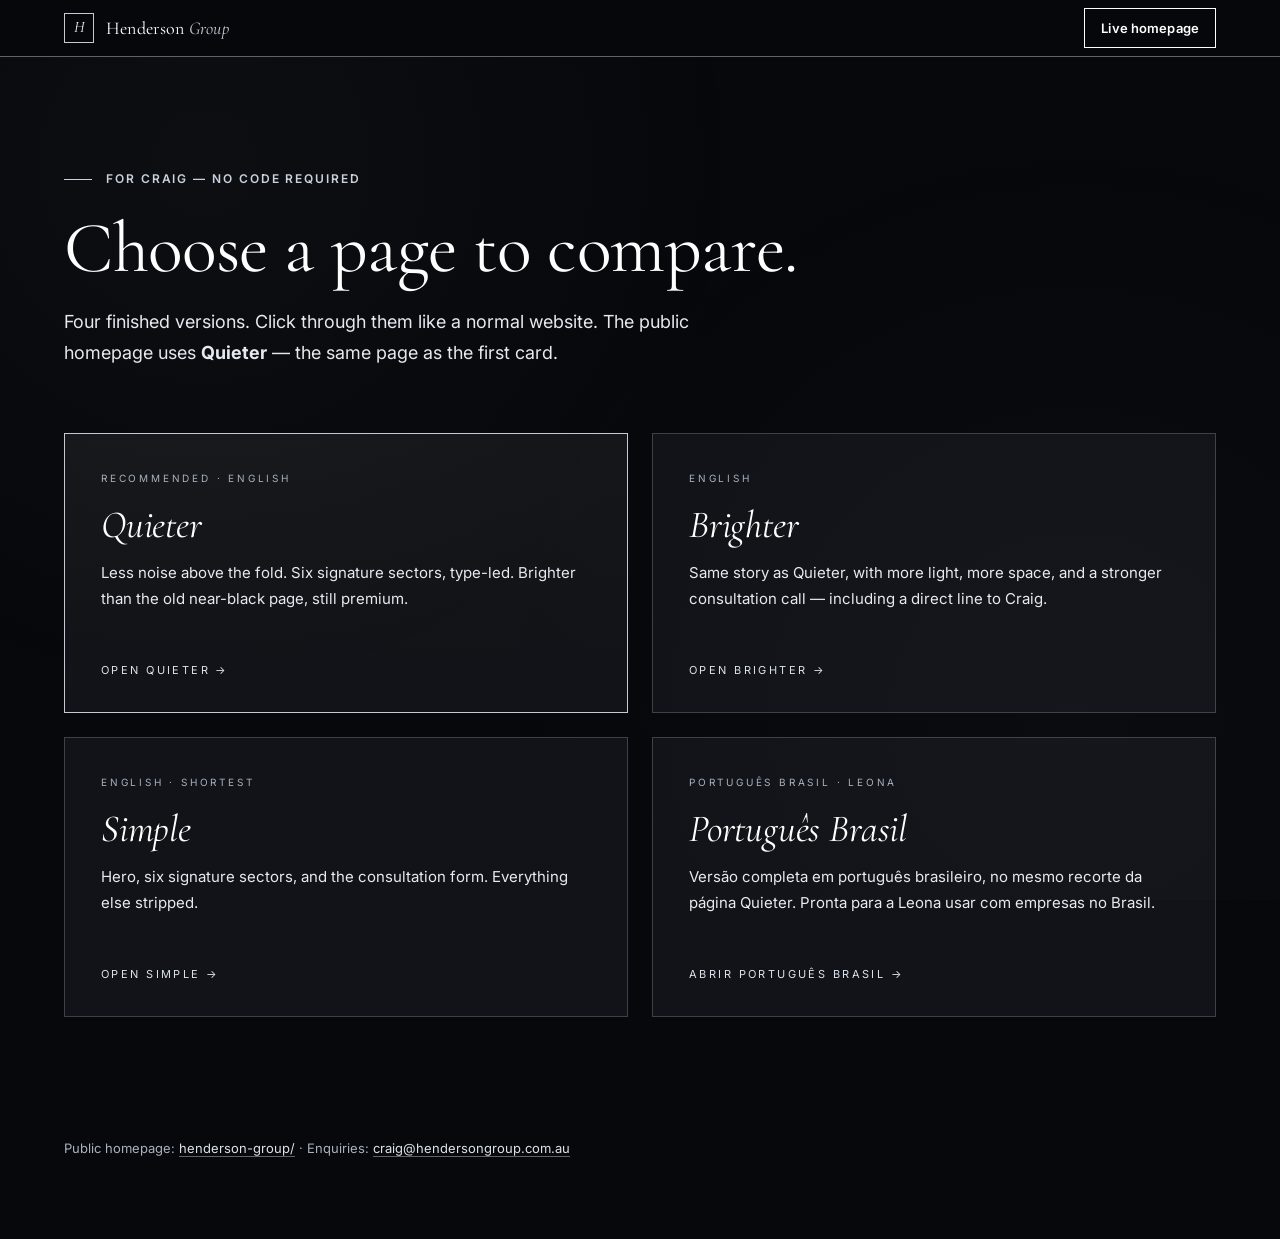
==== variants/index.html @ afe0e204 "Rebuild the live palette as midnight plus cool platinum. Replace lounge charcoal and champagne gold " ====
<!doctype html>
<html lang="en">
<head>
<meta charset="utf-8">
<meta name="viewport" content="width=device-width, initial-scale=1">
<title>Henderson Group — Page variants</title>
<meta name="description" content="Compare Quieter, Brighter, Simple, and Português Brasil versions of the Henderson Group site.">
<meta name="theme-color" content="#07080b">
<link rel="canonical" href="https://craighenderson69ch-pixel.github.io/henderson-group/variants/">
<link rel="icon" type="image/svg+xml" href="../favicon.svg">
<link rel="apple-touch-icon" href="../favicon.svg">

<meta property="og:type" content="website">
<meta property="og:title" content="Henderson Group — Page variants">
<meta property="og:description" content="Compare Quieter, Brighter, Simple, and Português Brasil versions of the Henderson Group site.">
<meta property="og:image" content="../assets/og-image.jpg">
<meta property="og:url" content="https://craighenderson69ch-pixel.github.io/henderson-group/variants/">
<meta name="twitter:card" content="summary_large_image">
<meta name="twitter:title" content="Henderson Group — Page variants">
<meta name="twitter:description" content="Compare Quieter, Brighter, Simple, and Português Brasil versions of the Henderson Group site.">
<meta name="twitter:image" content="../assets/og-image.jpg">

<link rel="preconnect" href="https://fonts.googleapis.com">
<link rel="preconnect" href="https://fonts.gstatic.com" crossorigin>
<link rel="stylesheet" href="https://fonts.googleapis.com/css2?family=Cormorant+Garamond:ital,wght@0,400;0,500;0,600;1,400;1,500&family=Inter:wght@400;500;600&family=JetBrains+Mono:wght@400;500&display=swap">
<link rel="stylesheet" href="../css/styles.css">
<link rel="stylesheet" href="../css/variants.css">
<script type="application/ld+json">
{
  "@context": "https://schema.org",
  "@type": "Organization",
  "name": "Henderson Group",
  "url": "https://craighenderson69ch-pixel.github.io/henderson-group/",
  "email": "craig@hendersongroup.com.au",
  "description": "Compare Quieter, Brighter, Simple, and Português Brasil versions of the Henderson Group site.",
  "slogan": "Exclusive. Precise. Worldwide.",
  "founder": { "@type": "Person", "name": "Craig Henderson", "jobTitle": "Founder & CEO" }
}
</script>
</head>
<body class="gallery-page">
<a class="skip-link" href="#main">Skip to content</a>
<header class="nav scrolled">
  <a href="../index.html" class="brand">
    <span class="brand-mark">H</span>
    <span>
      <span class="brand-name">Henderson <em>Group</em></span>
      <span class="brand-sub">Page variants</span>
    </span>
  </a>
  <a class="nav-cta" href="../index.html">Live homepage</a>
</header>
<main id="main">
  <div class="gallery-hero">
    <div class="eyebrow">For Craig — no code required</div>
    <h1 class="serif">Choose a page to compare.</h1>
    <p>Four finished versions. Click through them like a normal website. The public homepage uses <strong>Quieter</strong> — the same page as the first card.</p>
  </div>
  <div class="gallery-grid">
    <a class="gallery-card recommended" href="en-quiet.html">
      <div class="tag">Recommended · English</div>
      <h2 class="serif">Quieter</h2>
      <p>Less noise above the fold. Six signature sectors, type-led. Brighter than the old near-black page, still premium.</p>
      <div class="go">Open Quieter →</div>
    </a>
    <a class="gallery-card" href="en-bright.html">
      <div class="tag">English</div>
      <h2 class="serif">Brighter</h2>
      <p>Same story as Quieter, with more light, more space, and a stronger consultation call — including a direct line to Craig.</p>
      <div class="go">Open Brighter →</div>
    </a>
    <a class="gallery-card" href="en-simple.html">
      <div class="tag">English · shortest</div>
      <h2 class="serif">Simple</h2>
      <p>Hero, six signature sectors, and the consultation form. Everything else stripped.</p>
      <div class="go">Open Simple →</div>
    </a>
    <a class="gallery-card" href="pt-br.html">
      <div class="tag">Português Brasil · Leona</div>
      <h2 class="serif">Português Brasil</h2>
      <p>Versão completa em português brasileiro, no mesmo recorte da página Quieter. Pronta para a Leona usar com empresas no Brasil.</p>
      <div class="go">Abrir Português Brasil →</div>
    </a>
  </div>
  <p class="gallery-foot">Public homepage: <a href="../index.html">henderson-group/</a> · Enquiries: <a href="mailto:craig@hendersongroup.com.au">craig@hendersongroup.com.au</a></p>
</main>
</body>
</html>
---- css/styles.css ----
/* =========================================================
   HENDERSON GROUP — MARKETING SITE
   Midnight + cool platinum. Max contrast, private-bank craft.
   ========================================================= */

:root {
  /* semantic — true near-black, pure white, cool metal */
  --bg: #07080b;
  --bg-raised: #111318;
  --bg-deep: #030304;
  --text: #ffffff;
  --muted: #d7dce6;
  --border: rgba(220, 226, 236, 0.32);
  --accent: #c9d2de;

  /* near-black scale — no lounge charcoal, no washed slate */
  --ink-000: #030304;
  --ink-050: #07080b;
  --ink-100: #111318;
  --ink-200: #181b22;
  --ink-300: #22262f;
  --ink-400: #9aa3b2;
  --ink-500: #c9d2de;

  --paper: #ffffff;
  --paper-dim: #e6eaf1;
  --paper-mute: #c9d2de;
  --copy: #ffffff;

  /* cool platinum — silver metal, not champagne or cream */
  --plat-100: #f3f6fa;
  --plat-200: #dce2eb;
  --plat-300: #c4cbd6;
  --plat-400: #a8b1be;
  --plat-500: #8e97a6;

  --cream: #f3f6fa;
  --cream-dim: rgba(243, 246, 250, 0.08);

  /* utility */
  --hair: rgba(220, 226, 236, 0.22);
  --hair-strong: rgba(220, 226, 236, 0.42);
  --success: #9fc9a8;
  --danger: #e08a90;

  /* type — literary serif, institutional sans */
  --serif: "Cormorant Garamond", "Playfair Display", Georgia, serif;
  --sans: "Inter", system-ui, -apple-system, "Helvetica Neue", Arial, sans-serif;
  --mono: "JetBrains Mono", ui-monospace, "SF Mono", Menlo, monospace;

  /* space */
  --pad-x: clamp(24px, 5vw, 72px);
  --max: 1320px;

  /* radii */
  --r-sm: 2px;
  --r-md: 4px;
  --r-lg: 8px;
}

*, *::before, *::after { box-sizing: border-box; }
html {
  scroll-behavior: smooth;
  scroll-padding-top: 72px;
}
body {
  margin: 0;
  background: var(--ink-050);
  color: var(--copy);
  font-family: var(--sans);
  font-size: 17px;
  line-height: 1.7;
  -webkit-font-smoothing: antialiased;
  text-rendering: optimizeLegibility;
  overflow-x: hidden;
}
img { max-width: 100%; display: block; }
button { font-family: inherit; cursor: pointer; }
a { color: inherit; text-decoration: none; }

/* quiet cool glints — no warm bloom */
body::before {
  content: "";
  position: fixed; inset: 0;
  background-image:
    radial-gradient(circle at 16% 18%, rgba(201, 210, 222, 0.035), transparent 42%),
    radial-gradient(circle at 84% 80%, rgba(243, 246, 250, 0.02), transparent 48%);
  pointer-events: none;
  z-index: 1;
}
body::after {
  content: "";
  position: fixed; inset: 0;
  background-image: url("data:image/svg+xml;utf8,<svg xmlns='http://www.w3.org/2000/svg' width='140' height='140'><filter id='n'><feTurbulence type='fractalNoise' baseFrequency='0.9' numOctaves='2' stitchTiles='stitch'/><feColorMatrix values='0 0 0 0 1  0 0 0 0 1  0 0 0 0 1  0 0 0 0.06 0'/></filter><rect width='100%25' height='100%25' filter='url(%23n)'/></svg>");
  pointer-events: none;
  z-index: 2;
  opacity: 0.07;
  mix-blend-mode: overlay;
}

/* =============== TYPE =============== */
.serif { font-family: var(--serif); font-weight: 400; letter-spacing: -0.005em; }
.mono { font-family: var(--mono); }

.eyebrow {
  font-family: var(--sans);
  font-size: 12px;
  letter-spacing: 0.16em;
  text-transform: uppercase;
  color: var(--accent);
  font-weight: 600;
  display: inline-flex;
  align-items: center;
  gap: 14px;
}
.eyebrow::before {
  content: "";
  width: 28px; height: 1px;
  background: var(--accent);
}

h1, h2, h3, h4 { font-family: var(--serif); font-weight: 400; margin: 0; letter-spacing: -0.018em; line-height: 1.08; }
h1 { font-size: clamp(42px, 6vw, 86px); }
h2 { font-size: clamp(32px, 4.2vw, 62px); }
h3 { font-size: clamp(24px, 2.4vw, 34px); }
h4 { font-size: clamp(20px, 1.5vw, 26px); }
p { margin: 0; }

.italic { font-style: italic; color: var(--plat-200); }

/* =============== LAYOUT =============== */
.section {
  position: relative;
  padding: clamp(80px, 12vh, 160px) var(--pad-x);
  z-index: 3;
}
.section[id] { scroll-margin-top: 72px; }
.section-compact {
  padding: clamp(56px, 7vh, 88px) var(--pad-x);
}
.section-compact .section-head { margin-bottom: 36px; }
.container {
  max-width: var(--max);
  margin: 0 auto;
  position: relative;
}
.grid { display: grid; gap: 40px; }
.divider {
  height: 1px;
  background: linear-gradient(90deg, transparent, var(--hair-strong), transparent);
  margin: 40px 0;
}

/* =============== BUTTONS =============== */
.btn {
  display: inline-flex;
  align-items: center;
  gap: 10px;
  padding: 15px 26px;
  font-family: var(--sans);
  font-size: 13px;
  letter-spacing: 0.02em;
  text-transform: none;
  font-weight: 600;
  border: 1px solid var(--paper);
  background: var(--paper);
  color: var(--ink-000);
  cursor: pointer;
  transition: background 0.4s ease, border-color 0.4s ease, color 0.4s ease;
  position: relative;
}
.btn:hover {
  background: var(--plat-100);
  color: var(--ink-000);
  border-color: var(--plat-100);
}

.btn-ghost {
  background: transparent;
  color: var(--paper);
  border-color: var(--plat-200);
}
.btn-ghost:hover {
  background: rgba(243, 246, 250, 0.08);
  color: var(--paper);
  border-color: var(--plat-100);
}

/* =============== NAV =============== */
.nav {
  position: fixed;
  top: 0; left: 0; right: 0;
  z-index: 100;
  padding: 10px var(--pad-x);
  min-height: 64px;
  display: flex;
  align-items: center;
  justify-content: space-between;
  transition: padding 0.3s ease, background 0.3s ease, border-color 0.3s ease;
  background: transparent;
  backdrop-filter: blur(0px);
  border-bottom: 1px solid transparent;
}
.nav.scrolled {
  padding: 8px var(--pad-x);
  min-height: 56px;
  background: rgba(7, 8, 11, 0.92);
  backdrop-filter: blur(20px) saturate(140%);
  border-bottom-color: var(--hair-strong);
}
.brand {
  display: flex;
  align-items: center;
  gap: 12px;
}
.brand-mark {
  width: 30px; height: 30px;
  border: 1px solid var(--plat-300);
  display: grid;
  place-items: center;
  font-family: var(--serif);
  font-size: 16px;
  font-style: italic;
  color: var(--plat-100);
}
.brand-name {
  font-family: var(--serif);
  font-size: 18px;
  color: var(--paper);
  letter-spacing: 0.01em;
}
.brand-name em { font-style: italic; color: var(--plat-300); font-weight: 400; }
.brand-sub {
  font-size: 9px;
  letter-spacing: 0.14em;
  color: var(--plat-300);
  text-transform: uppercase;
  margin-top: 2px;
  font-weight: 500;
}
.nav.scrolled .brand-sub { display: none; }

.nav-links {
  display: flex;
  align-items: center;
  gap: 22px;
}
.nav-links a {
  font-size: 14px;
  font-weight: 500;
  letter-spacing: 0.01em;
  text-transform: none;
  color: var(--plat-200);
  transition: color 0.3s;
  position: relative;
}
.nav-links a:hover { color: var(--paper); }
.nav-links a.is-current {
  color: var(--paper);
}
.nav-links a::after {
  content: "";
  position: absolute;
  bottom: -6px; left: 0;
  width: 0; height: 1px;
  background: var(--plat-100);
  transition: width 0.4s ease;
}
.nav-links a:hover::after,
.nav-links a.is-current::after { width: 100%; }

.nav-cta {
  padding: 8px 16px;
  border: 1px solid var(--paper);
  color: var(--paper);
  font-size: 13px;
  font-weight: 600;
  letter-spacing: 0.01em;
  text-transform: none;
  transition: color 0.35s ease, border-color 0.35s ease, background 0.35s ease;
  cursor: pointer;
  background: transparent;
}
.nav-cta:hover {
  background: rgba(243, 246, 250, 0.1);
  color: var(--paper);
  border-color: var(--plat-100);
}

.nav-mobile-toggle { display: none; }

/* =============== HERO =============== */
.hero {
  position: relative;
  min-height: 100vh;
  display: flex;
  align-items: flex-end;
  padding: 0 var(--pad-x) clamp(80px, 12vh, 140px);
  overflow: hidden;
}
.hero-bg {
  position: absolute; inset: 0;
  z-index: 0;
}
.hero-bg img {
  width: 100%; height: 100%;
  object-fit: cover;
  object-position: 18% 72%;
  transform: scale(1.12);
  will-change: transform;
  filter: grayscale(0.1) contrast(1.34) brightness(0.88) saturate(0.56);
}
.hero-bg::after {
  content: "";
  position: absolute; inset: 0;
  background:
    linear-gradient(90deg, rgba(3,3,4,0.82) 0%, rgba(3,3,4,0.48) 28%, rgba(3,3,4,0.14) 54%, transparent 78%),
    linear-gradient(180deg, rgba(7,8,11,0.32) 0%, transparent 26%, rgba(7,8,11,0.16) 66%, rgba(7,8,11,0.92) 100%);
}
.hero-content {
  position: relative;
  z-index: 3;
  max-width: 36rem;
  padding: 28px 36px 28px 28px;
  border-left: 2px solid var(--accent);
  background: linear-gradient(90deg, rgba(3, 3, 4, 0.78) 0%, rgba(3, 3, 4, 0.36) 68%, transparent 100%);
  text-shadow: 0 1px 18px rgba(0, 0, 0, 0.7);
}
.hero-brand {
  font-family: var(--serif);
  font-size: clamp(26px, 3vw, 38px);
  color: var(--paper);
  margin-bottom: 8px;
  letter-spacing: 0.01em;
}
.hero-brand em { font-style: italic; color: var(--plat-200); font-weight: 400; }
.hero-tag {
  font-size: 13px;
  font-weight: 600;
  letter-spacing: 0.12em;
  text-transform: uppercase;
  color: var(--accent);
  opacity: 1;
  margin-bottom: 18px;
}
.hero-headline {
  color: var(--paper);
  margin-bottom: 28px;
  max-width: 12ch;
  font-size: clamp(48px, 7.2vw, 96px);
  line-height: 1.06;
}
.hero-headline .accent {
  color: var(--accent);
  font-style: italic;
}
.hero-desc {
  max-width: 42ch;
  font-size: clamp(16px, 1.15vw, 19px);
  line-height: 1.65;
  color: var(--paper);
  margin-bottom: clamp(28px, 4vh, 40px);
}
.hero-desc strong {
  color: var(--paper);
  font-weight: 500;
}
.hero-actions {
  display: flex;
  align-items: center;
  gap: 40px;
  flex-wrap: wrap;
}
.hero-meta {
  font-size: 13px;
  font-weight: 600;
  letter-spacing: 0.08em;
  text-transform: none;
  color: var(--plat-100);
  opacity: 1;
}
.hero-cta {
  display: inline-flex;
  align-items: center;
  padding: 13px 24px;
  border: 1px solid var(--paper);
  color: var(--paper);
  font-size: 14px;
  font-weight: 600;
  letter-spacing: 0.02em;
  background: transparent;
  box-shadow: inset 0 0 0 1px rgba(243, 246, 250, 0.18);
  transition: color 0.35s ease, border-color 0.35s ease, background 0.35s ease;
}
.hero-cta:hover {
  background: rgba(243, 246, 250, 0.1);
  color: var(--paper);
  border-color: var(--plat-100);
}

/* scroll indicator */
.scroll-cue {
  position: absolute;
  bottom: 32px;
  left: 50%;
  transform: translateX(-50%);
  z-index: 4;
  font-size: 10px;
  letter-spacing: 0.36em;
  text-transform: uppercase;
  color: var(--plat-200);
  display: flex;
  flex-direction: column;
  align-items: center;
  gap: 12px;
}
.scroll-cue::after {
  content: "";
  width: 1px;
  height: 40px;
  background: linear-gradient(180deg, var(--plat-400), transparent);
  animation: scroll-drop 2.4s ease-in-out infinite;
}
@keyframes scroll-drop {
  0%, 100% { transform: scaleY(1); transform-origin: top; opacity: 0.4; }
  50% { transform: scaleY(1); opacity: 1; }
}

/* =============== TRUST BAR (marquee) =============== */
.trust {
  padding: 40px 0;
  border-top: 1px solid var(--hair-strong);
  border-bottom: 1px solid var(--hair-strong);
  overflow: hidden;
  background: var(--ink-100);
  position: relative;
  z-index: 3;
}
.trust-label {
  text-align: center;
  font-size: 10px;
  letter-spacing: 0.36em;
  text-transform: uppercase;
  color: var(--accent);
  margin-bottom: 24px;
}
.marquee {
  display: flex;
  overflow: hidden;
  mask-image: linear-gradient(90deg, transparent, #000 15%, #000 85%, transparent);
}
.marquee-track {
  display: flex;
  gap: 80px;
  animation: marquee 42s linear infinite;
  flex-shrink: 0;
  padding-right: 80px;
}
.marquee-item {
  font-family: var(--serif);
  font-size: clamp(20px, 1.8vw, 28px);
  color: var(--plat-400);
  white-space: nowrap;
  letter-spacing: 0.01em;
  display: flex;
  align-items: center;
  gap: 16px;
}
.marquee-item .glyph {
  font-size: 12px;
  color: var(--plat-500);
  letter-spacing: 0.24em;
}
@keyframes marquee {
  from { transform: translateX(0); }
  to { transform: translateX(-50%); }
}

/* =============== STANDARD (3 pillars) =============== */
.standard {
  background: var(--ink-050);
  padding-top: clamp(56px, 8vh, 96px);
  padding-bottom: clamp(64px, 9vh, 112px);
  border-top: 1px solid var(--hair);
}
.standard-lead {
  display: grid;
  grid-template-columns: 1fr 1.6fr;
  gap: 80px;
  margin-bottom: 100px;
  align-items: start;
}
.standard-lead h2 {
  color: var(--paper);
}
.standard-lead h2 em { font-style: italic; color: var(--plat-200); }
.standard-lead-body {
  color: var(--paper);
  font-size: 17px;
  line-height: 1.75;
}
.standard-lead-body p + p { margin-top: 20px; }

.pillars {
  display: grid;
  grid-template-columns: repeat(3, 1fr);
  gap: 0;
  border-top: 1px solid var(--hair-strong);
}
.pillar {
  padding: 48px 40px 0 0;
  border-right: 1px solid var(--hair);
  position: relative;
}
.pillar:last-child { border-right: none; padding-right: 0; }
.pillar:not(:first-child) { padding-left: 40px; }
.pillar-num {
  font-family: var(--serif);
  font-style: italic;
  font-size: 20px;
  color: var(--accent);
  margin-bottom: 16px;
}
.pillar h3 { color: var(--paper); margin-bottom: 20px; }
.pillar h3 em { font-style: italic; color: var(--plat-200); }
.pillar p { color: var(--paper); font-size: 15px; line-height: 1.7; }

/* =============== INDUSTRIES =============== */
.industries {
  background: var(--ink-100);
  border-top: 1px solid var(--hair-strong);
  border-bottom: 1px solid var(--hair-strong);
}
.section-head {
  display: grid;
  grid-template-columns: 1fr 1.4fr;
  gap: 80px;
  margin-bottom: 80px;
  align-items: end;
}
.section-head-left .eyebrow { margin-bottom: 24px; }
.section-head h2 { color: var(--paper); max-width: 15ch; }
.section-head h2 em { font-style: italic; color: var(--plat-200); }
.section-head-right {
  color: var(--paper);
  font-size: 17px;
  line-height: 1.75;
  max-width: 55ch;
}

.industry-grid {
  display: grid;
  grid-template-columns: 1fr 1fr;
  gap: 0 56px;
  border-top: 1px solid var(--hair-strong);
}
.industry-card {
  position: relative;
  aspect-ratio: auto;
  overflow: visible;
  background: transparent;
  cursor: pointer;
  min-height: 0;
  padding: 28px 0 32px;
  border-bottom: 1px solid var(--hair);
}
.industry-card img { display: none; }
.industry-card:hover img { transform: none; }
.industry-card::after { content: none; }
.industry-body {
  position: static;
  padding: 0;
  z-index: 2;
}
.industry-num {
  font-family: var(--mono);
  font-size: 10px;
  color: var(--accent);
  letter-spacing: 0.24em;
  margin-bottom: 12px;
}
.industry-card h4 {
  color: var(--paper);
  margin-bottom: 10px;
  font-style: italic;
  font-size: clamp(24px, 2.1vw, 32px);
}
.industry-card p {
  color: var(--paper);
  font-size: 15px;
  line-height: 1.6;
  max-width: 42ch;
  transform: none;
  opacity: 1;
}
.industry-card .arrow { display: none; }
.industry-card:hover h4 { color: var(--plat-100); }

/* =============== VERTICALS (grouped categories) =============== */
.verticals {
  background: var(--ink-050);
}
.vert-drawer {
  border: 1px solid var(--hair-strong);
  background: var(--ink-100);
}
.vert-drawer > summary {
  list-style: none;
  cursor: pointer;
  display: flex;
  align-items: baseline;
  justify-content: space-between;
  gap: 16px;
  padding: 22px 24px;
  font-family: var(--serif);
  font-size: 22px;
  color: var(--paper);
}
.vert-drawer > summary::-webkit-details-marker { display: none; }
.vert-drawer > summary::after {
  content: "+";
  font-family: var(--sans);
  font-size: 18px;
  color: var(--plat-200);
  flex-shrink: 0;
}
.vert-drawer[open] > summary::after { content: "−"; color: var(--plat-100); }
.vert-drawer-meta {
  font-family: var(--sans);
  font-size: 13px;
  font-weight: 500;
  letter-spacing: 0.06em;
  text-transform: uppercase;
  color: var(--plat-200);
  margin-left: auto;
  margin-right: 12px;
}
.vert-drawer .vert-cats { padding: 0 16px 16px; }
.vert-cats {
  display: grid;
  grid-template-columns: 1fr 1fr;
  gap: 16px;
}
.vert-cat {
  border: 1px solid var(--hair);
  background: var(--ink-100);
  padding: 0;
}
.vert-cat summary {
  list-style: none;
  cursor: pointer;
  display: flex;
  align-items: baseline;
  justify-content: space-between;
  gap: 16px;
  padding: 22px 24px;
  font-family: var(--serif);
  font-size: 22px;
  color: var(--paper);
}
.vert-cat summary::-webkit-details-marker { display: none; }
.vert-cat summary::after {
  content: "+";
  font-family: var(--sans);
  font-size: 18px;
  color: var(--plat-300);
  flex-shrink: 0;
}
.vert-cat[open] summary::after { content: "−"; color: var(--plat-100); }
.vert-cat-meta {
  font-family: var(--sans);
  font-size: 11px;
  letter-spacing: 0.2em;
  text-transform: uppercase;
  color: var(--plat-400);
  margin-left: auto;
  margin-right: 12px;
}
.vert-cat-list {
  list-style: none;
  margin: 0;
  padding: 0 24px 22px;
  display: grid;
  grid-template-columns: 1fr 1fr;
  gap: 8px 20px;
  color: var(--paper-dim);
  font-size: 14px;
  line-height: 1.5;
}
.vert-cat-list li {
  padding: 6px 0;
  border-bottom: 1px solid var(--hair);
}
.vert-summary {
  display: grid;
  grid-template-columns: repeat(3, 1fr);
  gap: 16px;
}
.vert-summary-item {
  border-top: 1px solid var(--hair-strong);
  padding-top: 18px;
}
.vert-summary-item h3 {
  font-size: 22px;
  font-style: italic;
  color: var(--paper);
  margin-bottom: 8px;
}
.vert-summary-item p {
  color: var(--paper-dim);
  font-size: 14px;
  line-height: 1.6;
}
.vert-appendix {
  margin-top: 48px;
  padding-top: 32px;
  border-top: 1px solid var(--hair);
}
.further-list {
  list-style: none;
  margin: 0 0 20px;
  padding: 8px 24px 4px;
  display: grid;
  grid-template-columns: 1fr 1fr 1fr;
  gap: 8px 20px;
}
.further-list a {
  display: block;
  padding: 10px 0;
  border-bottom: 1px solid var(--hair);
  color: var(--paper);
  font-size: 15px;
}
.further-list a:hover { color: var(--plat-100); }
.vert-note {
  margin-top: 20px;
  color: var(--plat-200);
  font-size: 13px;
  line-height: 1.6;
  max-width: 62ch;
}
.vert-jump {
  margin: 0 0 16px;
  font-size: 14px;
}
.vert-jump a {
  color: var(--plat-200);
  border-bottom: 1px solid var(--hair-strong);
}
.vert-jump a:hover { color: var(--paper); }

/* discreet trust strip — anonymised markets, no invented results */
.markets, .trust-strip {
  padding: 28px var(--pad-x);
  border-top: 1px solid var(--hair-strong);
  border-bottom: 1px solid var(--hair-strong);
  background: var(--ink-100);
  position: relative;
  z-index: 3;
}
.markets-label, .trust-strip-label {
  text-align: center;
  font-size: 13px;
  font-weight: 600;
  letter-spacing: 0.08em;
  text-transform: uppercase;
  color: var(--accent);
  margin-bottom: 14px;
}
.trust-strip-markets {
  max-width: var(--max);
  margin: 0 auto;
  text-align: center;
  font-family: var(--serif);
  font-size: clamp(17px, 1.5vw, 22px);
  line-height: 1.55;
  color: var(--paper);
  font-style: italic;
}
.markets-row {
  max-width: var(--max);
  margin: 0 auto;
  display: grid;
  grid-template-columns: repeat(4, 1fr);
  gap: 24px;
}
.markets-item {
  font-family: var(--serif);
  font-size: clamp(16px, 1.4vw, 20px);
  color: var(--paper);
  letter-spacing: 0.01em;
}
.markets-item span {
  display: block;
  margin-top: 6px;
  font-family: var(--sans);
  font-size: 12px;
  font-weight: 600;
  letter-spacing: 0.1em;
  text-transform: uppercase;
  color: var(--plat-200);
}
.trust-cred {
  max-width: var(--max);
  margin: 20px auto 0;
  text-align: center;
  font-size: 13px;
  font-weight: 500;
  line-height: 1.55;
  color: var(--copy);
}

.variants-link {
  font-size: 11px;
  letter-spacing: 0.18em;
  text-transform: uppercase;
  color: var(--plat-400);
}
.variants-link:hover { color: var(--paper); }
.page-variants-bar {
  position: relative;
  z-index: 4;
  display: flex;
  justify-content: flex-end;
  padding: 10px var(--pad-x) 0;
}
.page-variants-bar a {
  font-size: 10px;
  letter-spacing: 0.22em;
  text-transform: uppercase;
  color: var(--plat-400);
  border-bottom: 1px solid transparent;
}
.page-variants-bar a:hover {
  color: var(--paper);
  border-bottom-color: var(--plat-300);
}

/* =============== APPROACH (timeline) =============== */
.approach {
  position: relative;
  background: var(--ink-050);
  overflow: hidden;
  border-top: 1px solid var(--hair);
}
.approach-bg {
  position: absolute; inset: 0;
  z-index: 0;
  opacity: 0.32;
}
.approach-bg img {
  width: 100%; height: 100%; object-fit: cover;
  filter: grayscale(0.28) contrast(1.22) brightness(0.42) saturate(0.45);
}
.approach-bg::after {
  content: "";
  position: absolute; inset: 0;
  background: linear-gradient(180deg, var(--ink-050) 0%, rgba(7,8,11,0.55) 50%, var(--ink-050) 100%);
}
.approach .container { z-index: 2; }

.timeline {
  position: relative;
  margin-top: 48px;
}
.timeline-track {
  position: absolute;
  top: 40px; left: 5%; right: 5%;
  height: 1px;
  background: linear-gradient(90deg, transparent, var(--plat-400), var(--plat-400), transparent);
}
.timeline-track::before,
.timeline-track::after {
  content: "";
  position: absolute;
  top: -2px;
  height: 5px; width: 5px;
  background: var(--plat-300);
  border-radius: 50%;
}
.timeline-track::before { left: 0; }
.timeline-track::after { right: 0; }
.timeline-steps {
  display: grid;
  grid-template-columns: repeat(4, 1fr);
  gap: 40px;
  position: relative;
}
.tstep {
  position: relative;
  padding-top: 60px;
}
.tstep::before {
  content: "";
  position: absolute;
  top: 34px; left: 50%;
  transform: translateX(-50%);
  width: 13px; height: 13px;
  border: 1px solid var(--plat-300);
  background: var(--ink-050);
  border-radius: 50%;
  z-index: 2;
  transition: all 0.5s ease;
}
.tstep::after {
  content: "";
  position: absolute;
  top: 39px; left: 50%;
  transform: translateX(-50%) scale(0);
  width: 5px; height: 5px;
  background: var(--plat-100);
  border-radius: 50%;
  z-index: 3;
  transition: transform 0.5s ease;
}
.tstep.in-view::after { transform: translateX(-50%) scale(1); }
.tstep.in-view::before { border-color: var(--plat-100); }

.tstep-num {
  font-family: var(--mono);
  font-size: 10px;
  letter-spacing: 0.32em;
  color: var(--accent);
  text-align: center;
  margin-bottom: 18px;
}
.tstep h4 {
  color: var(--paper);
  text-align: center;
  margin-bottom: 14px;
  font-style: italic;
}
.tstep p {
  text-align: center;
  color: var(--paper);
  font-size: 14px;
  line-height: 1.65;
  max-width: 26ch;
  margin: 0 auto;
}

.why-strip {
  display: grid;
  grid-template-columns: repeat(4, 1fr);
  gap: 28px;
  margin-top: 48px;
  padding-top: 32px;
  border-top: 1px solid var(--hair);
}

/* =============== WHY (editorial 2 col) =============== */
.why {
  background: var(--ink-100);
  border-top: 1px solid var(--hair-strong);
}
.why-grid {
  display: grid;
  grid-template-columns: 1fr 1.4fr;
  gap: 80px;
  align-items: start;
}
.why-left h2 {
  color: var(--paper);
  margin: 24px 0 32px;
}
.why-left h2 em { font-style: italic; color: var(--plat-200); }
.why-left-body {
  color: var(--paper);
  font-size: 16px;
  line-height: 1.75;
}
.why-right {
  display: grid;
  grid-template-columns: 1fr 1fr;
  gap: 48px 40px;
}
.why-item {
  border-top: 1px solid var(--hair);
  padding-top: 24px;
}
.why-item h4 {
  color: var(--paper);
  font-size: 20px;
  font-style: italic;
  margin-bottom: 10px;
}
.why-item p {
  color: var(--paper);
  font-size: 14px;
  line-height: 1.7;
}

/* =============== INFRASTRUCTURE / WORLD MAP =============== */
.infra {
  position: relative;
  background: var(--ink-050);
  overflow: hidden;
}
.infra.section-compact {
  padding-top: clamp(36px, 5vh, 56px);
  padding-bottom: clamp(36px, 5vh, 56px);
}
.infra-line {
  max-width: 72ch;
  margin: 0 auto;
  text-align: left;
  color: var(--paper);
  font-size: 16px;
  line-height: 1.7;
}
.infra-line .eyebrow {
  display: flex;
  margin-bottom: 16px;
}
.infra-caveat {
  display: block;
  margin-top: 12px;
  font-size: 13px;
  font-style: italic;
  color: var(--plat-100);
  line-height: 1.55;
}
.infra-grid {
  display: grid;
  grid-template-columns: 1fr 1.2fr;
  gap: 80px;
  align-items: center;
}
.infra-copy h2 {
  color: var(--paper);
  margin: 16px 0 20px;
}
.infra-copy h2 em { font-style: italic; color: var(--plat-200); }
.infra-copy p {
  color: var(--paper-dim);
  font-size: 16px;
  line-height: 1.75;
  margin-bottom: 16px;
}
.infra-stats {
  display: grid;
  grid-template-columns: repeat(3, 1fr);
  gap: 24px;
  margin-top: 28px;
  padding-top: 24px;
  border-top: 1px solid var(--hair);
}
.infra-stat .val {
  font-family: var(--serif);
  font-size: 40px;
  color: var(--paper);
  line-height: 1;
  margin-bottom: 8px;
}
.infra-stat .val em { font-style: italic; color: var(--plat-200); }
.infra-stat .lab {
  font-size: 12px;
  font-weight: 600;
  letter-spacing: 0.1em;
  text-transform: uppercase;
  color: var(--plat-200);
}
.infra-stat-note {
  margin: 10px 0 0;
  font-size: 12px;
  font-weight: 500;
  line-height: 1.45;
  color: var(--copy);
  font-style: italic;
  max-width: 28ch;
}

.world-map {
  position: relative;
  aspect-ratio: 16 / 10;
  background: transparent;
}
.world-map svg { width: 100%; height: 100%; }
.map-dot circle {
  fill: var(--plat-100);
}
.map-pulse {
  display: none;
}
@keyframes mapPulse {
  0%, 100% { opacity: 0; }
}
.map-region-label {
  fill: var(--plat-300);
  font-family: var(--sans);
  font-size: 9px;
  letter-spacing: 0.24em;
  text-transform: uppercase;
}
.map-region-line {
  stroke: var(--hair-strong);
  stroke-width: 1;
  fill: none;
  stroke-dasharray: 2 3;
}

/* =============== LEADERSHIP =============== */
.leadership {
  background: var(--ink-100);
  border-top: 1px solid var(--hair-strong);
  border-bottom: 1px solid var(--hair-strong);
}
.leader-heading {
  color: var(--paper);
  margin: 24px 0 48px;
}
.leader-heading em { font-style: italic; color: var(--plat-200); }
.leader-people {
  display: grid;
  grid-template-columns: 1fr 1fr;
  gap: 32px;
  margin: 0 0 56px;
  max-width: 920px;
}
.leader-card-note {
  margin-top: 16px;
  color: var(--paper);
  font-size: 14px;
  line-height: 1.6;
  max-width: 38ch;
  min-height: 4.8em;
}
.leader-photo {
  position: relative;
  aspect-ratio: 4 / 5;
  background: var(--ink-000);
  overflow: hidden;
  border: 1px solid var(--hair-strong);
}
.leader-photo img {
  width: 100%; height: 100%;
  object-fit: cover;
  object-position: center 18%;
  filter: grayscale(0.08) contrast(1.06) brightness(1.0) saturate(0.88);
}
.leader-photo img.leader-photo-square,
.leader-photo img.leader-photo-leona {
  object-position: center 16%;
  filter: grayscale(0.18) contrast(1.1) brightness(0.78) saturate(0.7);
}
.leader-photo:has(.leader-photo-leona)::before,
.leader-photo:has(.leader-photo-square)::before {
  content: "";
  position: absolute;
  inset: 0;
  background: rgba(3, 3, 4, 0.18);
  z-index: 1;
  pointer-events: none;
  mix-blend-mode: multiply;
}
.leader-photo::after {
  content: "";
  position: absolute;
  inset: 0;
  background: linear-gradient(180deg, rgba(3,3,4,0.12) 0%, transparent 34%, rgba(3,3,4,0.82) 100%);
  pointer-events: none;
}
.leader-caption {
  position: absolute;
  bottom: 24px; left: 24px; right: 24px;
  z-index: 2;
}
.leader-caption-name {
  font-family: var(--serif);
  font-size: 24px;
  font-style: italic;
  color: var(--paper);
  margin-bottom: 4px;
}
.leader-caption-role {
  font-size: 11px;
  font-weight: 500;
  letter-spacing: 0.12em;
  text-transform: uppercase;
  color: var(--plat-100);
}

.leader-body {
  max-width: 68ch;
}
.leader-body h2 {
  color: var(--paper);
  margin: 24px 0 8px;
}
.leader-body h2 em { font-style: italic; color: var(--plat-200); }
.leader-name-tag {
  font-size: 10px;
  letter-spacing: 0.32em;
  text-transform: uppercase;
  color: var(--accent);
  margin-bottom: 32px;
}
.leader-body p {
  color: var(--paper);
  font-size: 16px;
  line-height: 1.75;
  margin-bottom: 20px;
}
.leader-facts {
  display: grid;
  grid-template-columns: 1fr 1fr;
  gap: 32px 40px;
  margin-top: 40px;
  padding-top: 32px;
  border-top: 1px solid var(--hair);
}
.leader-fact-label {
  font-size: 10px;
  letter-spacing: 0.28em;
  text-transform: uppercase;
  color: var(--accent);
  margin-bottom: 8px;
}
.leader-fact-val {
  font-family: var(--serif);
  font-size: 18px;
  color: var(--paper);
}
.leader-quote {
  margin-top: 40px;
  padding-top: 32px;
  border-top: 1px solid var(--hair);
  font-family: var(--serif);
  font-style: italic;
  font-size: 14px;
  color: var(--plat-300);
  letter-spacing: 0.02em;
  display: flex;
  align-items: center;
  gap: 16px;
}
.leader-quote::before {
  content: "";
  width: 32px; height: 1px;
  background: var(--plat-400);
}

/* =============== RESULTS =============== */
.results {
  background: var(--ink-050);
}
.results-grid {
  display: grid;
  grid-template-columns: repeat(2, 1fr);
  gap: 1px;
  background: var(--hair);
  border: 1px solid var(--hair);
  margin-top: 60px;
}
.result-card {
  background: var(--ink-100);
  padding: clamp(40px, 5vw, 64px);
  position: relative;
  overflow: hidden;
  transition: background 0.5s ease;
}
.result-card:hover {
  background: var(--ink-200);
}
.result-value {
  font-family: var(--serif);
  font-size: clamp(60px, 8vw, 108px);
  line-height: 1;
  color: var(--paper);
  margin-bottom: 16px;
  letter-spacing: -0.02em;
}
.result-value em, .result-value .accent {
  font-style: italic;
  color: var(--plat-200);
}
.result-value .unit {
  font-family: var(--sans);
  font-size: 0.32em;
  font-weight: 400;
  color: var(--plat-300);
  vertical-align: middle;
  letter-spacing: 0.04em;
  margin-left: 4px;
}
.result-desc {
  font-size: 17px;
  color: var(--paper-dim);
  line-height: 1.6;
  margin-bottom: 40px;
  max-width: 32ch;
}
.result-meta {
  display: flex;
  justify-content: space-between;
  align-items: baseline;
  padding-top: 24px;
  border-top: 1px solid var(--hair);
  font-size: 10px;
  letter-spacing: 0.28em;
  text-transform: uppercase;
}
.result-meta .kind { color: var(--plat-200); }
.result-meta .region { color: var(--plat-400); }
.results-note {
  margin-top: 32px;
  font-size: 12px;
  color: var(--plat-500);
  text-align: center;
  font-style: italic;
}

/* =============== TESTIMONIALS =============== */
.testimonials {
  background: var(--ink-100);
}
.testi-grid {
  display: grid;
  grid-template-columns: repeat(3, 1fr);
  gap: 40px;
  margin-top: 80px;
}
.testi {
  padding: 40px;
  border: 1px solid var(--hair);
  background: var(--ink-050);
  position: relative;
  transition: border-color 0.4s, transform 0.5s;
}
.testi:hover {
  border-color: var(--plat-400);
  transform: translateY(-4px);
}
.testi-mark {
  font-family: var(--serif);
  font-style: italic;
  font-size: 72px;
  color: var(--plat-400);
  line-height: 0.8;
  margin-bottom: 12px;
  height: 32px;
}
.testi-body {
  font-family: var(--serif);
  font-size: 20px;
  line-height: 1.5;
  color: var(--paper);
  margin-bottom: 32px;
  font-style: italic;
  letter-spacing: -0.005em;
}
.testi-attr {
  padding-top: 24px;
  border-top: 1px solid var(--hair);
}
.testi-attr-name {
  font-size: 13px;
  color: var(--paper);
  margin-bottom: 4px;
}
.testi-attr-firm {
  font-size: 10px;
  letter-spacing: 0.24em;
  text-transform: uppercase;
  color: var(--plat-400);
}

/* =============== FAQ =============== */
.faq {
  background: var(--ink-050);
  border-top: 1px solid var(--hair);
}
.faq-grid {
  display: grid;
  grid-template-columns: 1fr 1.6fr;
  gap: 80px;
  align-items: start;
}
.faq-grid h2 { margin-top: 24px; }
.faq-intro {
  color: var(--paper);
  font-size: 16px;
  line-height: 1.75;
  max-width: 38ch;
  margin-top: 24px;
}
.ref-path {
  margin-top: 20px;
  max-width: 40ch;
  font-size: 14px;
  line-height: 1.65;
  color: var(--plat-100);
}
.faq-list {
  border-top: 1px solid var(--hair-strong);
}
.faq-item {
  border-bottom: 1px solid var(--hair);
  transition: background 0.3s;
}
.faq-item summary {
  padding: 28px 0;
  cursor: pointer;
  list-style: none;
  display: flex;
  justify-content: space-between;
  align-items: center;
  gap: 24px;
  font-family: var(--serif);
  font-size: 22px;
  color: var(--paper);
  transition: color 0.3s;
}
.faq-item summary::-webkit-details-marker { display: none; }
.faq-item summary::after {
  content: "+";
  font-family: var(--sans);
  font-size: 20px;
  color: var(--plat-300);
  transition: transform 0.4s, color 0.3s;
  flex-shrink: 0;
}
.faq-item[open] summary { color: var(--plat-100); }
.faq-item[open] summary::after {
  content: "−";
  color: var(--plat-100);
}
.faq-answer {
  padding: 0 60px 32px 0;
  color: var(--paper);
  font-size: 15px;
  line-height: 1.75;
  animation: faqIn 0.4s ease;
}
@keyframes faqIn {
  from { opacity: 1; transform: none; }
  to { opacity: 1; transform: none; }
}

/* =============== CONSULTATION (multi-step form) =============== */
.consult {
  position: relative;
  background: var(--ink-100);
  overflow: hidden;
  border-top: 1px solid var(--hair-strong);
}
.consult::before {
  content: none;
}
.consult .container { z-index: 3; }
.consult-grid {
  display: grid;
  grid-template-columns: 1fr 1.2fr;
  gap: 80px;
  align-items: start;
}
.consult-copy h2 {
  color: var(--paper);
  margin: 24px 0 32px;
}
.consult-copy h2 em { font-style: italic; color: var(--plat-200); }
.consult-copy p {
  color: var(--paper);
  font-size: 16px;
  line-height: 1.75;
  margin-bottom: 32px;
  max-width: 44ch;
}
.consult-list {
  list-style: none;
  padding: 0;
  margin: 40px 0 0;
  border-top: 1px solid var(--hair);
}
.consult-list li {
  padding: 20px 0;
  border-bottom: 1px solid var(--hair);
  display: flex;
  align-items: center;
  gap: 16px;
  font-size: 14px;
  color: var(--paper);
}
.consult-list li::before {
  content: "";
  width: 6px; height: 6px;
  background: var(--plat-100);
  border-radius: 50%;
  flex-shrink: 0;
}
.consult-privacy {
  margin-top: 28px;
  padding: 18px 0 0;
  border-top: 1px solid var(--hair);
  color: var(--plat-200);
  font-size: 14px;
  line-height: 1.65;
  max-width: 44ch;
}

/* Form container */
.form-shell {
  background: var(--ink-200);
  border: 1px solid var(--plat-400);
  padding: 44px 40px 36px;
  position: relative;
  overflow: hidden;
}
.form-shell::before {
  content: "";
  position: absolute;
  top: 0; left: 0; right: 0;
  height: 2px;
  background: linear-gradient(90deg, var(--accent), var(--plat-100), transparent);
}

.form-progress {
  margin-bottom: 32px;
}
.form-progress-bar {
  height: 1px;
  background: rgba(201, 210, 222, 0.28);
  position: relative;
  overflow: hidden;
}
.form-progress-fill {
  position: absolute;
  top: 0; left: 0;
  height: 100%;
  background: var(--plat-100);
  transition: width 0.6s cubic-bezier(0.2, 0.8, 0.2, 1);
}
.form-progress-labels {
  display: flex;
  justify-content: space-between;
  gap: 8px;
  margin-top: 14px;
  font-size: 12px;
  font-weight: 500;
  letter-spacing: 0.02em;
  text-transform: none;
  color: var(--plat-200);
}
.form-progress-labels span {
  display: flex;
  align-items: center;
  gap: 8px;
}
.form-progress-labels span em {
  font-style: normal;
  font-family: var(--mono);
  font-size: 10px;
  color: inherit;
  min-width: 1.6em;
}
.form-progress-labels span.active { color: var(--paper); }
.form-progress-labels span.done { color: var(--plat-300); }
.form-progress-labels span.active em,
.form-progress-labels span.done em {
  color: var(--plat-100);
}

.form-step { display: none; animation: stepIn 0.5s cubic-bezier(0.2, 0.8, 0.2, 1); }
.form-step.active { display: block; }
@keyframes stepIn {
  from { opacity: 1; transform: none; }
  to { opacity: 1; transform: none; }
}
.form-step-num {
  font-family: var(--mono);
  font-size: 10px;
  letter-spacing: 0.28em;
  color: var(--accent);
  margin-bottom: 8px;
}
.form-step h3 {
  color: var(--paper);
  font-size: 26px;
  margin-bottom: 8px;
  font-style: italic;
}
.form-step-hint {
  color: var(--plat-200);
  font-size: 13px;
  margin-bottom: 28px;
}

/* radio grid for industries */
.radio-grid {
  display: grid;
  grid-template-columns: repeat(2, 1fr);
  gap: 8px;
  margin-bottom: 24px;
}
.radio-tile-other {
  grid-column: 1 / -1;
}
.radio-tile {
  padding: 16px 12px;
  border: 1px solid var(--plat-300);
  background: rgba(243, 246, 250, 0.03);
  color: var(--paper);
  font-family: var(--sans);
  font-size: 13px;
  cursor: pointer;
  text-align: center;
  transition: all 0.3s ease;
  letter-spacing: 0;
  position: relative;
}
.radio-tile:hover {
  border-color: var(--plat-100);
  color: var(--paper);
  background: rgba(243, 246, 250, 0.1);
}
.radio-tile.selected {
  background: var(--plat-100);
  color: var(--ink-000);
  border-color: var(--plat-100);
  font-weight: 600;
  box-shadow: 0 0 0 2px var(--ink-100), 0 0 0 5px var(--plat-200);
}
.radio-tile.selected::after {
  content: "✓";
  position: absolute;
  top: 6px;
  right: 8px;
  font-size: 11px;
  font-weight: 600;
  line-height: 1;
}

/* searchable dropdown */
.combo {
  position: relative;
  margin-bottom: 16px;
}
.combo-input {
  width: 100%;
  padding: 16px 44px 16px 16px;
  background: var(--ink-050);
  border: 1px solid var(--plat-400);
  color: var(--paper);
  font-family: var(--sans);
  font-size: 15px;
  transition: border-color 0.3s;
}
.combo-input:focus {
  outline: none;
  border-color: var(--plat-300);
}
.combo::after {
  content: "▾";
  position: absolute;
  right: 16px; top: 50%;
  transform: translateY(-50%);
  color: var(--plat-400);
  pointer-events: none;
  font-size: 12px;
}
.combo-list {
  position: absolute;
  top: calc(100% + 4px);
  left: 0; right: 0;
  max-height: 240px;
  overflow-y: auto;
  background: var(--ink-200);
  border: 1px solid var(--hair-strong);
  z-index: 20;
  display: none;
}
.combo.open .combo-list { display: block; }
.combo-list::-webkit-scrollbar { width: 6px; }
.combo-list::-webkit-scrollbar-track { background: var(--ink-100); }
.combo-list::-webkit-scrollbar-thumb { background: var(--plat-500); }
.combo-opt {
  padding: 12px 16px;
  color: var(--paper-dim);
  font-size: 14px;
  cursor: pointer;
  border-bottom: 1px solid var(--hair);
}
.combo-opt:hover, .combo-opt.hi { background: var(--ink-300); color: var(--paper); }
.combo-opt .flag { margin-right: 10px; }

/* text input */
.field {
  display: flex;
  flex-direction: column;
  margin-bottom: 16px;
}
.field label {
  font-size: 12px;
  letter-spacing: 0.02em;
  text-transform: none;
  color: var(--plat-200);
  margin-bottom: 8px;
  font-weight: 500;
}
.field-help {
  font-size: 13px;
  color: var(--plat-300);
  line-height: 1.55;
  margin: 0 0 12px;
}
.input, .select, textarea.input {
  width: 100%;
  padding: 14px 16px;
  background: var(--ink-050);
  border: 1px solid var(--plat-400);
  color: var(--paper);
  font-family: var(--sans);
  font-size: 15px;
  transition: border-color 0.3s, background 0.3s;
}
textarea.input {
  min-height: 140px;
  resize: vertical;
  line-height: 1.55;
}
.input:focus, .select:focus, textarea.input:focus {
  outline: none;
  border-color: var(--plat-300);
  background: var(--ink-100);
}
.input.err, .select.err {
  border-color: var(--danger);
}
.field-err {
  color: var(--danger);
  font-size: 12px;
  margin-top: 6px;
  min-height: 0;
  opacity: 0;
  transition: opacity 0.2s;
}
.field-err.show { opacity: 1; min-height: 18px; }

.field-row {
  display: grid;
  grid-template-columns: 1fr 1fr;
  gap: 16px;
}

/* channel pills */
.pill-row {
  display: flex;
  gap: 8px;
  flex-wrap: wrap;
  margin-bottom: 16px;
}
.pill {
  padding: 10px 16px;
  border: 1px solid var(--plat-400);
  color: var(--paper);
  font-size: 13px;
  letter-spacing: 0.01em;
  cursor: pointer;
  background: transparent;
  transition: border-color 0.3s, color 0.3s, background 0.3s;
  font-family: var(--sans);
}
.pill:hover { border-color: var(--plat-400); color: var(--paper); }
.pill.selected {
  background: var(--plat-100);
  color: var(--ink-000);
  border-color: var(--plat-100);
}

/* checkbox */
.check {
  display: flex;
  align-items: flex-start;
  gap: 12px;
  padding: 16px;
  border: 1px solid var(--plat-400);
  background: var(--ink-050);
  cursor: pointer;
  margin-bottom: 16px;
  transition: border-color 0.3s;
}
.check:hover { border-color: var(--plat-400); }
.check input {
  width: 18px; height: 18px;
  accent-color: var(--plat-100);
  margin-top: 2px;
  flex-shrink: 0;
}
.check-text {
  font-size: 13px;
  line-height: 1.5;
  color: var(--paper-dim);
}
.check-text strong { color: var(--paper); font-weight: 500; }

/* form actions */
.form-actions {
  display: flex;
  justify-content: space-between;
  align-items: center;
  margin-top: 32px;
  padding-top: 24px;
  border-top: 1px solid var(--hair);
}
.btn-back {
  background: transparent;
  border: none;
  color: var(--plat-200);
  font-size: 13px;
  font-weight: 500;
  letter-spacing: 0.02em;
  text-transform: none;
  padding: 12px 0;
  cursor: pointer;
  transition: color 0.3s;
}
.btn-back:hover { color: var(--paper); }
.btn-back:disabled { opacity: 0.4; cursor: not-allowed; }
.btn-next {
  padding: 14px 26px;
  background: var(--plat-100);
  color: var(--ink-000);
  border: 1px solid var(--plat-100);
  font-size: 13px;
  letter-spacing: 0.02em;
  text-transform: none;
  font-weight: 500;
  cursor: pointer;
  transition: background 0.3s, border-color 0.3s;
  font-family: var(--sans);
}
.btn-next:hover {
  background: var(--paper);
  color: var(--ink-000);
  border-color: var(--paper);
}
.form-reassure {
  margin-top: 14px;
  font-size: 12px;
  line-height: 1.55;
  color: var(--plat-200);
}

/* honeypot */
.honeypot {
  position: absolute !important;
  left: -9999px !important;
  opacity: 0 !important;
  pointer-events: none !important;
}

/* restore banner */
.restore-banner {
  padding: 12px 16px;
  background: rgba(159, 201, 168, 0.08);
  border: 1px solid rgba(159, 201, 168, 0.3);
  color: var(--success);
  font-size: 12px;
  margin-bottom: 20px;
  display: flex;
  justify-content: space-between;
  align-items: center;
  gap: 16px;
  animation: stepIn 0.4s ease;
}
.restore-banner button {
  background: transparent;
  border: 1px solid rgba(159, 201, 168, 0.5);
  color: var(--success);
  padding: 4px 12px;
  font-size: 10px;
  letter-spacing: 0.16em;
  text-transform: uppercase;
  cursor: pointer;
  font-family: var(--sans);
}
.restore-banner button:hover { background: rgba(159, 201, 168, 0.16); }

/* review */
.review-list {
  margin: 8px 0 20px;
  border: 1px solid var(--hair);
}
.review-row {
  display: flex;
  justify-content: space-between;
  gap: 16px;
  padding: 12px 16px;
  border-bottom: 1px solid var(--hair);
  font-size: 13px;
}
.review-row:last-child { border-bottom: none; }
.review-row .k { color: var(--plat-400); letter-spacing: 0.16em; text-transform: uppercase; font-size: 10px; }
.review-row .v { color: var(--paper); text-align: right; word-break: break-word; max-width: 62%; }

/* success */
.form-success {
  display: none;
  text-align: left;
  padding: 12px 0 8px;
  animation: stepIn 0.5s ease;
}
.form-success.active { display: block; }
.success-mark {
  width: 48px; height: 48px;
  border: 1px solid var(--success);
  color: var(--success);
  display: grid; place-items: center;
  font-size: 22px;
  margin-bottom: 24px;
}
.form-success h3 {
  color: var(--paper);
  font-size: 32px;
  font-style: italic;
  margin-bottom: 16px;
}
.form-success p {
  color: var(--paper-dim);
  font-size: 15px;
  line-height: 1.7;
  margin-bottom: 24px;
}
.form-success .submission-id { color: var(--paper); font-family: var(--mono); letter-spacing: 0.08em; }
.next-steps {
  border: 1px solid var(--hair);
  padding: 24px;
  margin-bottom: 24px;
  background: var(--ink-050);
}
.next-steps h4 {
  font-family: var(--sans);
  font-size: 10px;
  letter-spacing: 0.28em;
  text-transform: uppercase;
  color: var(--plat-300);
  margin-bottom: 16px;
}
.next-steps ol {
  margin: 0;
  padding-left: 18px;
  color: var(--paper-dim);
  font-size: 14px;
  line-height: 1.7;
}
.next-steps li + li { margin-top: 8px; }
.success-contact {
  font-size: 14px;
  color: var(--paper-dim);
}
.success-contact a { color: var(--plat-200); border-bottom: 1px solid var(--hair-strong); }
.success-contact a:hover { color: var(--paper); }
.form-status {
  font-size: 13px;
  color: var(--plat-300);
  margin-top: 12px;
  min-height: 1.2em;
}
.form-status.err { color: var(--danger); }
.btn-next:disabled,
.btn-next.is-ghost {
  opacity: 0.48;
  cursor: not-allowed;
  pointer-events: none;
  background: transparent;
  color: var(--plat-500);
  border-color: var(--ink-300);
  box-shadow: none;
}
.btn-next:disabled:hover,
.btn-next.is-ghost:hover {
  background: transparent;
  color: var(--plat-500);
  border-color: var(--ink-300);
}
.btn-next:not(:disabled):not(.is-ghost) {
  box-shadow: 0 0 0 1px rgba(243, 246, 250, 0.28);
}
.btn-next.is-sending:disabled,
.btn-next.is-sending {
  cursor: wait;
  opacity: 0.55;
  background: var(--plat-100);
  color: var(--ink-000);
  border-color: var(--plat-100);
}

/* =============== FOOTER =============== */
.footer {
  position: relative;
  z-index: 3;
  padding: 64px var(--pad-x) 36px;
  background: var(--ink-100);
  border-top: 1px solid var(--hair-strong);
}
.footer-top {
  max-width: var(--max);
  margin: 0 auto 40px;
  display: flex;
  justify-content: space-between;
  align-items: flex-start;
  gap: 40px;
}
.footer-nav {
  display: flex;
  flex-wrap: wrap;
  gap: 28px;
}
.footer-nav a {
  font-size: 14px;
  letter-spacing: 0.01em;
  text-transform: none;
  color: var(--paper-dim);
}
.footer-nav a:hover { color: var(--paper); }
.footer-bottom {
  max-width: var(--max);
  margin: 0 auto;
  padding-top: 28px;
  border-top: 1px solid var(--hair);
  display: flex;
  justify-content: space-between;
  gap: 24px;
  flex-wrap: wrap;
  font-size: 12px;
  color: var(--plat-500);
}
.footer-bottom a { color: var(--plat-400); }
.footer-bottom a:hover { color: var(--paper); }
.footer-network {
  display: block;
  margin-top: 10px;
  font-size: 10px;
  letter-spacing: 0.1em;
  text-transform: uppercase;
  color: var(--plat-400);
}
.legal { display: flex; gap: 20px; flex-wrap: wrap; }

/* =============== REVEAL =============== */
.reveal {
  opacity: 1;
  transform: none;
}
.reveal.in-view { opacity: 1; transform: none; }
.reveal-delay-1,
.reveal-delay-2,
.reveal-delay-3 { transition-delay: 0s; }

/* =============== REFERENCES (no invented metrics) =============== */
.results.section-compact .section-head { margin-bottom: 28px; }
.ref-panel {
  margin-top: 0;
  padding: clamp(24px, 3vw, 36px);
  border: 1px solid var(--hair);
  background: var(--ink-100);
}
.ref-panel h3 {
  color: var(--paper);
  font-size: clamp(28px, 3vw, 44px);
  font-style: italic;
  margin-bottom: 16px;
}
.ref-panel p {
  color: var(--paper-dim);
  font-size: 17px;
  line-height: 1.75;
  max-width: 68ch;
}
.ref-panel p + p { margin-top: 16px; }
.infra-note, .results-note {
  margin-top: 20px;
  font-size: 12px;
  color: var(--plat-500);
  font-style: italic;
}

/* =============== LEGAL PAGES =============== */
.legal-page { padding-top: 96px; min-height: 70vh; }
.legal-page h1 { font-size: clamp(40px, 6vw, 72px); margin: 16px 0 32px; }
.legal-page h2 { font-size: 28px; margin: 40px 0 16px; color: var(--paper); }
.legal-page p, .legal-page li { color: var(--paper-dim); font-size: 16px; line-height: 1.75; max-width: 72ch; }
.legal-page p + p { margin-top: 16px; }
.legal-page ul { padding-left: 20px; margin: 16px 0; }
.legal-page a { color: var(--plat-200); border-bottom: 1px solid var(--hair-strong); }
.legal-updated { font-size: 12px; letter-spacing: 0.2em; text-transform: uppercase; color: var(--plat-400); }

/* skip link + focus */
.skip-link {
  position: absolute;
  left: 16px; top: -48px;
  z-index: 200;
  background: var(--plat-100);
  color: var(--ink-000);
  padding: 10px 16px;
  font-size: 12px;
  letter-spacing: 0.16em;
  text-transform: uppercase;
}
.skip-link:focus { top: 16px; }
:focus-visible {
  outline: 1px solid var(--plat-200);
  outline-offset: 3px;
}

/* =============== RESPONSIVE =============== */
@media (max-width: 1100px) {
  .nav-links { display: none; }
  .nav-links.mobile-open {
    display: flex;
    flex-direction: column;
    position: absolute;
    top: 100%;
    left: 0; right: 0;
    background: rgba(7, 8, 11, 0.96);
    backdrop-filter: blur(16px);
    padding: 24px var(--pad-x) 32px;
    gap: 20px;
    border-bottom: 1px solid var(--hair);
  }
  .nav-mobile-toggle {
    display: inline-flex;
    background: transparent;
    border: 1px solid var(--plat-400);
    color: var(--paper);
    font-size: 12px;
    font-weight: 500;
    letter-spacing: 0.08em;
    text-transform: uppercase;
    padding: 10px 14px;
    font-family: var(--sans);
  }
  .nav-cta { display: none; }
  .standard-lead,
  .section-head,
  .why-grid,
  .infra-grid,
  .faq-grid,
  .consult-grid { grid-template-columns: 1fr; gap: 32px; }
  .pillars,
  .industry-grid,
  .timeline-steps,
  .why-right,
  .why-strip,
  .results-grid,
  .testi-grid,
  .radio-grid,
  .vert-cats,
  .vert-summary,
  .further-list,
  .markets-row { grid-template-columns: 1fr 1fr; }
  .timeline-track { display: none; }
  .tstep { padding-top: 0; }
  .tstep::before, .tstep::after { display: none; }
}

@media (max-width: 720px) {
  .pillars,
  .industry-grid,
  .timeline-steps,
  .why-right,
  .why-strip,
  .results-grid,
  .testi-grid,
  .radio-grid,
  .infra-stats,
  .leader-facts,
  .field-row,
  .vert-cats,
  .vert-summary,
  .vert-cat-list,
  .further-list,
  .markets-row { grid-template-columns: 1fr; }
  .pillar { border-right: none; padding: 32px 0 0; }
  .pillar:not(:first-child) { padding-left: 0; }
  .form-shell { padding: 24px 20px; }
  .hero-actions { gap: 20px; }
  .footer-top { flex-direction: column; }
  .restore-banner { flex-direction: column; align-items: flex-start; }
}

@media (prefers-reduced-motion: reduce) {
  html { scroll-behavior: auto; }
  .reveal { opacity: 1; transform: none; transition: none; }
  .marquee-track, .map-pulse, .scroll-cue::after { animation: none; }
}
---- css/variants.css ----
/* =========================================================
   HENDERSON GROUP — PAGE VARIANTS
   Quieter (default site), brighter, simple, gallery.
   ========================================================= */

.theme-bright {
  --ink-000: #030304;
  --ink-050: #0b0d12;
  --ink-100: #151821;
  --ink-200: #1c202a;
  --ink-300: #272c38;
  --ink-400: #9aa3b2;
  --ink-500: #c9d2de;
  --paper: #ffffff;
  --paper-dim: #e6eaf1;
  --paper-mute: #c9d2de;
  --plat-100: #f3f6fa;
  --plat-200: #dce2eb;
  --plat-300: #c4cbd6;
  --plat-400: #a8b1be;
  --plat-500: #8e97a6;
  --hair: rgba(220, 226, 236, 0.22);
  --hair-strong: rgba(220, 226, 236, 0.42);
}

.theme-bright body,
body.theme-bright {
  background: var(--ink-050);
}

.theme-bright .section {
  padding: clamp(100px, 14vh, 188px) var(--pad-x);
}
.theme-bright .section-compact {
  padding: clamp(56px, 7vh, 88px) var(--pad-x);
}

.theme-bright .hero {
  min-height: 92vh;
}

.theme-bright .hero-bg img {
  filter: grayscale(0.08) contrast(1.24) brightness(0.84) saturate(0.68);
}

.theme-bright .hero-bg::after {
  background:
    linear-gradient(180deg, rgba(3,3,4,0.18) 0%, rgba(3,3,4,0) 36%, rgba(3,3,4,0.22) 74%, rgba(3,3,4,0.86) 100%),
    linear-gradient(90deg, rgba(3,3,4,0.42) 0%, transparent 62%);
}

.theme-bright .industries,
.theme-bright .why,
.theme-bright .leadership,
.theme-bright .faq {
  background: #111318;
}

.theme-bright .standard,
.theme-bright .verticals,
.theme-bright .approach,
.theme-bright .infra,
.theme-bright .results {
  background: #07080b;
}

.theme-bright .consult {
  background: #111318;
}

.theme-bright .form-shell,
.theme-bright .ref-panel,
.theme-bright .vert-cat {
  background: rgba(243, 246, 250, 0.04);
  border-color: rgba(201, 210, 222, 0.42);
}

.theme-bright .hero-actions {
  gap: 20px;
}

.theme-bright .hero-cta-stack {
  display: flex;
  flex-wrap: wrap;
  align-items: center;
  gap: 16px 28px;
}

.theme-bright .btn {
  padding: 20px 40px;
  font-size: 13px;
}

.theme-simple .hero {
  min-height: 78vh;
  align-items: center;
  padding-bottom: clamp(60px, 8vh, 100px);
}

.theme-simple .hero-bg img {
  filter: grayscale(0.1) contrast(1.22) brightness(0.8) saturate(0.64);
}

.theme-simple .section {
  padding: clamp(72px, 10vh, 128px) var(--pad-x);
}

.theme-simple .industry-grid {
  gap: 0 40px;
}

.theme-simple .industry-card {
  aspect-ratio: auto;
}

.theme-simple .industry-card p { opacity: 1; transform: none; }

/* Gallery */
.gallery-page {
  min-height: 100vh;
  background: var(--ink-050);
}

.gallery-hero {
  padding: 160px var(--pad-x) 64px;
  max-width: 920px;
}

.gallery-hero .eyebrow { margin-bottom: 20px; }

.gallery-hero h1 {
  font-size: clamp(40px, 6vw, 72px);
  color: var(--paper);
  margin-bottom: 20px;
}

.gallery-hero p {
  color: var(--paper-dim);
  font-size: 18px;
  line-height: 1.7;
  max-width: 58ch;
}

.gallery-grid {
  max-width: var(--max);
  margin: 0 auto;
  padding: 0 var(--pad-x) 120px;
  display: grid;
  grid-template-columns: repeat(2, 1fr);
  gap: 24px;
}

.gallery-card {
  display: flex;
  flex-direction: column;
  min-height: 280px;
  padding: 36px 36px 32px;
  border: 1px solid var(--hair);
  background: var(--ink-100);
  transition: border-color 0.35s, transform 0.4s, background 0.35s;
}

.gallery-card:hover {
  border-color: var(--plat-300);
  background: var(--ink-200);
  transform: translateY(-4px);
}

.gallery-card .tag {
  font-size: 10px;
  letter-spacing: 0.28em;
  text-transform: uppercase;
  color: var(--plat-400);
  margin-bottom: 18px;
}

.gallery-card h2 {
  font-size: clamp(28px, 3vw, 40px);
  font-style: italic;
  color: var(--paper);
  margin-bottom: 14px;
}

.gallery-card p {
  color: var(--paper-dim);
  font-size: 15px;
  line-height: 1.7;
  flex: 1;
}

.gallery-card .go {
  margin-top: 28px;
  font-size: 11px;
  letter-spacing: 0.22em;
  text-transform: uppercase;
  color: var(--plat-200);
}

.gallery-card.recommended {
  border-color: var(--plat-300);
  background: linear-gradient(180deg, rgba(243, 246, 250, 0.06), var(--ink-100));
}

.gallery-foot {
  max-width: var(--max);
  margin: 0 auto;
  padding: 0 var(--pad-x) 80px;
  color: var(--plat-400);
  font-size: 13px;
}

.gallery-foot a { color: var(--plat-200); border-bottom: 1px solid var(--hair-strong); }

.variant-chip {
  display: inline-flex;
  align-items: center;
  gap: 10px;
  font-size: 10px;
  letter-spacing: 0.2em;
  text-transform: uppercase;
  color: var(--plat-400);
}

.variant-switcher {
  display: flex;
  flex-wrap: wrap;
  gap: 8px 18px;
  padding: 10px var(--pad-x);
  position: fixed;
  top: 0; left: 0; right: 0;
  z-index: 120;
  background: rgba(7, 8, 11, 0.92);
  backdrop-filter: blur(12px);
  border-bottom: 1px solid var(--hair);
}
body:has(.variant-switcher) .nav { top: 38px; }
body:has(.variant-switcher) .hero { padding-top: 38px; }

.variant-switcher a {
  font-size: 10px;
  letter-spacing: 0.18em;
  text-transform: uppercase;
  color: var(--plat-400);
}

.variant-switcher a[aria-current="page"],
.variant-switcher a:hover {
  color: var(--paper);
}

@media (max-width: 720px) {
  .gallery-grid { grid-template-columns: 1fr; }
  .gallery-hero { padding-top: 120px; }
}
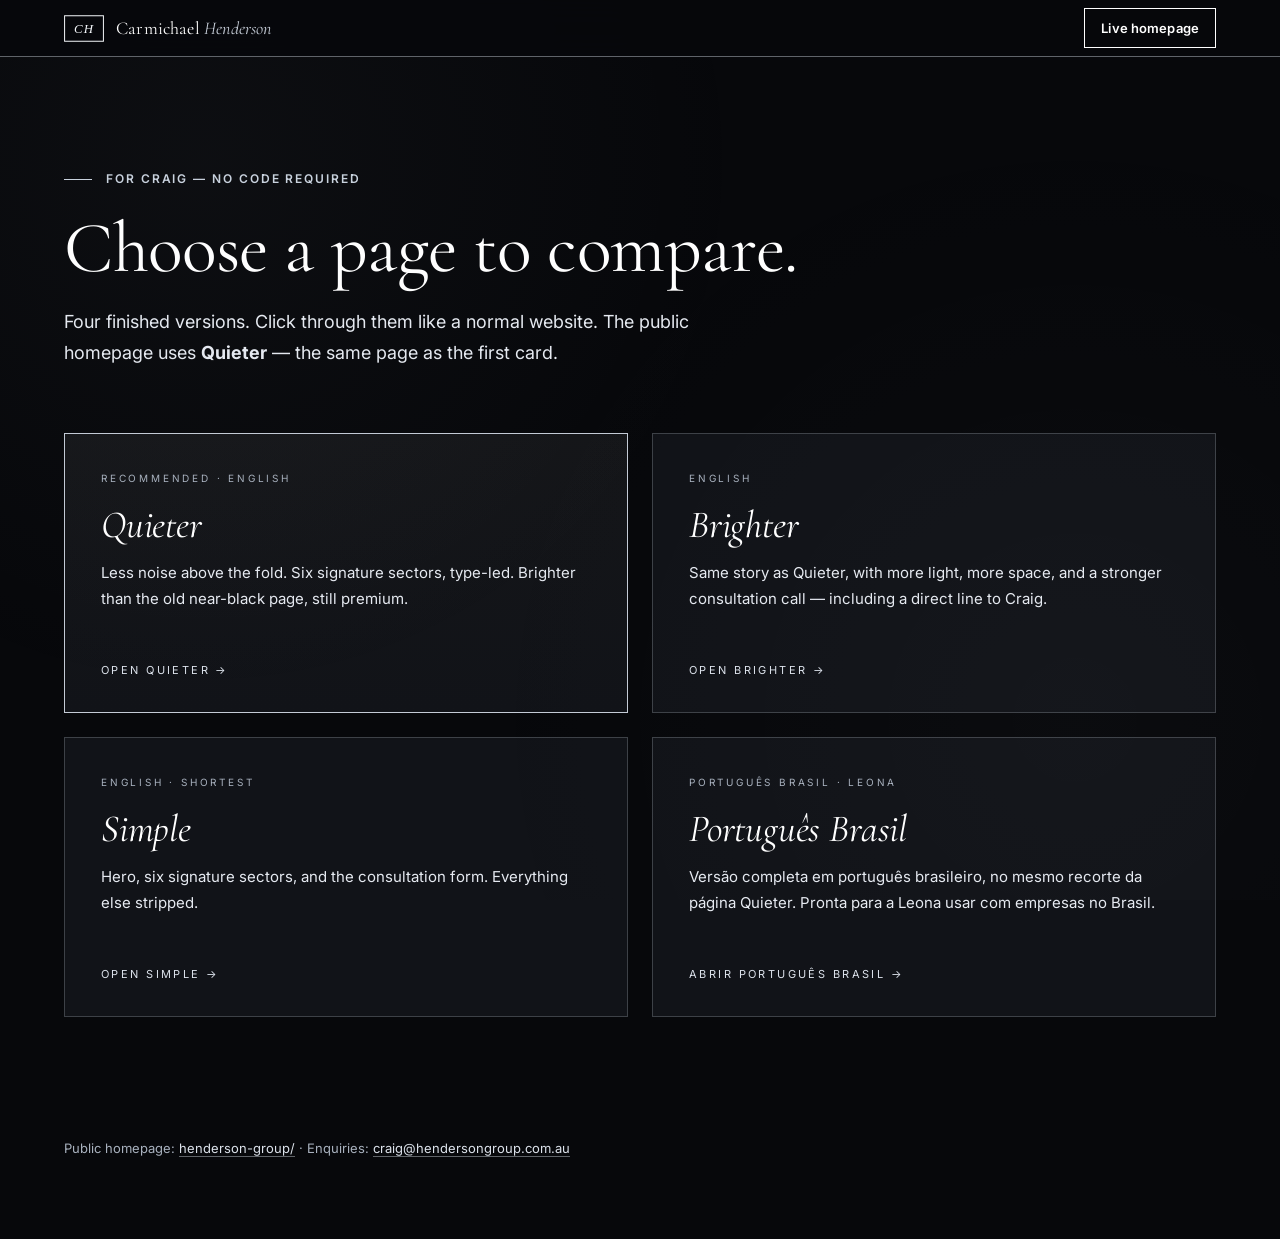
==== commit cbc97062: "Rename the live site from Henderson Group to Carmichael Henderson. Replace public brand copy, meta, " ====
--- a/variants/index.html
+++ b/variants/index.html
@@ -3,21 +3,21 @@
 <head>
 <meta charset="utf-8">
 <meta name="viewport" content="width=device-width, initial-scale=1">
-<title>Henderson Group — Page variants</title>
-<meta name="description" content="Compare Quieter, Brighter, Simple, and Português Brasil versions of the Henderson Group site.">
+<title>Carmichael Henderson — Page variants</title>
+<meta name="description" content="Compare Quieter, Brighter, Simple, and Português Brasil versions of the Carmichael Henderson site.">
 <meta name="theme-color" content="#07080b">
 <link rel="canonical" href="https://craighenderson69ch-pixel.github.io/henderson-group/variants/">
 <link rel="icon" type="image/svg+xml" href="../favicon.svg">
 <link rel="apple-touch-icon" href="../favicon.svg">
 
 <meta property="og:type" content="website">
-<meta property="og:title" content="Henderson Group — Page variants">
-<meta property="og:description" content="Compare Quieter, Brighter, Simple, and Português Brasil versions of the Henderson Group site.">
+<meta property="og:title" content="Carmichael Henderson — Page variants">
+<meta property="og:description" content="Compare Quieter, Brighter, Simple, and Português Brasil versions of the Carmichael Henderson site.">
 <meta property="og:image" content="../assets/og-image.jpg">
 <meta property="og:url" content="https://craighenderson69ch-pixel.github.io/henderson-group/variants/">
 <meta name="twitter:card" content="summary_large_image">
-<meta name="twitter:title" content="Henderson Group — Page variants">
-<meta name="twitter:description" content="Compare Quieter, Brighter, Simple, and Português Brasil versions of the Henderson Group site.">
+<meta name="twitter:title" content="Carmichael Henderson — Page variants">
+<meta name="twitter:description" content="Compare Quieter, Brighter, Simple, and Português Brasil versions of the Carmichael Henderson site.">
 <meta name="twitter:image" content="../assets/og-image.jpg">
 
 <link rel="preconnect" href="https://fonts.googleapis.com">
@@ -29,10 +29,11 @@
 {
   "@context": "https://schema.org",
   "@type": "Organization",
-  "name": "Henderson Group",
+  "name": "Carmichael Henderson",
+  "legalName": "Carmichael Henderson Pty Ltd",
   "url": "https://craighenderson69ch-pixel.github.io/henderson-group/",
   "email": "craig@hendersongroup.com.au",
-  "description": "Compare Quieter, Brighter, Simple, and Português Brasil versions of the Henderson Group site.",
+  "description": "Compare Quieter, Brighter, Simple, and Português Brasil versions of the Carmichael Henderson site.",
   "slogan": "Exclusive. Precise. Worldwide.",
   "founder": { "@type": "Person", "name": "Craig Henderson", "jobTitle": "Founder & CEO" }
 }
@@ -42,9 +43,14 @@
 <a class="skip-link" href="#main">Skip to content</a>
 <header class="nav scrolled">
   <a href="../index.html" class="brand">
-    <span class="brand-mark">H</span>
+    <span class="brand-mark" aria-hidden="true">
+      <svg viewBox="0 0 48 32" width="40" height="27" focusable="false">
+        <rect x="0.7" y="0.7" width="46.6" height="30.6" fill="none" stroke="currentColor" stroke-width="1.2"/>
+        <text x="24" y="22" text-anchor="middle" font-family="Georgia, 'Times New Roman', Times, serif" font-style="italic" font-size="15.5" fill="currentColor" letter-spacing="1.1">CH</text>
+      </svg>
+    </span>
     <span>
-      <span class="brand-name">Henderson <em>Group</em></span>
+      <span class="brand-name">Carmichael <em>Henderson</em></span>
       <span class="brand-sub">Page variants</span>
     </span>
   </a>
--- a/css/styles.css
+++ b/css/styles.css
@@ -1,5 +1,5 @@
 /* =========================================================
-   HENDERSON GROUP — MARKETING SITE
+   CARMICHAEL HENDERSON — MARKETING SITE
    Midnight + cool platinum. Max contrast, private-bank craft.
    ========================================================= */
 
@@ -214,14 +214,17 @@
   gap: 12px;
 }
 .brand-mark {
-  width: 30px; height: 30px;
-  border: 1px solid var(--plat-300);
+  width: 40px;
+  height: 27px;
+  flex: 0 0 auto;
   display: grid;
   place-items: center;
-  font-family: var(--serif);
-  font-size: 16px;
-  font-style: italic;
   color: var(--plat-100);
+}
+.brand-mark svg {
+  display: block;
+  width: 40px;
+  height: 27px;
 }
 .brand-name {
   font-family: var(--serif);
@@ -308,14 +311,15 @@
   object-position: 18% 72%;
   transform: scale(1.12);
   will-change: transform;
-  filter: grayscale(0.1) contrast(1.34) brightness(0.88) saturate(0.56);
+  filter: grayscale(0.06) contrast(1.16) brightness(0.94) saturate(0.58);
 }
 .hero-bg::after {
   content: "";
   position: absolute; inset: 0;
   background:
-    linear-gradient(90deg, rgba(3,3,4,0.82) 0%, rgba(3,3,4,0.48) 28%, rgba(3,3,4,0.14) 54%, transparent 78%),
-    linear-gradient(180deg, rgba(7,8,11,0.32) 0%, transparent 26%, rgba(7,8,11,0.16) 66%, rgba(7,8,11,0.92) 100%);
+    radial-gradient(ellipse 62% 52% at 54% 38%, rgba(3,3,4,0.42), transparent 72%),
+    linear-gradient(90deg, rgba(3,3,4,0.86) 0%, rgba(3,3,4,0.52) 26%, rgba(3,3,4,0.16) 50%, transparent 74%),
+    linear-gradient(180deg, rgba(7,8,11,0.38) 0%, transparent 26%, rgba(7,8,11,0.18) 64%, rgba(7,8,11,0.94) 100%);
 }
 .hero-content {
   position: relative;
@@ -850,7 +854,7 @@
 }
 .approach-bg img {
   width: 100%; height: 100%; object-fit: cover;
-  filter: grayscale(0.28) contrast(1.22) brightness(0.42) saturate(0.45);
+  filter: grayscale(0.2) contrast(1.12) brightness(0.55) saturate(0.5);
 }
 .approach-bg::after {
   content: "";
@@ -1020,6 +1024,55 @@
   color: var(--plat-100);
   line-height: 1.55;
 }
+
+/* =============== MANDATE ECONOMICS WHISPER =============== */
+.whisper {
+  background: var(--ink-050);
+  border-top: 1px solid var(--hair);
+}
+.whisper.section-compact {
+  padding-top: clamp(40px, 6vh, 72px);
+  padding-bottom: clamp(40px, 6vh, 72px);
+}
+.whisper-inner {
+  max-width: 62ch;
+  margin: 0 auto;
+}
+.whisper-spine {
+  color: var(--paper);
+  font-size: clamp(22px, 2.6vw, 34px);
+  line-height: 1.28;
+  font-style: italic;
+  margin: 16px 0 20px;
+}
+.whisper-body {
+  color: var(--paper);
+  font-size: 16px;
+  line-height: 1.75;
+}
+.whisper-caveat {
+  display: block;
+  margin-top: 16px;
+  font-size: 13px;
+  font-style: italic;
+  color: var(--plat-100);
+  line-height: 1.55;
+}
+.whisper + .whisper {
+  padding-top: clamp(12px, 2vh, 28px);
+  border-top: none;
+}
+.whisper-body + .whisper-body {
+  margin-top: 16px;
+}
+.whisper-close {
+  margin-top: 18px;
+  font-family: var(--serif);
+  font-style: italic;
+  font-size: clamp(17px, 1.4vw, 20px);
+  line-height: 1.45;
+  color: var(--plat-100);
+}
 .infra-grid {
   display: grid;
   grid-template-columns: 1fr 1.2fr;
@@ -1117,6 +1170,9 @@
   margin: 0 0 56px;
   max-width: 920px;
 }
+.leader-card {
+  min-width: 0;
+}
 .leader-card-note {
   margin-top: 16px;
   color: var(--paper);
@@ -1127,24 +1183,30 @@
 }
 .leader-photo {
   position: relative;
+  margin: 0;
+  overflow: visible;
+}
+.leader-photo-frame {
+  position: relative;
   aspect-ratio: 4 / 5;
+  width: 100%;
   background: var(--ink-000);
   overflow: hidden;
   border: 1px solid var(--hair-strong);
 }
-.leader-photo img {
+.leader-photo-frame img {
   width: 100%; height: 100%;
   object-fit: cover;
   object-position: center 18%;
   filter: grayscale(0.08) contrast(1.06) brightness(1.0) saturate(0.88);
 }
-.leader-photo img.leader-photo-square,
-.leader-photo img.leader-photo-leona {
+.leader-photo-frame img.leader-photo-square,
+.leader-photo-frame img.leader-photo-leona {
   object-position: center 16%;
   filter: grayscale(0.18) contrast(1.1) brightness(0.78) saturate(0.7);
 }
-.leader-photo:has(.leader-photo-leona)::before,
-.leader-photo:has(.leader-photo-square)::before {
+.leader-photo-frame:has(.leader-photo-leona)::before,
+.leader-photo-frame:has(.leader-photo-square)::before {
   content: "";
   position: absolute;
   inset: 0;
@@ -1153,7 +1215,7 @@
   pointer-events: none;
   mix-blend-mode: multiply;
 }
-.leader-photo::after {
+.leader-photo-frame::after {
   content: "";
   position: absolute;
   inset: 0;
@@ -2022,15 +2084,26 @@
   justify-content: space-between;
   gap: 24px;
   flex-wrap: wrap;
-  font-size: 12px;
+  font-size: 13px;
   color: var(--plat-500);
 }
 .footer-bottom a { color: var(--plat-400); }
 .footer-bottom a:hover { color: var(--paper); }
+.footer-legal {
+  max-width: 42rem;
+  line-height: 1.55;
+}
+.footer-ids {
+  display: block;
+  margin-top: 8px;
+  font-size: 13px;
+  letter-spacing: 0.02em;
+  color: var(--plat-300);
+}
 .footer-network {
   display: block;
   margin-top: 10px;
-  font-size: 10px;
+  font-size: 11px;
   letter-spacing: 0.1em;
   text-transform: uppercase;
   color: var(--plat-400);
@@ -2154,7 +2227,57 @@
   .tstep::before, .tstep::after { display: none; }
 }
 
+@media (max-width: 900px) {
+  .leader-people {
+    display: flex;
+    flex-direction: column;
+    gap: 40px;
+    max-width: none;
+    width: 100%;
+    margin-bottom: 40px;
+  }
+  .leader-card {
+    width: 100%;
+    min-width: 0;
+  }
+  .leader-photo-frame {
+    width: 100%;
+    min-height: 420px;
+  }
+  .leader-caption {
+    position: static;
+    padding: 16px 2px 0;
+    overflow: visible;
+  }
+  .leader-caption-name {
+    font-size: clamp(20px, 5.8vw, 24px);
+    line-height: 1.2;
+    overflow-wrap: break-word;
+  }
+  .leader-caption-role {
+    font-size: 12px;
+    letter-spacing: 0.08em;
+    line-height: 1.45;
+    white-space: normal;
+  }
+  .leader-card-note {
+    min-height: 0;
+    max-width: none;
+    font-size: 15px;
+  }
+}
+
 @media (max-width: 720px) {
+  .brand-name { font-size: 16px; }
+  .footer-bottom {
+    flex-direction: column;
+    align-items: flex-start;
+    font-size: 14px;
+  }
+  .footer-ids {
+    font-size: 14px;
+    color: var(--plat-200);
+  }
   .pillars,
   .industry-grid,
   .timeline-steps,
@@ -2177,6 +2300,11 @@
   .hero-actions { gap: 20px; }
   .footer-top { flex-direction: column; }
   .restore-banner { flex-direction: column; align-items: flex-start; }
+  .whisper-spine {
+    font-size: clamp(20px, 6.2vw, 26px);
+    line-height: 1.32;
+  }
+  .whisper-body { font-size: 15px; }
 }
 
 @media (prefers-reduced-motion: reduce) {
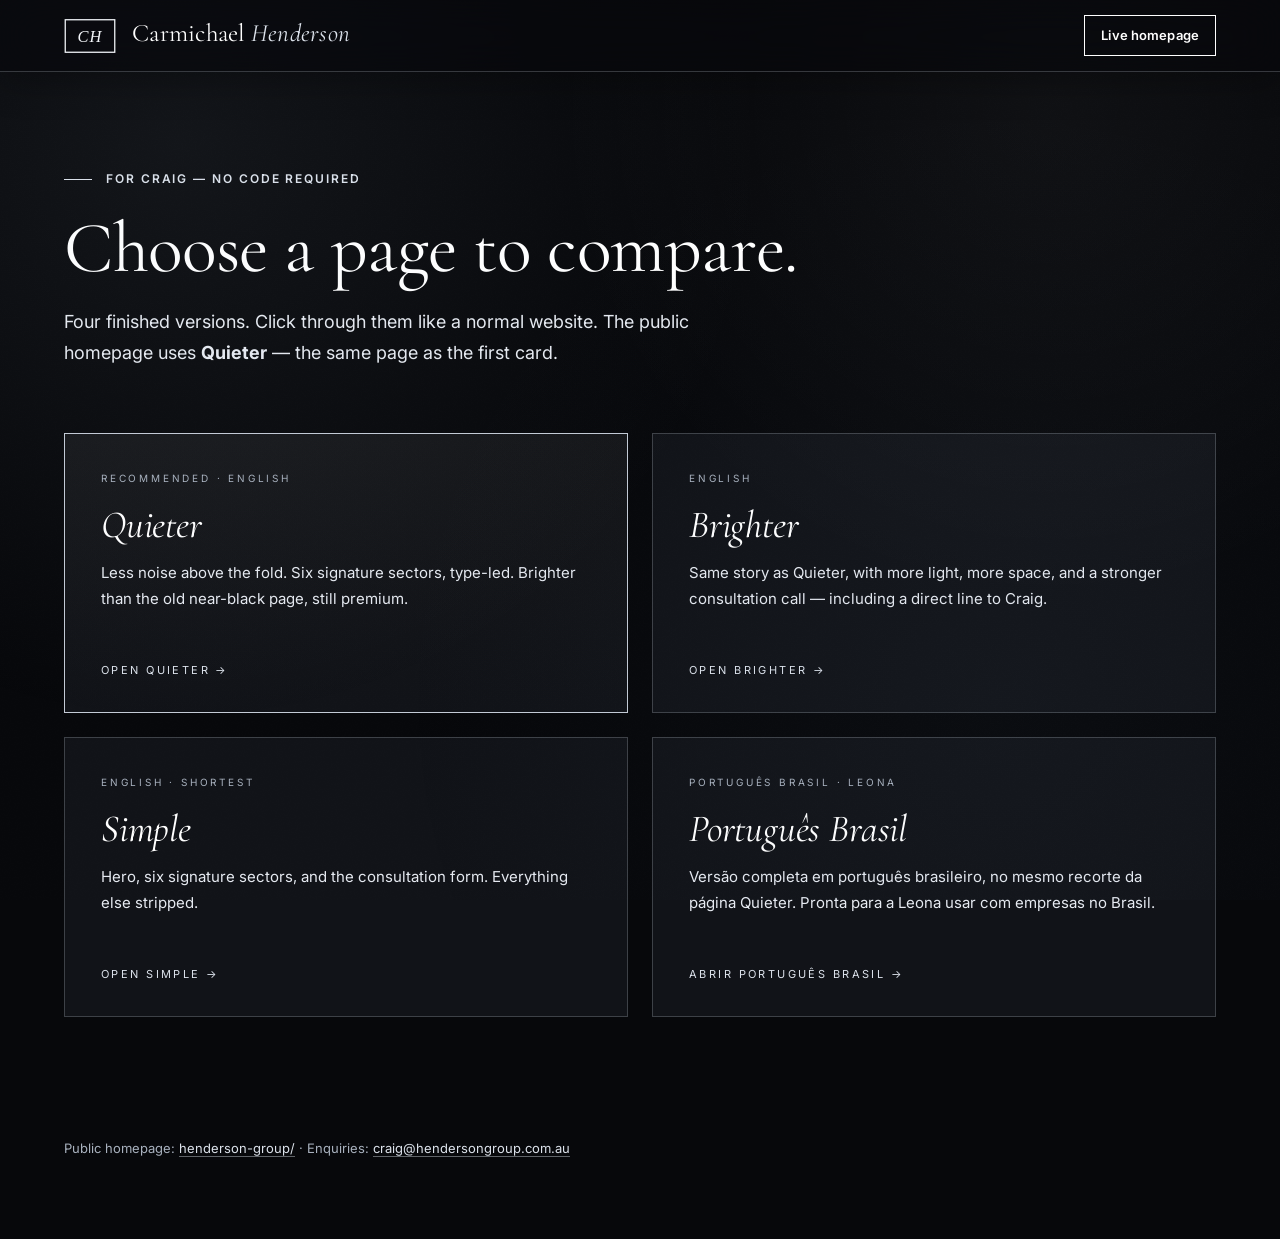
==== commit f1ff3c7f: "Make the homepage say what Carmichael Henderson is. Lead with a plain identity line — a done-for-you" ====
--- a/variants/index.html
+++ b/variants/index.html
@@ -23,8 +23,8 @@
 <link rel="preconnect" href="https://fonts.googleapis.com">
 <link rel="preconnect" href="https://fonts.gstatic.com" crossorigin>
 <link rel="stylesheet" href="https://fonts.googleapis.com/css2?family=Cormorant+Garamond:ital,wght@0,400;0,500;0,600;1,400;1,500&family=Inter:wght@400;500;600&family=JetBrains+Mono:wght@400;500&display=swap">
-<link rel="stylesheet" href="../css/styles.css">
-<link rel="stylesheet" href="../css/variants.css">
+<link rel="stylesheet" href="../css/styles.css?v=ch-clear1">
+<link rel="stylesheet" href="../css/variants.css?v=ch-clear1">
 <script type="application/ld+json">
 {
   "@context": "https://schema.org",
--- a/css/styles.css
+++ b/css/styles.css
@@ -9,9 +9,9 @@
   --bg-raised: #111318;
   --bg-deep: #030304;
   --text: #ffffff;
-  --muted: #d7dce6;
+  --muted: #e6eaf1;
   --border: rgba(220, 226, 236, 0.32);
-  --accent: #c9d2de;
+  --accent: #dce2eb;
 
   /* near-black scale — no lounge charcoal, no washed slate */
   --ink-000: #030304;
@@ -43,6 +43,17 @@
   --success: #9fc9a8;
   --danger: #e08a90;
 
+  /* light mid-page — warm ivory cards, not a forced white site */
+  --ivory: #f4f0e8;
+  --ivory-deep: #ebe6dc;
+  --card: #fffcf7;
+  --card-ink: #14161b;
+  --card-muted: #3a3f48;
+  --card-soft: #5c5348;
+  --card-hair: rgba(20, 22, 27, 0.12);
+  --card-hair-strong: rgba(20, 22, 27, 0.2);
+  --card-shadow: 0 18px 48px rgba(20, 22, 27, 0.07), inset 0 1px 0 rgba(255, 255, 255, 0.8);
+
   /* type — literary serif, institutional sans */
   --serif: "Cormorant Garamond", "Playfair Display", Georgia, serif;
   --sans: "Inter", system-ui, -apple-system, "Helvetica Neue", Arial, sans-serif;
@@ -56,12 +67,19 @@
   --r-sm: 2px;
   --r-md: 4px;
   --r-lg: 8px;
+
+  /* glass / depth — Hybrid D punch, plates dark enough for AA+ type */
+  --glass: rgba(7, 8, 11, 0.66);
+  --glass-strong: rgba(7, 8, 11, 0.82);
+  --glass-border: rgba(220, 226, 236, 0.16);
+  --glass-highlight: rgba(243, 246, 250, 0.09);
+  --glass-shadow: 0 22px 54px rgba(0, 0, 0, 0.42), inset 0 1px 0 rgba(243, 246, 250, 0.08);
 }
 
 *, *::before, *::after { box-sizing: border-box; }
 html {
   scroll-behavior: smooth;
-  scroll-padding-top: 72px;
+  scroll-padding-top: 88px;
 }
 body {
   margin: 0;
@@ -78,23 +96,24 @@
 button { font-family: inherit; cursor: pointer; }
 a { color: inherit; text-decoration: none; }
 
-/* quiet cool glints — no warm bloom */
+/* quiet cool glints + aurora leaks — still platinum, not fashion bloom */
 body::before {
   content: "";
   position: fixed; inset: 0;
   background-image:
-    radial-gradient(circle at 16% 18%, rgba(201, 210, 222, 0.035), transparent 42%),
-    radial-gradient(circle at 84% 80%, rgba(243, 246, 250, 0.02), transparent 48%);
+    radial-gradient(circle at 14% 16%, rgba(186, 206, 226, 0.07), transparent 44%),
+    radial-gradient(circle at 82% 12%, rgba(243, 246, 250, 0.045), transparent 38%),
+    radial-gradient(circle at 78% 78%, rgba(120, 150, 180, 0.04), transparent 50%);
   pointer-events: none;
   z-index: 1;
 }
 body::after {
   content: "";
   position: fixed; inset: 0;
-  background-image: url("data:image/svg+xml;utf8,<svg xmlns='http://www.w3.org/2000/svg' width='140' height='140'><filter id='n'><feTurbulence type='fractalNoise' baseFrequency='0.9' numOctaves='2' stitchTiles='stitch'/><feColorMatrix values='0 0 0 0 1  0 0 0 0 1  0 0 0 0 1  0 0 0 0.06 0'/></filter><rect width='100%25' height='100%25' filter='url(%23n)'/></svg>");
+  background-image: url("data:image/svg+xml;utf8,<svg xmlns='http://www.w3.org/2000/svg' width='140' height='140'><filter id='n'><feTurbulence type='fractalNoise' baseFrequency='0.85' numOctaves='2' stitchTiles='stitch'/><feColorMatrix values='0 0 0 0 1  0 0 0 0 1  0 0 0 0 1  0 0 0 0.07 0'/></filter><rect width='100%25' height='100%25' filter='url(%23n)'/></svg>");
   pointer-events: none;
   z-index: 2;
-  opacity: 0.07;
+  opacity: 0.1;
   mix-blend-mode: overlay;
 }
 
@@ -134,7 +153,7 @@
   padding: clamp(80px, 12vh, 160px) var(--pad-x);
   z-index: 3;
 }
-.section[id] { scroll-margin-top: 72px; }
+.section[id] { scroll-margin-top: 88px; }
 .section-compact {
   padding: clamp(56px, 7vh, 88px) var(--pad-x);
 }
@@ -191,57 +210,62 @@
   position: fixed;
   top: 0; left: 0; right: 0;
   z-index: 100;
-  padding: 10px var(--pad-x);
-  min-height: 64px;
+  padding: 12px var(--pad-x);
+  min-height: 80px;
   display: flex;
   align-items: center;
   justify-content: space-between;
-  transition: padding 0.3s ease, background 0.3s ease, border-color 0.3s ease;
+  transition: padding 0.3s ease, background 0.3s ease, border-color 0.3s ease, min-height 0.3s ease;
   background: transparent;
   backdrop-filter: blur(0px);
   border-bottom: 1px solid transparent;
 }
 .nav.scrolled {
   padding: 8px var(--pad-x);
-  min-height: 56px;
-  background: rgba(7, 8, 11, 0.92);
-  backdrop-filter: blur(20px) saturate(140%);
-  border-bottom-color: var(--hair-strong);
+  min-height: 72px;
+  background: rgba(7, 8, 11, 0.62);
+  backdrop-filter: blur(22px) saturate(160%);
+  -webkit-backdrop-filter: blur(22px) saturate(160%);
+  border-bottom-color: rgba(220, 226, 236, 0.22);
+  box-shadow: 0 10px 36px rgba(0, 0, 0, 0.28);
 }
 .brand {
   display: flex;
   align-items: center;
-  gap: 12px;
+  gap: 16px;
 }
 .brand-mark {
-  width: 40px;
-  height: 27px;
+  width: 58px;
+  height: 38px;
   flex: 0 0 auto;
   display: grid;
   place-items: center;
   color: var(--plat-100);
+  transition: width 0.3s ease, height 0.3s ease;
 }
 .brand-mark svg {
   display: block;
-  width: 40px;
-  height: 27px;
+  width: 58px;
+  height: 38px;
+  transition: width 0.3s ease, height 0.3s ease;
+}
+.nav.scrolled .brand-mark,
+.nav.scrolled .brand-mark svg {
+  width: 52px;
+  height: 34px;
 }
 .brand-name {
   font-family: var(--serif);
-  font-size: 18px;
+  font-size: 28px;
   color: var(--paper);
   letter-spacing: 0.01em;
-}
-.brand-name em { font-style: italic; color: var(--plat-300); font-weight: 400; }
-.brand-sub {
-  font-size: 9px;
-  letter-spacing: 0.14em;
-  color: var(--plat-300);
-  text-transform: uppercase;
-  margin-top: 2px;
-  font-weight: 500;
-}
-.nav.scrolled .brand-sub { display: none; }
+  white-space: nowrap;
+  line-height: 1;
+  transition: font-size 0.3s ease;
+}
+.nav.scrolled .brand-name { font-size: 25px; }
+.brand-name em { font-style: italic; color: var(--plat-200); font-weight: 400; }
+.brand-sub { display: none; }
 
 .nav-links {
   display: flex;
@@ -253,7 +277,7 @@
   font-weight: 500;
   letter-spacing: 0.01em;
   text-transform: none;
-  color: var(--plat-200);
+  color: var(--plat-100);
   transition: color 0.3s;
   position: relative;
 }
@@ -272,6 +296,12 @@
 .nav-links a:hover::after,
 .nav-links a.is-current::after { width: 100%; }
 
+.nav-end {
+  display: flex;
+  align-items: center;
+  gap: 10px;
+  flex-shrink: 0;
+}
 .nav-cta {
   padding: 8px 16px;
   border: 1px solid var(--paper);
@@ -283,14 +313,20 @@
   transition: color 0.35s ease, border-color 0.35s ease, background 0.35s ease;
   cursor: pointer;
   background: transparent;
+  white-space: nowrap;
 }
 .nav-cta:hover {
   background: rgba(243, 246, 250, 0.1);
   color: var(--paper);
   border-color: var(--plat-100);
 }
+.nav-cta .cta-short { display: none; }
 
 .nav-mobile-toggle { display: none; }
+
+.mobile-consult-bar {
+  display: none;
+}
 
 /* =============== HERO =============== */
 .hero {
@@ -306,28 +342,63 @@
   z-index: 0;
 }
 .hero-bg img {
+  position: relative;
+  z-index: 0;
   width: 100%; height: 100%;
   object-fit: cover;
   object-position: 18% 72%;
   transform: scale(1.12);
   will-change: transform;
-  filter: grayscale(0.06) contrast(1.16) brightness(0.94) saturate(0.58);
+  filter: grayscale(0) contrast(1.06) brightness(1.72) saturate(0.92);
+}
+.hero-mesh,
+.hero-leaks {
+  position: absolute;
+  inset: 0;
+  pointer-events: none;
+  z-index: 1;
+}
+.hero-mesh {
+  background:
+    linear-gradient(180deg, rgba(198, 208, 222, 0.28) 0%, transparent 38%),
+    radial-gradient(ellipse 58% 48% at 16% 26%, rgba(186, 206, 226, 0.32), transparent 60%),
+    radial-gradient(ellipse 48% 40% at 78% 22%, rgba(232, 224, 204, 0.22), transparent 56%),
+    radial-gradient(ellipse 52% 42% at 64% 72%, rgba(88, 128, 168, 0.2), transparent 62%),
+    radial-gradient(ellipse 34% 28% at 28% 82%, rgba(186, 166, 140, 0.12), transparent 52%);
+  mix-blend-mode: screen;
+  opacity: 0.95;
+  animation: hero-mesh-drift 32s ease-in-out infinite alternate;
+}
+.hero-leaks {
+  background:
+    linear-gradient(180deg, rgba(210, 218, 230, 0.2) 0%, transparent 36%),
+    radial-gradient(ellipse 36% 28% at 88% 12%, rgba(236, 240, 246, 0.28), transparent 70%),
+    radial-gradient(ellipse 28% 22% at 10% 64%, rgba(150, 178, 204, 0.18), transparent 68%);
+  mix-blend-mode: screen;
+}
+@keyframes hero-mesh-drift {
+  from { transform: scale(1) translate3d(0, 0, 0); }
+  to { transform: scale(1.07) translate3d(-1.8%, 1.2%, 0); }
 }
 .hero-bg::after {
   content: "";
   position: absolute; inset: 0;
+  z-index: 2;
   background:
-    radial-gradient(ellipse 62% 52% at 54% 38%, rgba(3,3,4,0.42), transparent 72%),
-    linear-gradient(90deg, rgba(3,3,4,0.86) 0%, rgba(3,3,4,0.52) 26%, rgba(3,3,4,0.16) 50%, transparent 74%),
-    linear-gradient(180deg, rgba(7,8,11,0.38) 0%, transparent 26%, rgba(7,8,11,0.18) 64%, rgba(7,8,11,0.94) 100%);
+    linear-gradient(90deg, rgba(3,3,4,0.32) 0%, rgba(3,3,4,0.1) 28%, transparent 58%),
+    linear-gradient(180deg, rgba(7,8,11,0.06) 0%, transparent 32%, rgba(7,8,11,0.08) 68%, rgba(7,8,11,0.72) 100%);
 }
 .hero-content {
   position: relative;
   z-index: 3;
   max-width: 36rem;
-  padding: 28px 36px 28px 28px;
+  padding: 36px 40px 32px 32px;
+  border: 1px solid var(--glass-border);
   border-left: 2px solid var(--accent);
-  background: linear-gradient(90deg, rgba(3, 3, 4, 0.78) 0%, rgba(3, 3, 4, 0.36) 68%, transparent 100%);
+  background: rgba(3, 3, 4, 0.46);
+  backdrop-filter: blur(22px) saturate(150%);
+  -webkit-backdrop-filter: blur(22px) saturate(150%);
+  box-shadow: var(--glass-shadow);
   text-shadow: 0 1px 18px rgba(0, 0, 0, 0.7);
 }
 .hero-brand {
@@ -338,20 +409,23 @@
   letter-spacing: 0.01em;
 }
 .hero-brand em { font-style: italic; color: var(--plat-200); font-weight: 400; }
-.hero-tag {
+.hero-tag { display: none; }
+.hero-identity {
+  font-family: var(--sans);
   font-size: 13px;
   font-weight: 600;
-  letter-spacing: 0.12em;
+  letter-spacing: 0.06em;
+  line-height: 1.45;
   text-transform: uppercase;
-  color: var(--accent);
-  opacity: 1;
-  margin-bottom: 18px;
+  color: var(--plat-100);
+  margin: 0 0 18px;
+  max-width: 36ch;
 }
 .hero-headline {
   color: var(--paper);
   margin-bottom: 28px;
-  max-width: 12ch;
-  font-size: clamp(48px, 7.2vw, 96px);
+  max-width: 14ch;
+  font-size: clamp(44px, 6.6vw, 88px);
   line-height: 1.06;
 }
 .hero-headline .accent {
@@ -376,29 +450,32 @@
   flex-wrap: wrap;
 }
 .hero-meta {
-  font-size: 13px;
+  font-size: 14px;
   font-weight: 600;
-  letter-spacing: 0.08em;
+  letter-spacing: 0.04em;
   text-transform: none;
-  color: var(--plat-100);
+  color: #ffffff;
   opacity: 1;
+  text-shadow:
+    0 1px 1px rgba(0, 0, 0, 0.92),
+    0 2px 12px rgba(0, 0, 0, 0.7);
 }
 .hero-cta {
   display: inline-flex;
   align-items: center;
-  padding: 13px 24px;
+  padding: 14px 26px;
   border: 1px solid var(--paper);
-  color: var(--paper);
+  color: var(--ink-000);
   font-size: 14px;
   font-weight: 600;
   letter-spacing: 0.02em;
-  background: transparent;
-  box-shadow: inset 0 0 0 1px rgba(243, 246, 250, 0.18);
+  background: var(--paper);
+  box-shadow: 0 0 0 1px rgba(243, 246, 250, 0.18), 0 12px 32px rgba(0, 0, 0, 0.36);
   transition: color 0.35s ease, border-color 0.35s ease, background 0.35s ease;
 }
 .hero-cta:hover {
-  background: rgba(243, 246, 250, 0.1);
-  color: var(--paper);
+  background: var(--plat-100);
+  color: var(--ink-000);
   border-color: var(--plat-100);
 }
 
@@ -481,8 +558,30 @@
 }
 
 /* =============== STANDARD (3 pillars) =============== */
+.define-plate {
+  max-width: 68ch;
+  margin: 0 0 clamp(40px, 6vh, 64px);
+  padding: clamp(28px, 4vh, 40px) clamp(24px, 3vw, 36px);
+  border: 1px solid var(--glass-border);
+  background: var(--glass);
+  backdrop-filter: blur(18px) saturate(145%);
+  -webkit-backdrop-filter: blur(18px) saturate(145%);
+  box-shadow: var(--glass-shadow);
+}
+.define-plate h2 {
+  color: var(--paper);
+  margin: 16px 0 20px;
+}
+.define-plate p {
+  color: var(--paper);
+  font-size: 17px;
+  line-height: 1.75;
+}
+.define-plate p + p { margin-top: 16px; }
+.define-plate strong { font-weight: 500; }
+
 .standard {
-  background: var(--ink-050);
+  background: #07090d;
   padding-top: clamp(56px, 8vh, 96px);
   padding-bottom: clamp(64px, 9vh, 112px);
   border-top: 1px solid var(--hair);
@@ -508,16 +607,20 @@
 .pillars {
   display: grid;
   grid-template-columns: repeat(3, 1fr);
-  gap: 0;
-  border-top: 1px solid var(--hair-strong);
+  gap: 18px;
+  border-top: none;
 }
 .pillar {
-  padding: 48px 40px 0 0;
-  border-right: 1px solid var(--hair);
+  padding: 32px 28px 28px;
+  border: 1px solid var(--glass-border);
+  background: var(--glass);
+  backdrop-filter: blur(16px) saturate(145%);
+  -webkit-backdrop-filter: blur(16px) saturate(145%);
+  box-shadow: var(--glass-shadow);
   position: relative;
 }
-.pillar:last-child { border-right: none; padding-right: 0; }
-.pillar:not(:first-child) { padding-left: 40px; }
+.pillar:last-child { border-right: 1px solid var(--glass-border); padding-right: 28px; }
+.pillar:not(:first-child) { padding-left: 28px; }
 .pillar-num {
   font-family: var(--serif);
   font-style: italic;
@@ -565,8 +668,13 @@
   background: transparent;
   cursor: pointer;
   min-height: 0;
-  padding: 28px 0 32px;
+  padding: 28px 18px 32px;
   border-bottom: 1px solid var(--hair);
+  transition: background 0.35s ease, border-color 0.35s ease, box-shadow 0.35s ease;
+}
+.industry-card:hover {
+  background: rgba(7, 8, 11, 0.42);
+  box-shadow: inset 0 1px 0 var(--glass-highlight);
 }
 .industry-card img { display: none; }
 .industry-card:hover img { transform: none; }
@@ -597,8 +705,19 @@
   transform: none;
   opacity: 1;
 }
+.industry-approach {
+  margin-top: 10px;
+  font-size: 13px;
+  line-height: 1.5;
+  color: var(--plat-100);
+  max-width: 40ch;
+}
 .industry-card .arrow { display: none; }
 .industry-card:hover h4 { color: var(--plat-100); }
+.industry-card:focus-visible {
+  outline: 1px solid var(--plat-200);
+  outline-offset: 6px;
+}
 
 /* =============== VERTICALS (grouped categories) =============== */
 .verticals {
@@ -765,11 +884,43 @@
 .markets-label, .trust-strip-label {
   text-align: center;
   font-size: 13px;
+  font-weight: 500;
+  letter-spacing: 0.04em;
+  text-transform: none;
+  color: var(--plat-100);
+  margin: 10px 0 0;
+}
+.trust-strip-entity {
+  max-width: var(--max);
+  margin: 0 auto;
+  text-align: center;
+  font-size: 13px;
   font-weight: 600;
   letter-spacing: 0.08em;
   text-transform: uppercase;
-  color: var(--accent);
-  margin-bottom: 14px;
+  color: var(--paper);
+}
+.trust-strip-abn {
+  max-width: var(--max);
+  margin: 8px auto 0;
+  text-align: center;
+  font-size: 13px;
+  font-weight: 600;
+  letter-spacing: 0.06em;
+  text-transform: uppercase;
+  color: var(--plat-100);
+  white-space: nowrap;
+}
+.trust-strip-identity {
+  max-width: 62ch;
+  margin: 12px auto 0;
+  text-align: center;
+  font-size: 15px;
+  font-weight: 500;
+  letter-spacing: 0.01em;
+  line-height: 1.55;
+  text-transform: none;
+  color: var(--plat-100);
 }
 .trust-strip-markets {
   max-width: var(--max);
@@ -850,16 +1001,16 @@
 .approach-bg {
   position: absolute; inset: 0;
   z-index: 0;
-  opacity: 0.32;
+  opacity: 0.28;
 }
 .approach-bg img {
   width: 100%; height: 100%; object-fit: cover;
-  filter: grayscale(0.2) contrast(1.12) brightness(0.55) saturate(0.5);
+  filter: grayscale(0.42) contrast(1.18) brightness(0.42) saturate(0.28);
 }
 .approach-bg::after {
   content: "";
   position: absolute; inset: 0;
-  background: linear-gradient(180deg, var(--ink-050) 0%, rgba(7,8,11,0.55) 50%, var(--ink-050) 100%);
+  background: linear-gradient(180deg, rgba(10,11,14,0.82) 0%, rgba(10,11,14,0.58) 48%, rgba(10,11,14,0.88) 100%);
 }
 .approach .container { z-index: 2; }
 
@@ -889,6 +1040,14 @@
   grid-template-columns: repeat(4, 1fr);
   gap: 40px;
   position: relative;
+}
+.timeline-steps-5 {
+  grid-template-columns: repeat(5, minmax(0, 1fr));
+  gap: 16px 18px;
+}
+.timeline-steps-5 .tstep p {
+  max-width: 20ch;
+  font-size: 13px;
 }
 .tstep {
   position: relative;
@@ -946,10 +1105,69 @@
 .why-strip {
   display: grid;
   grid-template-columns: repeat(4, 1fr);
-  gap: 28px;
+  gap: 16px;
   margin-top: 48px;
   padding-top: 32px;
   border-top: 1px solid var(--hair);
+}
+.why-strip-3 {
+  grid-template-columns: repeat(3, 1fr);
+}
+.approach-footnote {
+  margin: 28px auto 0;
+  max-width: 62ch;
+  text-align: center;
+  font-size: 13px;
+  line-height: 1.65;
+  color: var(--plat-100);
+  font-style: italic;
+}
+.wins-plate {
+  margin-top: 40px;
+  padding: clamp(28px, 4vh, 40px) clamp(24px, 3vw, 36px);
+  border: 1px solid var(--glass-border);
+  background: var(--glass);
+  backdrop-filter: blur(18px) saturate(145%);
+  -webkit-backdrop-filter: blur(18px) saturate(145%);
+  box-shadow: var(--glass-shadow);
+}
+.wins-plate .eyebrow { margin-bottom: 8px; }
+.wins-kicker {
+  margin: 0 0 10px;
+  font-size: 13px;
+  font-style: italic;
+  line-height: 1.5;
+  color: var(--plat-100);
+}
+.wins-plate h3 {
+  color: var(--paper);
+  margin: 0 0 24px;
+  font-size: clamp(24px, 2.4vw, 32px);
+  font-style: italic;
+}
+.wins-notes {
+  display: grid;
+  grid-template-columns: repeat(3, 1fr);
+  gap: 20px 24px;
+}
+.wins-notes h4 {
+  color: var(--paper);
+  font-size: 20px;
+  font-style: italic;
+  margin-bottom: 10px;
+}
+.wins-notes p {
+  color: var(--paper);
+  font-size: 14px;
+  line-height: 1.7;
+}
+.wins-caveat {
+  margin: 22px 0 0;
+  max-width: 68ch;
+  font-size: 13px;
+  font-style: italic;
+  line-height: 1.55;
+  color: var(--plat-100);
 }
 
 /* =============== WHY (editorial 2 col) =============== */
@@ -979,8 +1197,12 @@
   gap: 48px 40px;
 }
 .why-item {
-  border-top: 1px solid var(--hair);
-  padding-top: 24px;
+  border: 1px solid var(--glass-border);
+  padding: 24px 22px 22px;
+  background: var(--glass);
+  backdrop-filter: blur(14px) saturate(140%);
+  -webkit-backdrop-filter: blur(14px) saturate(140%);
+  box-shadow: var(--glass-shadow);
 }
 .why-item h4 {
   color: var(--paper);
@@ -1037,6 +1259,12 @@
 .whisper-inner {
   max-width: 62ch;
   margin: 0 auto;
+  padding: 32px 36px;
+  border: 1px solid var(--glass-border);
+  background: var(--glass);
+  backdrop-filter: blur(18px) saturate(145%);
+  -webkit-backdrop-filter: blur(18px) saturate(145%);
+  box-shadow: var(--glass-shadow);
 }
 .whisper-spine {
   color: var(--paper);
@@ -1154,7 +1382,7 @@
 
 /* =============== LEADERSHIP =============== */
 .leadership {
-  background: var(--ink-100);
+  background: #0a080c;
   border-top: 1px solid var(--hair-strong);
   border-bottom: 1px solid var(--hair-strong);
 }
@@ -1166,12 +1394,14 @@
 .leader-people {
   display: grid;
   grid-template-columns: 1fr 1fr;
-  gap: 32px;
-  margin: 0 0 56px;
-  max-width: 920px;
+  gap: 48px 56px;
+  margin: 0 0 48px;
+  align-items: start;
 }
 .leader-card {
   min-width: 0;
+  display: flex;
+  flex-direction: column;
 }
 .leader-card-note {
   margin-top: 16px;
@@ -1179,7 +1409,22 @@
   font-size: 14px;
   line-height: 1.6;
   max-width: 38ch;
-  min-height: 4.8em;
+}
+.leader-card-body {
+  margin-top: 0;
+  flex: 1;
+  padding: 22px 20px 8px;
+  border: 1px solid var(--glass-border);
+  border-top: none;
+  background: var(--glass);
+  backdrop-filter: blur(16px) saturate(145%);
+  -webkit-backdrop-filter: blur(16px) saturate(145%);
+  box-shadow: 0 18px 40px rgba(0, 0, 0, 0.28);
+}
+.leader-card-body p {
+  color: var(--paper);
+  font-size: 16px;
+  line-height: 1.75;
 }
 .leader-photo {
   position: relative;
@@ -1193,6 +1438,7 @@
   background: var(--ink-000);
   overflow: hidden;
   border: 1px solid var(--hair-strong);
+  box-shadow: 0 20px 48px rgba(0, 0, 0, 0.4), inset 0 1px 0 var(--glass-highlight);
 }
 .leader-photo-frame img {
   width: 100%; height: 100%;
@@ -1266,10 +1512,13 @@
 .leader-facts {
   display: grid;
   grid-template-columns: 1fr 1fr;
-  gap: 32px 40px;
-  margin-top: 40px;
-  padding-top: 32px;
+  gap: 24px 28px;
+  margin-top: 28px;
+  padding-top: 24px;
   border-top: 1px solid var(--hair);
+}
+.leader-card .leader-facts {
+  margin-top: 28px;
 }
 .leader-fact-label {
   font-size: 10px;
@@ -1284,12 +1533,12 @@
   color: var(--paper);
 }
 .leader-quote {
-  margin-top: 40px;
+  margin-top: 8px;
   padding-top: 32px;
   border-top: 1px solid var(--hair);
   font-family: var(--serif);
   font-style: italic;
-  font-size: 14px;
+  font-size: 16px;
   color: var(--plat-300);
   letter-spacing: 0.02em;
   display: flex;
@@ -1459,6 +1708,11 @@
 .faq-item {
   border-bottom: 1px solid var(--hair);
   transition: background 0.3s;
+  padding: 0 8px;
+}
+.faq-item:hover,
+.faq-item[open] {
+  background: rgba(7, 8, 11, 0.36);
 }
 .faq-item summary {
   padding: 28px 0;
@@ -1502,7 +1756,7 @@
 /* =============== CONSULTATION (multi-step form) =============== */
 .consult {
   position: relative;
-  background: var(--ink-100);
+  background: #07080c;
   overflow: hidden;
   border-top: 1px solid var(--hair-strong);
 }
@@ -1554,19 +1808,47 @@
   margin-top: 28px;
   padding: 18px 0 0;
   border-top: 1px solid var(--hair);
-  color: var(--plat-200);
+  color: var(--plat-100);
   font-size: 14px;
   line-height: 1.65;
   max-width: 44ch;
 }
+.consult-outcomes {
+  display: grid;
+  grid-template-columns: 1fr;
+  gap: 0;
+  margin-top: 32px;
+  padding-top: 8px;
+  border-top: 1px solid var(--hair);
+}
+.consult-outcome {
+  padding: 18px 0;
+  border-bottom: 1px solid var(--hair);
+}
+.consult-outcome h4 {
+  font-size: 18px;
+  font-style: italic;
+  color: var(--paper);
+  margin-bottom: 6px;
+}
+.consult-outcome p {
+  margin: 0;
+  font-size: 14px;
+  line-height: 1.6;
+  color: var(--plat-200);
+  max-width: 40ch;
+}
 
 /* Form container */
 .form-shell {
-  background: var(--ink-200);
-  border: 1px solid var(--plat-400);
+  background: var(--glass-strong);
+  border: 1px solid var(--glass-border);
   padding: 44px 40px 36px;
   position: relative;
   overflow: hidden;
+  backdrop-filter: blur(22px) saturate(150%);
+  -webkit-backdrop-filter: blur(22px) saturate(150%);
+  box-shadow: var(--glass-shadow);
 }
 .form-shell::before {
   content: "";
@@ -1601,25 +1883,42 @@
   font-weight: 500;
   letter-spacing: 0.02em;
   text-transform: none;
-  color: var(--plat-200);
+  color: var(--plat-100);
 }
 .form-progress-labels span {
   display: flex;
   align-items: center;
   gap: 8px;
 }
-.form-progress-labels span em {
-  font-style: normal;
-  font-family: var(--mono);
-  font-size: 10px;
-  color: inherit;
-  min-width: 1.6em;
-}
 .form-progress-labels span.active { color: var(--paper); }
 .form-progress-labels span.done { color: var(--plat-300); }
-.form-progress-labels span.active em,
-.form-progress-labels span.done em {
+
+.form-more {
+  margin: 8px 0 20px;
+  border-top: 1px solid var(--hair);
+  padding-top: 16px;
+}
+.form-more > summary {
+  list-style: none;
+  cursor: pointer;
+  font-size: 13px;
+  font-weight: 500;
   color: var(--plat-100);
+  letter-spacing: 0.01em;
+}
+.form-more > summary::-webkit-details-marker { display: none; }
+.form-more > summary span {
+  color: var(--plat-400);
+  font-weight: 400;
+}
+.form-more > summary::after {
+  content: "+";
+  margin-left: 10px;
+  color: var(--plat-300);
+}
+.form-more[open] > summary::after { content: "−"; }
+.form-more-body {
+  padding-top: 18px;
 }
 
 .form-step { display: none; animation: stepIn 0.5s cubic-bezier(0.2, 0.8, 0.2, 1); }
@@ -1642,7 +1941,7 @@
   font-style: italic;
 }
 .form-step-hint {
-  color: var(--plat-200);
+  color: var(--plat-100);
   font-size: 13px;
   margin-bottom: 28px;
 }
@@ -1680,7 +1979,7 @@
   color: var(--ink-000);
   border-color: var(--plat-100);
   font-weight: 600;
-  box-shadow: 0 0 0 2px var(--ink-100), 0 0 0 5px var(--plat-200);
+  box-shadow: 0 0 0 1px var(--ink-100), 0 0 0 2px var(--plat-300);
 }
 .radio-tile.selected::after {
   content: "✓";
@@ -1765,6 +2064,31 @@
   line-height: 1.55;
   margin: 0 0 12px;
 }
+.brief-item {
+  padding: 20px 0 4px;
+  border-top: 1px solid var(--hair);
+}
+.brief-item:first-of-type {
+  border-top: none;
+  padding-top: 0;
+}
+.brief-kicker {
+  font-family: var(--mono);
+  font-size: 10px;
+  letter-spacing: 0.22em;
+  text-transform: uppercase;
+  color: var(--accent);
+  margin-bottom: 10px;
+}
+.brief-item .field { margin-bottom: 8px; }
+.brief-item .field > label + label,
+.brief-item .field .field-err + label {
+  margin-top: 14px;
+}
+textarea.input.brief-short {
+  min-height: 0;
+  resize: vertical;
+}
 .input, .select, textarea.input {
   width: 100%;
   padding: 14px 16px;
@@ -1785,7 +2109,7 @@
   border-color: var(--plat-300);
   background: var(--ink-100);
 }
-.input.err, .select.err {
+.input.err, .select.err, textarea.input.err {
   border-color: var(--danger);
 }
 .field-err {
@@ -1824,6 +2148,16 @@
 }
 .pill:hover { border-color: var(--plat-400); color: var(--paper); }
 .pill.selected {
+  background: var(--plat-100);
+  color: var(--ink-000);
+  border-color: var(--plat-100);
+}
+.pill-row-capacity .pill {
+  padding: 12px 14px;
+  font-size: 13px;
+  font-variant-numeric: tabular-nums;
+}
+.pill[aria-pressed="true"] {
   background: var(--plat-100);
   color: var(--ink-000);
   border-color: var(--plat-100);
@@ -1900,7 +2234,7 @@
   margin-top: 14px;
   font-size: 12px;
   line-height: 1.55;
-  color: var(--plat-200);
+  color: var(--plat-100);
 }
 
 /* honeypot */
@@ -2072,7 +2406,7 @@
   font-size: 14px;
   letter-spacing: 0.01em;
   text-transform: none;
-  color: var(--paper-dim);
+  color: var(--plat-100);
 }
 .footer-nav a:hover { color: var(--paper); }
 .footer-bottom {
@@ -2085,9 +2419,9 @@
   gap: 24px;
   flex-wrap: wrap;
   font-size: 13px;
-  color: var(--plat-500);
-}
-.footer-bottom a { color: var(--plat-400); }
+  color: var(--plat-300);
+}
+.footer-bottom a { color: var(--plat-200); }
 .footer-bottom a:hover { color: var(--paper); }
 .footer-legal {
   max-width: 42rem;
@@ -2108,6 +2442,12 @@
   text-transform: uppercase;
   color: var(--plat-400);
 }
+.footer .brand-mark,
+.footer .brand-mark svg {
+  width: 48px;
+  height: 32px;
+}
+.footer .brand-name { font-size: 22px; }
 .legal { display: flex; gap: 20px; flex-wrap: wrap; }
 
 /* =============== REVEAL =============== */
@@ -2203,7 +2543,39 @@
     padding: 10px 14px;
     font-family: var(--sans);
   }
-  .nav-cta { display: none; }
+  .nav-cta { display: inline-flex; }
+  .mobile-consult-bar {
+    display: flex;
+    align-items: center;
+    justify-content: center;
+    position: fixed;
+    left: 0; right: 0; bottom: 0;
+    z-index: 90;
+    min-height: calc(56px + env(safe-area-inset-bottom, 0px));
+    padding: 14px var(--pad-x) calc(14px + env(safe-area-inset-bottom, 0px));
+    background: rgba(7, 8, 11, 0.94);
+    backdrop-filter: blur(16px) saturate(140%);
+    border-top: 1px solid var(--hair-strong);
+    color: var(--paper);
+    font-size: 14px;
+    font-weight: 600;
+    letter-spacing: 0.02em;
+  }
+  .mobile-consult-bar:hover,
+  .mobile-consult-bar:focus-visible {
+    color: var(--plat-100);
+  }
+  body.has-mobile-consult {
+    padding-bottom: calc(56px + env(safe-area-inset-bottom, 0px));
+  }
+  body.consult-in-view .mobile-consult-bar,
+  body.nav-open .mobile-consult-bar {
+    display: none;
+  }
+  body.consult-in-view,
+  body.nav-open {
+    padding-bottom: 0;
+  }
   .standard-lead,
   .section-head,
   .why-grid,
@@ -2213,8 +2585,11 @@
   .pillars,
   .industry-grid,
   .timeline-steps,
+  .timeline-steps-5,
   .why-right,
   .why-strip,
+  .why-strip-3,
+  .wins-notes,
   .results-grid,
   .testi-grid,
   .radio-grid,
@@ -2260,7 +2635,8 @@
     line-height: 1.45;
     white-space: normal;
   }
-  .leader-card-note {
+  .leader-card-note,
+  .leader-card-body p {
     min-height: 0;
     max-width: none;
     font-size: 15px;
@@ -2268,7 +2644,51 @@
 }
 
 @media (max-width: 720px) {
-  .brand-name { font-size: 16px; }
+  .nav-cta {
+    padding: 8px 12px;
+    font-size: 12px;
+  }
+  .nav-cta .cta-long { display: none; }
+  .nav-cta .cta-short { display: inline; }
+  .brand-name { font-size: 20px; }
+  .nav.scrolled .brand-name { font-size: 19px; }
+  .brand-mark,
+  .brand-mark svg {
+    width: 48px;
+    height: 32px;
+  }
+  .nav.scrolled .brand-mark,
+  .nav.scrolled .brand-mark svg {
+    width: 44px;
+    height: 29px;
+  }
+  .hero-content {
+    max-width: 100%;
+    padding: 28px 18px 24px 16px;
+    background: rgba(3, 3, 4, 0.78);
+    backdrop-filter: blur(14px) saturate(140%);
+    -webkit-backdrop-filter: blur(14px) saturate(140%);
+  }
+  .hero-meta {
+    color: #ffffff;
+    text-shadow:
+      0 1px 1px rgba(0, 0, 0, 0.95),
+      0 2px 14px rgba(0, 0, 0, 0.75);
+  }
+  .hero-identity { max-width: 32ch; font-size: 12px; margin-bottom: 14px; }
+  .hero-desc { max-width: 38ch; }
+  .hero-bg img {
+    object-position: 28% 68%;
+    filter: grayscale(0) contrast(1.04) brightness(1.78) saturate(0.95);
+  }
+  .hero-bg::after {
+    background:
+      linear-gradient(180deg, rgba(7,8,11,0.08) 0%, transparent 36%, rgba(7,8,11,0.1) 72%, rgba(7,8,11,0.7) 100%),
+      linear-gradient(90deg, rgba(3,3,4,0.16) 0%, transparent 58%);
+  }
+  .radio-tile, .pill, .nav-cta, .hero-cta, .mobile-consult-bar {
+    min-height: 44px;
+  }
   .footer-bottom {
     flex-direction: column;
     align-items: flex-start;
@@ -2278,11 +2698,29 @@
     font-size: 14px;
     color: var(--plat-200);
   }
+  .trust-strip {
+    padding: 22px 20px;
+  }
+  .trust-strip-entity {
+    letter-spacing: 0.06em;
+    font-size: 12px;
+  }
+  .trust-strip-abn {
+    font-size: 13px;
+    letter-spacing: 0.08em;
+  }
+  .trust-strip-identity {
+    font-size: 14px;
+    max-width: 40ch;
+  }
   .pillars,
   .industry-grid,
   .timeline-steps,
+  .timeline-steps-5,
   .why-right,
   .why-strip,
+  .why-strip-3,
+  .wins-notes,
   .results-grid,
   .testi-grid,
   .radio-grid,
@@ -2294,9 +2732,30 @@
   .vert-cat-list,
   .further-list,
   .markets-row { grid-template-columns: 1fr; }
-  .pillar { border-right: none; padding: 32px 0 0; }
-  .pillar:not(:first-child) { padding-left: 0; }
-  .form-shell { padding: 24px 20px; }
+  .pillar { border-right: 1px solid var(--glass-border); padding: 28px 22px; }
+  .pillar:not(:first-child) { padding-left: 22px; }
+  .form-shell { padding: 24px 20px 20px; }
+  .form-actions {
+    position: sticky;
+    bottom: 0;
+    z-index: 5;
+    margin-top: 24px;
+    padding: 16px 0 8px;
+    background: linear-gradient(180deg, rgba(24, 27, 34, 0) 0%, var(--ink-200) 28%);
+  }
+  .form-progress-labels {
+    font-size: 11px;
+    gap: 4px;
+  }
+  .form-progress-labels span {
+    flex-direction: column;
+    align-items: flex-start;
+    gap: 2px;
+  }
+  .pill-row-capacity .pill {
+    flex: 1 1 calc(50% - 8px);
+    text-align: center;
+  }
   .hero-actions { gap: 20px; }
   .footer-top { flex-direction: column; }
   .restore-banner { flex-direction: column; align-items: flex-start; }
@@ -2310,5 +2769,599 @@
 @media (prefers-reduced-motion: reduce) {
   html { scroll-behavior: auto; }
   .reveal { opacity: 1; transform: none; transition: none; }
-  .marquee-track, .map-pulse, .scroll-cue::after { animation: none; }
-}
+  .marquee-track, .map-pulse, .scroll-cue::after,
+  .hero-mesh, .atmosphere-screen::before { animation: none; }
+}
+
+/* =========================================================
+   HYBRID D — cinematic atmospheres (CSS only, no stock cities)
+   Mandate → Sydney dusk / coastal cool
+   How we work → London stone / grey prestige
+   Leadership → Dubai glass / warm night
+   Consult → NYC steel / cool urban
+   Heavy screening keeps copy AA+; not a tourism brochure.
+   ========================================================= */
+.atmosphere {
+  position: relative;
+  isolation: isolate;
+  overflow: hidden;
+}
+.atmosphere > .container {
+  position: relative;
+  z-index: 2;
+}
+.atmosphere-screen {
+  position: absolute;
+  inset: 0;
+  z-index: 0;
+  pointer-events: none;
+  overflow: hidden;
+}
+.atmosphere-screen::before,
+.atmosphere-screen::after {
+  content: "";
+  position: absolute;
+  inset: 0;
+}
+.atmosphere-screen::before {
+  animation: atm-drift 38s ease-in-out infinite alternate;
+  will-change: transform;
+}
+@keyframes atm-drift {
+  from { transform: scale(1) translate3d(0, 0, 0); }
+  to { transform: scale(1.06) translate3d(1.4%, -1%, 0); }
+}
+
+/* Sydney harbour dusk / Brisbane–Cairns coastal cool */
+.atmosphere-sydney .atmosphere-screen::before {
+  background:
+    radial-gradient(ellipse 72% 48% at 14% 90%, rgba(24, 88, 112, 0.42), transparent 62%),
+    radial-gradient(ellipse 46% 34% at 82% 18%, rgba(186, 142, 86, 0.16), transparent 56%),
+    radial-gradient(ellipse 38% 28% at 48% 62%, rgba(36, 78, 96, 0.24), transparent 54%),
+    linear-gradient(180deg, rgba(8, 14, 20, 0.2), rgba(8, 16, 24, 0.12) 50%, transparent);
+}
+.atmosphere-sydney .atmosphere-screen::after {
+  background:
+    linear-gradient(180deg, rgba(7, 8, 11, 0.82) 0%, rgba(7, 8, 11, 0.68) 42%, rgba(7, 8, 11, 0.90) 100%);
+}
+
+/* London stone / grey prestige — sits over approach-bg */
+.atmosphere-london .atmosphere-screen::before {
+  background:
+    radial-gradient(ellipse 64% 42% at 72% 28%, rgba(168, 174, 184, 0.14), transparent 58%),
+    radial-gradient(ellipse 40% 30% at 18% 78%, rgba(120, 126, 136, 0.12), transparent 52%),
+    repeating-linear-gradient(90deg, transparent 0 46px, rgba(220, 226, 236, 0.018) 46px 47px);
+}
+.atmosphere-london .atmosphere-screen::after {
+  background:
+    linear-gradient(180deg, rgba(10, 11, 14, 0.76) 0%, rgba(10, 11, 14, 0.60) 46%, rgba(10, 11, 14, 0.88) 100%);
+}
+
+/* Dubai glass / warm night skyline */
+.atmosphere-dubai .atmosphere-screen::before {
+  background:
+    radial-gradient(ellipse 42% 32% at 84% 74%, rgba(198, 136, 58, 0.2), transparent 58%),
+    radial-gradient(ellipse 56% 40% at 16% 18%, rgba(48, 68, 98, 0.28), transparent 55%),
+    radial-gradient(ellipse 28% 22% at 58% 42%, rgba(220, 176, 96, 0.08), transparent 50%),
+    repeating-linear-gradient(115deg, transparent 0 38px, rgba(243, 246, 250, 0.02) 38px 39px);
+}
+.atmosphere-dubai .atmosphere-screen::after {
+  background:
+    linear-gradient(180deg, rgba(10, 8, 12, 0.80) 0%, rgba(10, 8, 12, 0.64) 44%, rgba(10, 8, 12, 0.90) 100%);
+}
+
+/* NYC steel / cool urban */
+.atmosphere-nyc .atmosphere-screen::before {
+  background:
+    radial-gradient(ellipse 52% 40% at 24% 16%, rgba(78, 104, 138, 0.22), transparent 58%),
+    radial-gradient(ellipse 36% 28% at 86% 68%, rgba(150, 164, 184, 0.1), transparent 52%),
+    repeating-linear-gradient(90deg, transparent 0 22px, rgba(210, 220, 234, 0.028) 22px 23px);
+}
+.atmosphere-nyc .atmosphere-screen::after {
+  background:
+    linear-gradient(180deg, rgba(7, 8, 12, 0.82) 0%, rgba(7, 8, 12, 0.66) 46%, rgba(7, 8, 12, 0.92) 100%);
+}
+
+@supports not ((backdrop-filter: blur(1px)) or (-webkit-backdrop-filter: blur(1px))) {
+  .hero-content,
+  .define-plate,
+  .pillar,
+  .whisper-inner,
+  .why-item,
+  .wins-plate,
+  .leader-card-body,
+  .form-shell,
+  .nav.scrolled {
+    background: var(--glass-strong);
+  }
+}
+
+@media (max-width: 720px) {
+  .whisper-inner {
+    padding: 24px 18px;
+  }
+  .define-plate,
+  .wins-plate {
+    padding: 24px 18px;
+  }
+  .leader-card-body {
+    padding: 18px 14px 6px;
+  }
+  .why-item {
+    padding: 20px 16px 18px;
+  }
+  .atmosphere-sydney .atmosphere-screen::after,
+  .atmosphere-london .atmosphere-screen::after,
+  .atmosphere-dubai .atmosphere-screen::after,
+  .atmosphere-nyc .atmosphere-screen::after {
+    background: linear-gradient(180deg, rgba(7, 8, 11, 0.86) 0%, rgba(7, 8, 11, 0.74) 48%, rgba(7, 8, 11, 0.92) 100%);
+  }
+  .hero-mesh { opacity: 0.55; }
+  .define-plate,
+  .pillar,
+  .whisper-inner,
+  .why-item,
+  .wins-plate,
+  .leader-card-body,
+  .form-shell {
+    backdrop-filter: blur(10px) saturate(130%);
+    -webkit-backdrop-filter: blur(10px) saturate(130%);
+    background: var(--glass-strong);
+  }
+}
+
+@media (prefers-reduced-motion: reduce) {
+  body::after { opacity: 0.05; }
+  .hero-mesh,
+  .hero-leaks,
+  .atmosphere-screen::before {
+    animation: none;
+  }
+}
+
+/* =========================================================
+   LIGHT MID-PAGE — Deloitte-scale brightness, CH craft
+   White / warm ivory cards on a light ground.
+   Hybrid D atmospheres stay as faint screens; type is ink on cards.
+   One quiet CH accent (warm metal). No blue pills, no green dots.
+   ========================================================= */
+.band-light {
+  background: var(--ivory);
+  color: var(--card-ink);
+  border-top-color: var(--card-hair);
+  border-bottom-color: var(--card-hair);
+}
+.band-light .eyebrow {
+  color: var(--card-soft);
+}
+.band-light .eyebrow::before {
+  background: var(--card-soft);
+}
+.band-light h2,
+.band-light h3,
+.band-light h4,
+.band-light .section-head h2,
+.band-light .section-head h2 em,
+.band-light .italic {
+  color: var(--card-ink);
+}
+.band-light .section-head-right,
+.band-light p,
+.band-light .faq-intro,
+.band-light .ref-path,
+.band-light .approach-footnote,
+.band-light .consult-copy p,
+.band-light .consult-privacy,
+.band-light .consult-list li,
+.band-light .consult-outcome p {
+  color: var(--card-muted);
+}
+.band-light .section-head h2 em,
+.band-light h2 em,
+.band-light h3 em {
+  color: var(--card-soft);
+}
+
+/* light cards — hairline, air, AA+ ink */
+.band-light .whisper-inner,
+.band-light .why-item,
+.band-light .wins-plate,
+.band-light .form-shell,
+.band-light .industry-card,
+.band-light .faq-item {
+  background: var(--card);
+  border: 1px solid var(--card-hair);
+  backdrop-filter: none;
+  -webkit-backdrop-filter: none;
+  box-shadow: var(--card-shadow);
+  color: var(--card-ink);
+}
+.band-light .whisper-inner {
+  padding: 40px 44px;
+}
+.band-light .whisper-spine,
+.band-light .whisper-close {
+  color: var(--card-ink);
+}
+.band-light .whisper-body,
+.band-light .whisper-caveat {
+  color: var(--card-muted);
+}
+
+.band-light.industries {
+  background: var(--ivory);
+  border-top: 1px solid var(--card-hair);
+  border-bottom: 1px solid var(--card-hair);
+}
+.band-light .industry-grid {
+  gap: 18px 20px;
+  border-top: none;
+}
+.band-light .industry-card {
+  padding: 36px 32px 32px;
+  border-bottom: 1px solid var(--card-hair);
+  min-height: 100%;
+}
+.band-light .industry-card:hover {
+  background: #fff;
+  box-shadow: 0 16px 40px rgba(20, 22, 27, 0.08);
+  border-color: var(--card-hair-strong);
+}
+.band-light .industry-card h4,
+.band-light .industry-card:hover h4 {
+  color: var(--card-ink);
+}
+.band-light .industry-card p {
+  color: var(--card-muted);
+}
+.band-light .industry-approach {
+  color: var(--card-soft);
+}
+.band-light .industry-num {
+  color: var(--card-soft);
+}
+
+/* approach — faint London screen under ivory, cards carry the type */
+.band-light.approach {
+  background: var(--ivory);
+}
+.band-light .approach-bg {
+  opacity: 0.22;
+}
+.band-light .approach-bg img {
+  filter: grayscale(0.18) contrast(1.06) brightness(1.28) saturate(0.45);
+}
+.band-light .approach-bg::after {
+  background: linear-gradient(180deg, rgba(244, 240, 232, 0.72) 0%, rgba(244, 240, 232, 0.58) 48%, rgba(244, 240, 232, 0.86) 100%);
+}
+.band-light.atmosphere-london .atmosphere-screen::before {
+  opacity: 0.35;
+}
+.band-light.atmosphere-london .atmosphere-screen::after {
+  background: linear-gradient(180deg, rgba(244, 240, 232, 0.78) 0%, rgba(244, 240, 232, 0.62) 46%, rgba(244, 240, 232, 0.88) 100%);
+}
+.band-light .timeline-track {
+  background: linear-gradient(90deg, transparent, var(--card-soft), var(--card-soft), transparent);
+}
+.band-light .timeline-track::before,
+.band-light .timeline-track::after {
+  background: var(--card-soft);
+}
+.band-light .tstep::before {
+  background: var(--ivory);
+  border-color: var(--card-soft);
+}
+.band-light .tstep::after {
+  background: var(--card-ink);
+}
+.band-light .tstep-num {
+  color: var(--card-soft);
+}
+.band-light .tstep h4 {
+  color: var(--card-ink);
+}
+.band-light .tstep p {
+  color: var(--card-muted);
+}
+.band-light .why-strip {
+  border-top-color: var(--card-hair);
+  gap: 18px;
+}
+.band-light .why-item {
+  padding: 28px 26px 24px;
+}
+.band-light .why-item h4 {
+  color: var(--card-ink);
+}
+.band-light .why-item p {
+  color: var(--card-muted);
+}
+.band-light .wins-plate {
+  padding: clamp(36px, 5vh, 48px) clamp(28px, 3.4vw, 44px);
+}
+.band-light .wins-kicker,
+.band-light .wins-caveat,
+.band-light .approach-footnote {
+  color: var(--card-soft);
+}
+.band-light .wins-plate h3,
+.band-light .wins-notes h4 {
+  color: var(--card-ink);
+}
+.band-light .wins-notes p {
+  color: var(--card-muted);
+}
+
+/* FAQ — air, hairline cards */
+.band-light.faq {
+  background: var(--ivory);
+  border-top: 1px solid var(--card-hair);
+}
+.band-light .faq-list {
+  border-top: none;
+  display: flex;
+  flex-direction: column;
+  gap: 12px;
+}
+.band-light .faq-item {
+  padding: 0 28px;
+  transition: background 0.3s, border-color 0.3s, box-shadow 0.3s;
+}
+.band-light .faq-item:hover,
+.band-light .faq-item[open] {
+  background: #fff;
+  border-color: var(--card-hair-strong);
+}
+.band-light .faq-item summary {
+  color: var(--card-ink);
+  padding: 26px 0;
+}
+.band-light .faq-item[open] summary {
+  color: var(--card-ink);
+}
+.band-light .faq-item summary::after {
+  color: var(--card-soft);
+}
+.band-light .faq-item[open] summary::after {
+  color: var(--card-ink);
+}
+.band-light .faq-answer {
+  color: var(--card-muted);
+  padding: 0 8px 28px 0;
+}
+
+/* consult + form — ivory ground, white shell, more air */
+.band-light.consult {
+  background: var(--ivory);
+  border-top: 1px solid var(--card-hair);
+}
+.band-light.atmosphere-nyc .atmosphere-screen::before {
+  opacity: 0.32;
+}
+.band-light.atmosphere-nyc .atmosphere-screen::after {
+  background: linear-gradient(180deg, rgba(244, 240, 232, 0.8) 0%, rgba(244, 240, 232, 0.66) 46%, rgba(244, 240, 232, 0.9) 100%);
+}
+.band-light .consult-copy h2,
+.band-light .consult-copy h2 em,
+.band-light .consult-outcome h4 {
+  color: var(--card-ink);
+}
+.band-light .consult-list {
+  border-top-color: var(--card-hair);
+}
+.band-light .consult-list li {
+  border-bottom-color: var(--card-hair);
+}
+.band-light .consult-list li::before {
+  background: var(--card-soft);
+}
+.band-light .consult-outcomes,
+.band-light .consult-privacy,
+.band-light .consult-outcome {
+  border-color: var(--card-hair);
+}
+.band-light .form-shell {
+  padding: 48px 44px 40px;
+}
+.band-light .form-shell::before {
+  height: 2px;
+  background: linear-gradient(90deg, var(--card-soft), rgba(92, 83, 72, 0.35), transparent);
+}
+.band-light .form-progress-bar {
+  background: rgba(20, 22, 27, 0.12);
+}
+.band-light .form-progress-fill {
+  background: var(--card-ink);
+}
+.band-light .form-progress-labels {
+  color: var(--card-soft);
+}
+.band-light .form-progress-labels span.active {
+  color: var(--card-ink);
+}
+.band-light .form-progress-labels span.done {
+  color: var(--card-muted);
+}
+.band-light .form-step h3 {
+  color: var(--card-ink);
+}
+.band-light .form-step-num,
+.band-light .brief-kicker {
+  color: var(--card-soft);
+}
+.band-light .form-step-hint,
+.band-light .field-help,
+.band-light .form-more > summary,
+.band-light .form-reassure {
+  color: var(--card-muted);
+}
+.band-light .form-more {
+  border-top-color: var(--card-hair);
+}
+.band-light .form-more > summary span,
+.band-light .form-more > summary::after {
+  color: var(--card-soft);
+}
+.band-light .field label {
+  color: var(--card-soft);
+}
+.band-light .input,
+.band-light .select,
+.band-light textarea.input,
+.band-light .combo-input {
+  background: #fff;
+  border: 1px solid var(--card-hair-strong);
+  color: var(--card-ink);
+}
+.band-light .input:focus,
+.band-light .select:focus,
+.band-light textarea.input:focus,
+.band-light .combo-input:focus {
+  border-color: var(--card-ink);
+  background: #fff;
+}
+.band-light .combo-list {
+  background: #fff;
+  border-color: var(--card-hair-strong);
+  box-shadow: 0 12px 28px rgba(20, 22, 27, 0.1);
+}
+.band-light .combo-opt {
+  color: var(--card-muted);
+  border-bottom-color: var(--card-hair);
+}
+.band-light .combo-opt:hover,
+.band-light .combo-opt.hi {
+  background: var(--ivory);
+  color: var(--card-ink);
+}
+.band-light .combo::after {
+  color: var(--card-soft);
+}
+.band-light .radio-tile,
+.band-light .pill {
+  background: #fff;
+  border-color: var(--card-hair-strong);
+  color: var(--card-ink);
+}
+.band-light .radio-tile:hover,
+.band-light .pill:hover {
+  border-color: var(--card-ink);
+  color: var(--card-ink);
+  background: var(--ivory);
+}
+.band-light .radio-tile.selected,
+.band-light .pill.selected,
+.band-light .pill[aria-pressed="true"] {
+  background: var(--card-ink);
+  color: var(--card);
+  border-color: var(--card-ink);
+  box-shadow: none;
+}
+.band-light .check {
+  background: #fff;
+  border-color: var(--card-hair-strong);
+}
+.band-light .check-text {
+  color: var(--card-muted);
+}
+.band-light .check-text strong {
+  color: var(--card-ink);
+}
+.band-light .form-actions {
+  border-top-color: var(--card-hair);
+}
+.band-light .btn-back {
+  color: var(--card-muted);
+}
+.band-light .btn-back:hover {
+  color: var(--card-ink);
+}
+.band-light .btn-next {
+  background: var(--card-ink);
+  color: var(--card);
+  border-color: var(--card-ink);
+}
+.band-light .btn-next:hover {
+  background: #000;
+  color: #fff;
+  border-color: #000;
+}
+.band-light .btn-next:disabled,
+.band-light .btn-next.is-ghost {
+  background: transparent;
+  color: var(--card-soft);
+  border-color: var(--card-hair-strong);
+}
+.band-light .btn-next:not(:disabled):not(.is-ghost) {
+  box-shadow: none;
+}
+.band-light .review-list,
+.band-light .review-row,
+.band-light .brief-item,
+.band-light .next-steps {
+  border-color: var(--card-hair);
+}
+.band-light .review-row .k {
+  color: var(--card-soft);
+}
+.band-light .review-row .v,
+.band-light .form-success h3,
+.band-light .form-success .submission-id {
+  color: var(--card-ink);
+}
+.band-light .form-success p,
+.band-light .next-steps ol,
+.band-light .success-contact,
+.band-light .form-status {
+  color: var(--card-muted);
+}
+.band-light .next-steps {
+  background: var(--ivory);
+}
+.band-light .next-steps h4 {
+  color: var(--card-soft);
+}
+.band-light .success-contact a {
+  color: var(--card-ink);
+  border-bottom-color: var(--card-hair-strong);
+}
+
+@supports not ((backdrop-filter: blur(1px)) or (-webkit-backdrop-filter: blur(1px))) {
+  .band-light .whisper-inner,
+  .band-light .why-item,
+  .band-light .wins-plate,
+  .band-light .form-shell {
+    background: var(--card);
+  }
+}
+
+@media (max-width: 720px) {
+  .band-light .whisper-inner,
+  .band-light .wins-plate {
+    padding: 28px 22px;
+  }
+  .band-light .form-shell {
+    padding: 28px 20px 22px;
+  }
+  .band-light .industry-card {
+    padding: 28px 22px 24px;
+  }
+  .band-light .faq-item {
+    padding: 0 18px;
+  }
+  .band-light .form-actions {
+    background: linear-gradient(180deg, rgba(244, 240, 232, 0) 0%, var(--ivory) 28%);
+  }
+  .band-light.atmosphere-london .atmosphere-screen::after,
+  .band-light.atmosphere-nyc .atmosphere-screen::after {
+    background: linear-gradient(180deg, rgba(244, 240, 232, 0.86) 0%, rgba(244, 240, 232, 0.74) 48%, rgba(244, 240, 232, 0.92) 100%);
+  }
+  .band-light .whisper-inner,
+  .band-light .why-item,
+  .band-light .wins-plate,
+  .band-light .form-shell {
+    backdrop-filter: none;
+    -webkit-backdrop-filter: none;
+    background: var(--card);
+  }
+}
--- a/css/variants.css
+++ b/css/variants.css
@@ -57,7 +57,7 @@
 }
 
 .theme-bright .standard,
-.theme-bright .verticals,
+.theme-bright .industries-archive,
 .theme-bright .approach,
 .theme-bright .infra,
 .theme-bright .results {
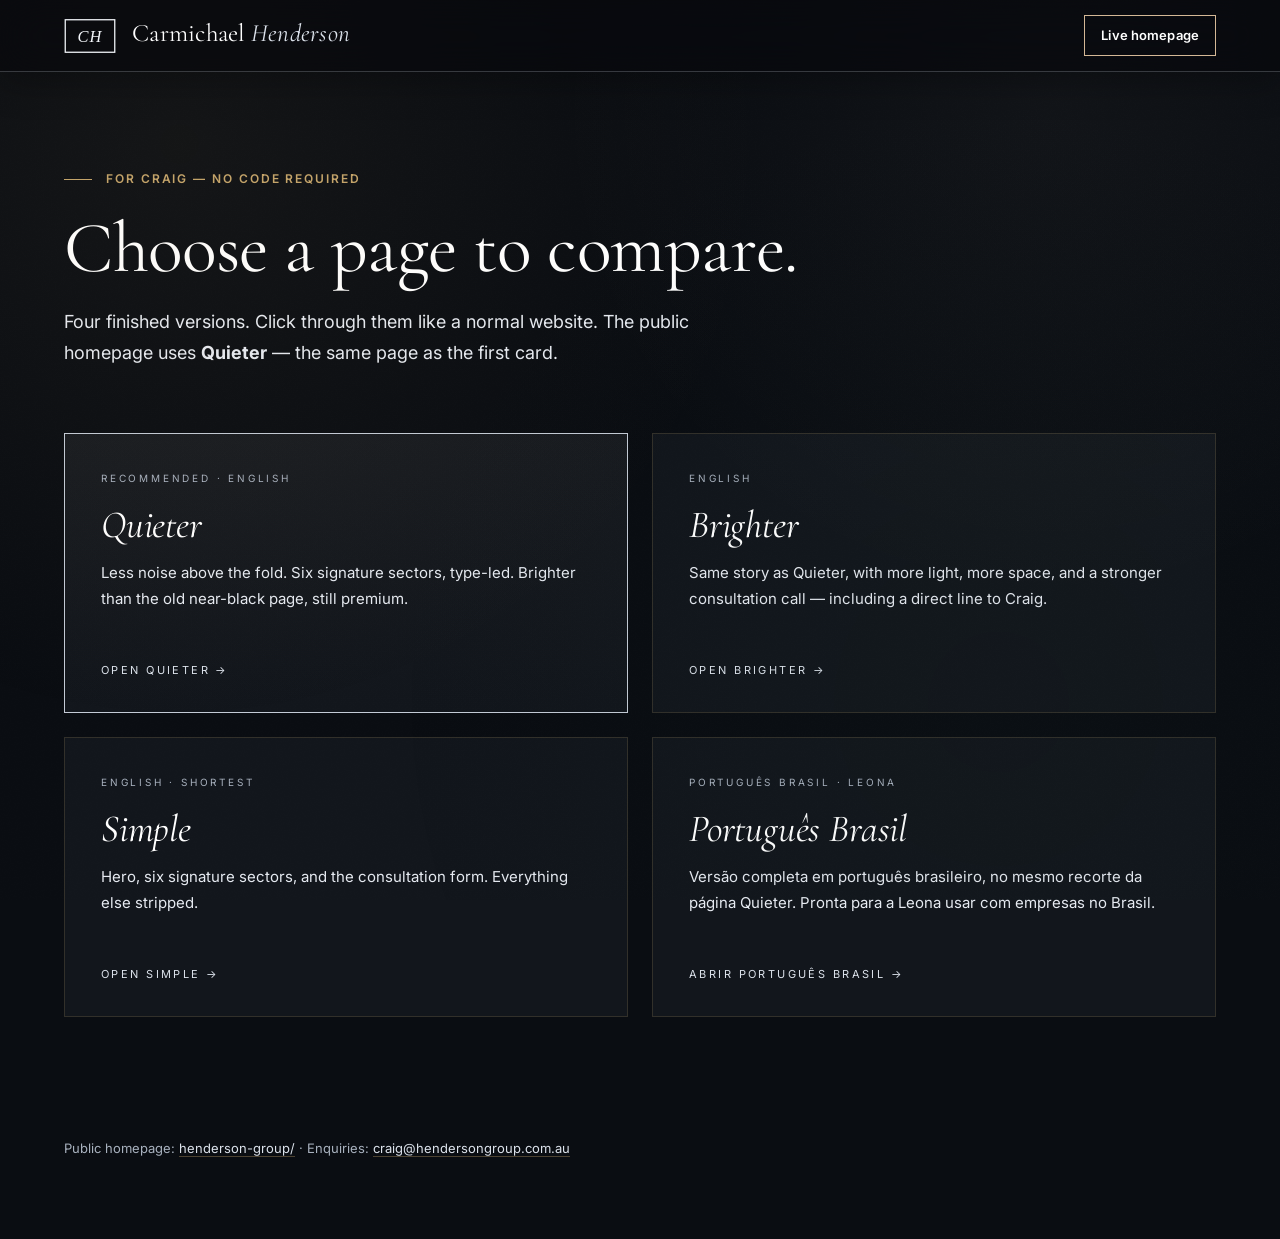
==== commit be235081: "Restyle the site to the Grok private-bank moodboard. Blue-hour plaza hero, honey courtyard, lobby, s" ====
--- a/variants/index.html
+++ b/variants/index.html
@@ -23,8 +23,8 @@
 <link rel="preconnect" href="https://fonts.googleapis.com">
 <link rel="preconnect" href="https://fonts.gstatic.com" crossorigin>
 <link rel="stylesheet" href="https://fonts.googleapis.com/css2?family=Cormorant+Garamond:ital,wght@0,400;0,500;0,600;1,400;1,500&family=Inter:wght@400;500;600&family=JetBrains+Mono:wght@400;500&display=swap">
-<link rel="stylesheet" href="../css/styles.css?v=ch-clear1">
-<link rel="stylesheet" href="../css/variants.css?v=ch-clear1">
+<link rel="stylesheet" href="../css/styles.css?v=ch-grok1">
+<link rel="stylesheet" href="../css/variants.css?v=ch-grok1">
 <script type="application/ld+json">
 {
   "@context": "https://schema.org",
--- a/css/styles.css
+++ b/css/styles.css
@@ -1,24 +1,25 @@
 /* =========================================================
    CARMICHAEL HENDERSON — MARKETING SITE
-   Midnight + cool platinum. Max contrast, private-bank craft.
+   Private-bank / old-money calm. Grok moodboard: honey stone,
+   blue-hour glass, brass, forest, ivory marble.
    ========================================================= */
 
 :root {
-  /* semantic — true near-black, pure white, cool metal */
-  --bg: #07080b;
-  --bg-raised: #111318;
-  --bg-deep: #030304;
+  /* semantic — deep navy-charcoal, ivory paper, thin brass */
+  --bg: #0a0d12;
+  --bg-raised: #12161c;
+  --bg-deep: #07080b;
   --text: #ffffff;
-  --muted: #e6eaf1;
-  --border: rgba(220, 226, 236, 0.32);
-  --accent: #dce2eb;
-
-  /* near-black scale — no lounge charcoal, no washed slate */
-  --ink-000: #030304;
-  --ink-050: #07080b;
-  --ink-100: #111318;
-  --ink-200: #181b22;
-  --ink-300: #22262f;
+  --muted: #e8e2d6;
+  --border: rgba(196, 164, 106, 0.32);
+  --accent: #c4a46a;
+
+  /* near-black scale — navy-charcoal, not lounge grey */
+  --ink-000: #07080b;
+  --ink-050: #0a0d12;
+  --ink-100: #12161c;
+  --ink-200: #1a1e26;
+  --ink-300: #262b34;
   --ink-400: #9aa3b2;
   --ink-500: #c9d2de;
 
@@ -38,21 +39,25 @@
   --cream-dim: rgba(243, 246, 250, 0.08);
 
   /* utility */
-  --hair: rgba(220, 226, 236, 0.22);
-  --hair-strong: rgba(220, 226, 236, 0.42);
+  --hair: rgba(196, 164, 106, 0.18);
+  --hair-strong: rgba(196, 164, 106, 0.36);
   --success: #9fc9a8;
   --danger: #e08a90;
 
-  /* light mid-page — warm ivory cards, not a forced white site */
-  --ivory: #f4f0e8;
-  --ivory-deep: #ebe6dc;
-  --card: #fffcf7;
+  /* light mid-page — ivory / marble cards, thin brass hairlines */
+  --ivory: #f3eee4;
+  --ivory-deep: #e8e0d2;
+  --card: #fffaf2;
   --card-ink: #14161b;
   --card-muted: #3a3f48;
-  --card-soft: #5c5348;
-  --card-hair: rgba(20, 22, 27, 0.12);
-  --card-hair-strong: rgba(20, 22, 27, 0.2);
+  --card-soft: #6a5840;
+  --card-hair: rgba(168, 132, 72, 0.28);
+  --card-hair-strong: rgba(168, 132, 72, 0.42);
   --card-shadow: 0 18px 48px rgba(20, 22, 27, 0.07), inset 0 1px 0 rgba(255, 255, 255, 0.8);
+  --brass: #c4a46a;
+  --brass-soft: #d4b896;
+  --forest: #1f3d32;
+  --emerald: #1a5c45;
 
   /* type — literary serif, institutional sans */
   --serif: "Cormorant Garamond", "Playfair Display", Georgia, serif;
@@ -71,8 +76,8 @@
   /* glass / depth — Hybrid D punch, plates dark enough for AA+ type */
   --glass: rgba(7, 8, 11, 0.66);
   --glass-strong: rgba(7, 8, 11, 0.82);
-  --glass-border: rgba(220, 226, 236, 0.16);
-  --glass-highlight: rgba(243, 246, 250, 0.09);
+  --glass-border: rgba(196, 164, 106, 0.22);
+  --glass-highlight: rgba(212, 184, 150, 0.1);
   --glass-shadow: 0 22px 54px rgba(0, 0, 0, 0.42), inset 0 1px 0 rgba(243, 246, 250, 0.08);
 }
 
@@ -101,9 +106,9 @@
   content: "";
   position: fixed; inset: 0;
   background-image:
-    radial-gradient(circle at 14% 16%, rgba(186, 206, 226, 0.07), transparent 44%),
-    radial-gradient(circle at 82% 12%, rgba(243, 246, 250, 0.045), transparent 38%),
-    radial-gradient(circle at 78% 78%, rgba(120, 150, 180, 0.04), transparent 50%);
+    radial-gradient(circle at 14% 16%, rgba(196, 164, 106, 0.06), transparent 44%),
+    radial-gradient(circle at 82% 12%, rgba(232, 220, 196, 0.04), transparent 38%),
+    radial-gradient(circle at 78% 78%, rgba(31, 61, 50, 0.05), transparent 50%);
   pointer-events: none;
   z-index: 1;
 }
@@ -139,8 +144,8 @@
 }
 
 h1, h2, h3, h4 { font-family: var(--serif); font-weight: 400; margin: 0; letter-spacing: -0.018em; line-height: 1.08; }
-h1 { font-size: clamp(42px, 6vw, 86px); }
-h2 { font-size: clamp(32px, 4.2vw, 62px); }
+h1 { font-size: clamp(44px, 6.2vw, 90px); }
+h2 { font-size: clamp(34px, 4.3vw, 64px); }
 h3 { font-size: clamp(24px, 2.4vw, 34px); }
 h4 { font-size: clamp(20px, 1.5vw, 26px); }
 p { margin: 0; }
@@ -346,10 +351,10 @@
   z-index: 0;
   width: 100%; height: 100%;
   object-fit: cover;
-  object-position: 18% 72%;
-  transform: scale(1.12);
+  object-position: 50% 38%;
+  transform: scale(1.06);
   will-change: transform;
-  filter: grayscale(0) contrast(1.06) brightness(1.72) saturate(0.92);
+  filter: grayscale(0.08) contrast(1.08) brightness(0.78) saturate(0.86);
 }
 .hero-mesh,
 .hero-leaks {
@@ -360,20 +365,19 @@
 }
 .hero-mesh {
   background:
-    linear-gradient(180deg, rgba(198, 208, 222, 0.28) 0%, transparent 38%),
-    radial-gradient(ellipse 58% 48% at 16% 26%, rgba(186, 206, 226, 0.32), transparent 60%),
-    radial-gradient(ellipse 48% 40% at 78% 22%, rgba(232, 224, 204, 0.22), transparent 56%),
-    radial-gradient(ellipse 52% 42% at 64% 72%, rgba(88, 128, 168, 0.2), transparent 62%),
-    radial-gradient(ellipse 34% 28% at 28% 82%, rgba(186, 166, 140, 0.12), transparent 52%);
+    linear-gradient(180deg, rgba(10, 16, 28, 0.28) 0%, transparent 38%),
+    radial-gradient(ellipse 58% 48% at 16% 26%, rgba(196, 164, 106, 0.16), transparent 60%),
+    radial-gradient(ellipse 48% 40% at 78% 22%, rgba(40, 72, 110, 0.22), transparent 56%),
+    radial-gradient(ellipse 52% 42% at 64% 72%, rgba(20, 40, 70, 0.18), transparent 62%);
   mix-blend-mode: screen;
-  opacity: 0.95;
+  opacity: 0.7;
   animation: hero-mesh-drift 32s ease-in-out infinite alternate;
 }
 .hero-leaks {
   background:
-    linear-gradient(180deg, rgba(210, 218, 230, 0.2) 0%, transparent 36%),
-    radial-gradient(ellipse 36% 28% at 88% 12%, rgba(236, 240, 246, 0.28), transparent 70%),
-    radial-gradient(ellipse 28% 22% at 10% 64%, rgba(150, 178, 204, 0.18), transparent 68%);
+    linear-gradient(180deg, rgba(12, 18, 28, 0.22) 0%, transparent 36%),
+    radial-gradient(ellipse 36% 28% at 88% 12%, rgba(196, 164, 106, 0.12), transparent 70%),
+    radial-gradient(ellipse 28% 22% at 10% 64%, rgba(31, 61, 50, 0.14), transparent 68%);
   mix-blend-mode: screen;
 }
 @keyframes hero-mesh-drift {
@@ -385,8 +389,8 @@
   position: absolute; inset: 0;
   z-index: 2;
   background:
-    linear-gradient(90deg, rgba(3,3,4,0.32) 0%, rgba(3,3,4,0.1) 28%, transparent 58%),
-    linear-gradient(180deg, rgba(7,8,11,0.06) 0%, transparent 32%, rgba(7,8,11,0.08) 68%, rgba(7,8,11,0.72) 100%);
+    linear-gradient(90deg, rgba(7,8,11,0.58) 0%, rgba(7,8,11,0.22) 32%, transparent 62%),
+    linear-gradient(180deg, rgba(10,13,18,0.18) 0%, transparent 34%, rgba(10,13,18,0.2) 68%, rgba(7,8,11,0.78) 100%);
 }
 .hero-content {
   position: relative;
@@ -394,8 +398,8 @@
   max-width: 36rem;
   padding: 36px 40px 32px 32px;
   border: 1px solid var(--glass-border);
-  border-left: 2px solid var(--accent);
-  background: rgba(3, 3, 4, 0.46);
+  border-left: 2px solid var(--brass);
+  background: rgba(7, 8, 11, 0.52);
   backdrop-filter: blur(22px) saturate(150%);
   -webkit-backdrop-filter: blur(22px) saturate(150%);
   box-shadow: var(--glass-shadow);
@@ -419,18 +423,19 @@
   text-transform: uppercase;
   color: var(--plat-100);
   margin: 0 0 18px;
-  max-width: 36ch;
+  max-width: 46ch;
 }
 .hero-headline {
   color: var(--paper);
   margin-bottom: 28px;
-  max-width: 14ch;
+  max-width: 16ch;
   font-size: clamp(44px, 6.6vw, 88px);
   line-height: 1.06;
 }
 .hero-headline .accent {
   color: var(--accent);
   font-style: italic;
+  white-space: nowrap;
 }
 .hero-desc {
   max-width: 42ch;
@@ -2678,12 +2683,12 @@
   .hero-identity { max-width: 32ch; font-size: 12px; margin-bottom: 14px; }
   .hero-desc { max-width: 38ch; }
   .hero-bg img {
-    object-position: 28% 68%;
-    filter: grayscale(0) contrast(1.04) brightness(1.78) saturate(0.95);
+    object-position: 50% 36%;
+    filter: grayscale(0.06) contrast(1.06) brightness(0.68) saturate(0.84);
   }
   .hero-bg::after {
     background:
-      linear-gradient(180deg, rgba(7,8,11,0.08) 0%, transparent 36%, rgba(7,8,11,0.1) 72%, rgba(7,8,11,0.7) 100%),
+      linear-gradient(180deg, rgba(7,8,11,0.22) 0%, transparent 36%, rgba(7,8,11,0.28) 72%, rgba(7,8,11,0.82) 100%),
       linear-gradient(90deg, rgba(3,3,4,0.16) 0%, transparent 58%);
   }
   .radio-tile, .pill, .nav-cta, .hero-cta, .mobile-consult-bar {
@@ -3365,3 +3370,122 @@
     background: var(--card);
   }
 }
+
+/* =========================================================
+   GROK MOODBOARD — photo atmospheres + brass precision
+   Courtyard / lobby / study / penthouse sit behind existing
+   plates. Ivory mid-page stays the readable system.
+   ========================================================= */
+.atmosphere-photo {
+  position: absolute;
+  inset: 0;
+  z-index: 0;
+  overflow: hidden;
+  pointer-events: none;
+}
+.atmosphere-photo img {
+  width: 100%;
+  height: 100%;
+  object-fit: cover;
+  filter: grayscale(0.12) contrast(1.06) brightness(0.55) saturate(0.78);
+}
+.atmosphere-photo::after {
+  content: "";
+  position: absolute;
+  inset: 0;
+  background: linear-gradient(180deg, rgba(10,13,18,0.72) 0%, rgba(10,13,18,0.58) 46%, rgba(10,13,18,0.86) 100%);
+}
+
+.atmosphere-courtyard .atmosphere-photo img {
+  object-position: 50% 28%;
+  filter: grayscale(0.05) contrast(1.08) brightness(0.62) saturate(0.9);
+}
+.atmosphere-courtyard .atmosphere-screen::before {
+  background:
+    radial-gradient(ellipse 60% 40% at 80% 12%, rgba(196, 164, 106, 0.18), transparent 58%),
+    radial-gradient(ellipse 50% 36% at 18% 88%, rgba(31, 61, 50, 0.22), transparent 56%);
+}
+.atmosphere-courtyard .atmosphere-screen::after {
+  background: linear-gradient(180deg, rgba(10,13,18,0.42) 0%, rgba(10,13,18,0.28) 48%, rgba(10,13,18,0.7) 100%);
+}
+
+.atmosphere-lobby .atmosphere-photo img {
+  object-position: 50% 42%;
+  filter: grayscale(0.08) contrast(1.04) brightness(0.7) saturate(0.7);
+}
+.atmosphere-study .atmosphere-photo img,
+.approach-bg img {
+  object-position: 50% 55%;
+  filter: grayscale(0.1) contrast(1.1) brightness(0.42) saturate(0.7);
+}
+.atmosphere-penthouse .atmosphere-photo img {
+  object-position: 50% 40%;
+  filter: grayscale(0.06) contrast(1.06) brightness(0.48) saturate(0.75);
+}
+
+.band-light .atmosphere-photo::after {
+  background: linear-gradient(180deg, rgba(243,238,228,0.78) 0%, rgba(243,238,228,0.7) 50%, rgba(243,238,228,0.88) 100%);
+}
+.band-light .atmosphere-photo img {
+  filter: grayscale(0.18) contrast(1.02) brightness(0.92) saturate(0.55);
+  opacity: 0.45;
+}
+.band-light.approach .approach-bg {
+  opacity: 0.22;
+}
+.band-light.approach .approach-bg img {
+  filter: grayscale(0.15) contrast(1.08) brightness(0.7) saturate(0.55);
+}
+.band-light.approach .approach-bg::after {
+  background: linear-gradient(180deg, rgba(243,238,228,0.82) 0%, rgba(243,238,228,0.7) 48%, rgba(243,238,228,0.9) 100%);
+}
+
+.define-plate,
+.pillar,
+.industry-card,
+.wins-plate,
+.whisper-inner,
+.why-item,
+.faq-item,
+.form-shell,
+.leader-card {
+  box-shadow: var(--card-shadow), inset 0 0 0 1px rgba(196, 164, 106, 0.14);
+}
+.band-light .industry-card,
+.band-light .whisper-inner,
+.band-light .wins-plate,
+.band-light .why-item,
+.band-light .faq-item,
+.band-light .form-shell {
+  border-color: var(--card-hair);
+  box-shadow: var(--card-shadow), inset 0 0 0 1px rgba(196, 164, 106, 0.18);
+}
+
+.trust-strip {
+  background: #0c1016;
+  border-top-color: rgba(196, 164, 106, 0.28);
+  border-bottom-color: rgba(196, 164, 106, 0.28);
+}
+.trust-jewel {
+  width: 52px;
+  height: 52px;
+  margin: 0 auto 14px;
+  border: 1px solid var(--brass);
+  border-radius: 50%;
+  overflow: hidden;
+  box-shadow: 0 0 0 4px rgba(196, 164, 106, 0.08);
+}
+.trust-jewel img {
+  width: 100%;
+  height: 100%;
+  object-fit: cover;
+  object-position: 52% 48%;
+  filter: grayscale(0.15) contrast(1.1) saturate(0.85);
+}
+.nav-cta,
+.hero-cta {
+  border-color: var(--brass-soft);
+}
+.hero-headline .accent {
+  color: var(--brass-soft);
+}
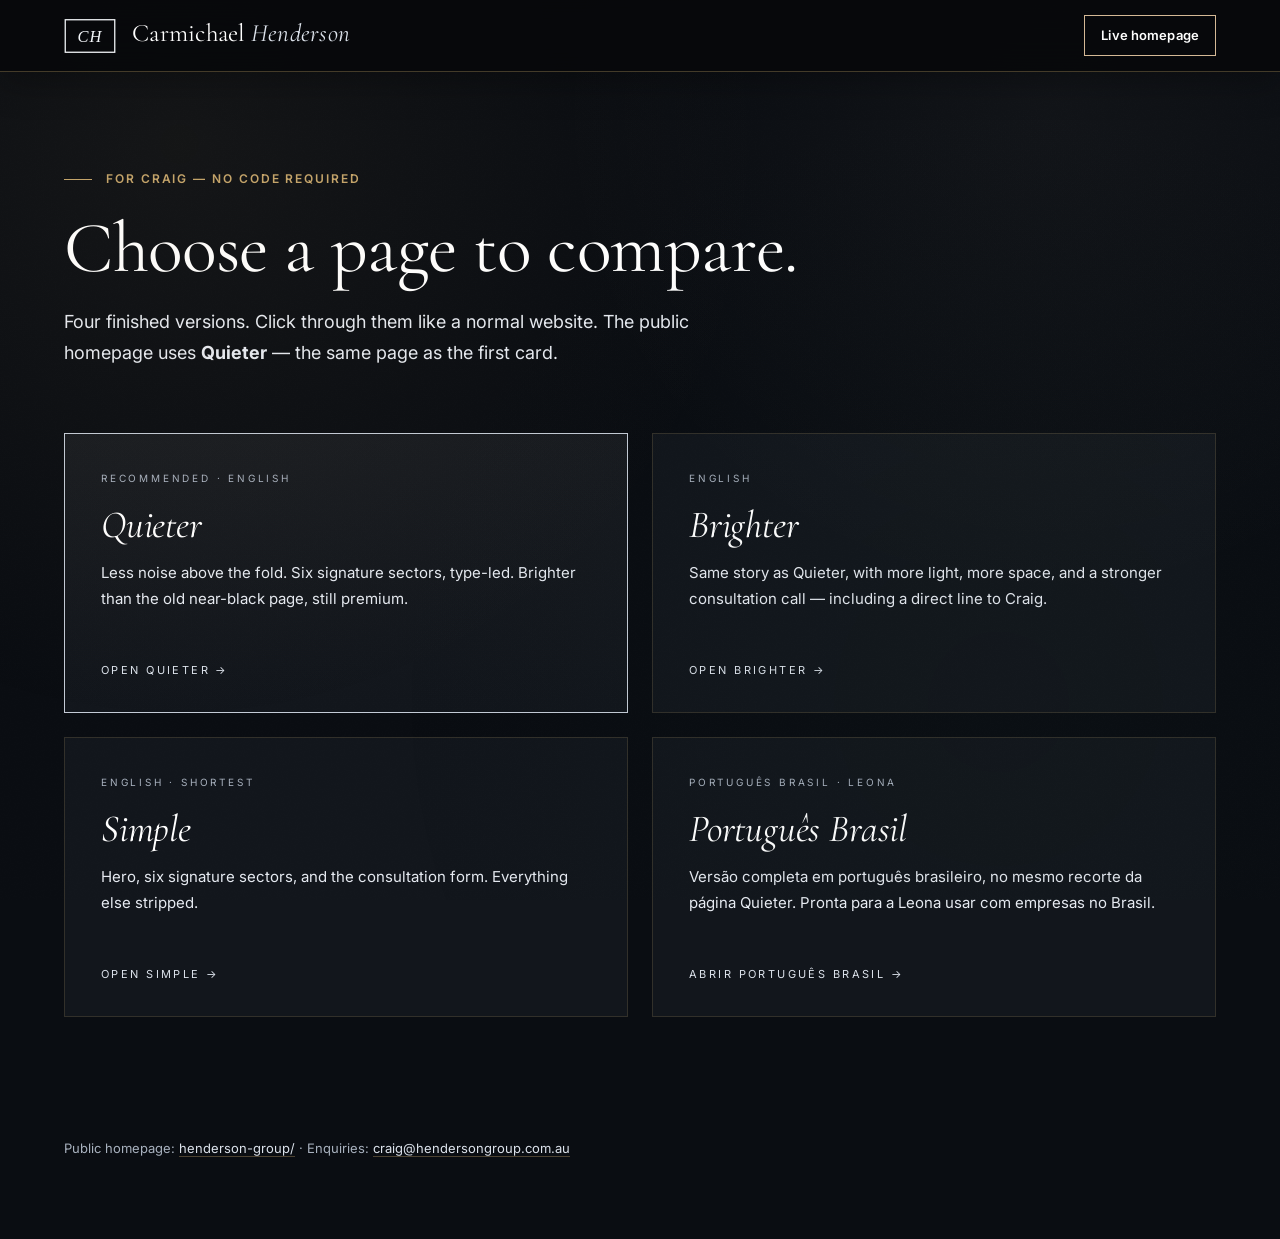
==== commit 8101f34a: "Fix mobile header, hero crop, consult bar, and tighten first-screen copy. Keep the Menu button fully" ====
--- a/variants/index.html
+++ b/variants/index.html
@@ -23,8 +23,8 @@
 <link rel="preconnect" href="https://fonts.googleapis.com">
 <link rel="preconnect" href="https://fonts.gstatic.com" crossorigin>
 <link rel="stylesheet" href="https://fonts.googleapis.com/css2?family=Cormorant+Garamond:ital,wght@0,400;0,500;0,600;1,400;1,500&family=Inter:wght@400;500;600&family=JetBrains+Mono:wght@400;500&display=swap">
-<link rel="stylesheet" href="../css/styles.css?v=ch-grok1">
-<link rel="stylesheet" href="../css/variants.css?v=ch-grok1">
+<link rel="stylesheet" href="../css/styles.css?v=ch-grok3">
+<link rel="stylesheet" href="../css/variants.css?v=ch-grok3">
 <script type="application/ld+json">
 {
   "@context": "https://schema.org",
@@ -34,7 +34,7 @@
   "url": "https://craighenderson69ch-pixel.github.io/henderson-group/",
   "email": "craig@hendersongroup.com.au",
   "description": "Compare Quieter, Brighter, Simple, and Português Brasil versions of the Carmichael Henderson site.",
-  "slogan": "Exclusive. Precise. Worldwide.",
+  "slogan": "One firm. One market. Worldwide.",
   "founder": { "@type": "Person", "name": "Craig Henderson", "jobTitle": "Founder & CEO" }
 }
 </script>
--- a/css/styles.css
+++ b/css/styles.css
@@ -220,24 +220,27 @@
   display: flex;
   align-items: center;
   justify-content: space-between;
+  gap: 12px;
   transition: padding 0.3s ease, background 0.3s ease, border-color 0.3s ease, min-height 0.3s ease;
-  background: transparent;
-  backdrop-filter: blur(0px);
-  border-bottom: 1px solid transparent;
+  background: linear-gradient(180deg, rgba(7, 8, 11, 0.88) 0%, rgba(7, 8, 11, 0.72) 70%, rgba(7, 8, 11, 0.42) 100%);
+  backdrop-filter: blur(18px) saturate(150%);
+  -webkit-backdrop-filter: blur(18px) saturate(150%);
+  border-bottom: 1px solid rgba(196, 164, 106, 0.28);
 }
 .nav.scrolled {
   padding: 8px var(--pad-x);
   min-height: 72px;
-  background: rgba(7, 8, 11, 0.62);
+  background: rgba(7, 8, 11, 0.9);
   backdrop-filter: blur(22px) saturate(160%);
   -webkit-backdrop-filter: blur(22px) saturate(160%);
-  border-bottom-color: rgba(220, 226, 236, 0.22);
+  border-bottom-color: rgba(196, 164, 106, 0.32);
   box-shadow: 0 10px 36px rgba(0, 0, 0, 0.28);
 }
 .brand {
   display: flex;
   align-items: center;
   gap: 16px;
+  min-width: 0;
 }
 .brand-mark {
   width: 58px;
@@ -279,10 +282,10 @@
 }
 .nav-links a {
   font-size: 14px;
-  font-weight: 500;
+  font-weight: 600;
   letter-spacing: 0.01em;
   text-transform: none;
-  color: var(--plat-100);
+  color: #ffffff;
   transition: color 0.3s;
   position: relative;
 }
@@ -346,22 +349,54 @@
   position: absolute; inset: 0;
   z-index: 0;
 }
-.hero-bg img {
-  position: relative;
+.hero-still,
+.hero-video {
+  position: absolute;
+  inset: 0;
   z-index: 0;
+}
+.hero-bg img,
+.hero-video {
   width: 100%; height: 100%;
   object-fit: cover;
-  object-position: 50% 38%;
+  object-position: 28% 42%;
   transform: scale(1.06);
   will-change: transform;
   filter: grayscale(0.08) contrast(1.08) brightness(0.78) saturate(0.86);
+}
+.hero-still-primary { z-index: 0; }
+.hero-still-alt {
+  z-index: 0;
+  opacity: 0;
+  animation: hero-still-crossfade 28s ease-in-out infinite;
+}
+.hero-still-alt img { object-position: 62% 40%; }
+.hero-video {
+  z-index: 1;
+  opacity: 0;
+  pointer-events: none;
+}
+.hero-video-alt { object-position: 62% 40%; }
+.hero-bg.has-video .hero-video-primary { opacity: 1; }
+.hero-bg.has-video .hero-video-alt {
+  animation: hero-still-crossfade 28s ease-in-out infinite;
+}
+.hero-bg.has-video .hero-still-primary,
+.hero-bg.has-video .hero-still-alt {
+  animation: none;
+  opacity: 0;
+}
+@keyframes hero-still-crossfade {
+  0%, 40% { opacity: 0; }
+  48%, 88% { opacity: 1; }
+  100% { opacity: 0; }
 }
 .hero-mesh,
 .hero-leaks {
   position: absolute;
   inset: 0;
   pointer-events: none;
-  z-index: 1;
+  z-index: 2;
 }
 .hero-mesh {
   background:
@@ -1008,6 +1043,13 @@
   z-index: 0;
   opacity: 0.28;
 }
+.approach-bg picture,
+.atmosphere-photo picture,
+.hero-still {
+  display: block;
+  width: 100%;
+  height: 100%;
+}
 .approach-bg img {
   width: 100%; height: 100%; object-fit: cover;
   filter: grayscale(0.42) contrast(1.18) brightness(0.42) saturate(0.28);
@@ -2538,31 +2580,37 @@
   }
   .nav-mobile-toggle {
     display: inline-flex;
+    align-items: center;
+    justify-content: center;
+    flex-shrink: 0;
     background: transparent;
-    border: 1px solid var(--plat-400);
-    color: var(--paper);
+    border: 1px solid var(--plat-200);
+    color: #ffffff;
     font-size: 12px;
-    font-weight: 500;
+    font-weight: 600;
     letter-spacing: 0.08em;
     text-transform: uppercase;
     padding: 10px 14px;
     font-family: var(--sans);
-  }
-  .nav-cta { display: inline-flex; }
+    white-space: nowrap;
+  }
+  .nav-cta { display: inline-flex; flex-shrink: 0; }
   .mobile-consult-bar {
-    display: flex;
+    display: none;
     align-items: center;
     justify-content: center;
     position: fixed;
-    left: 0; right: 0; bottom: 0;
+    left: 16px;
+    right: 16px;
+    bottom: calc(12px + env(safe-area-inset-bottom, 0px));
     z-index: 90;
-    min-height: calc(56px + env(safe-area-inset-bottom, 0px));
-    padding: 14px var(--pad-x) calc(14px + env(safe-area-inset-bottom, 0px));
+    min-height: 44px;
+    padding: 10px 16px;
     background: rgba(7, 8, 11, 0.94);
     backdrop-filter: blur(16px) saturate(140%);
-    border-top: 1px solid var(--hair-strong);
+    border: 1px solid rgba(196, 164, 106, 0.36);
     color: var(--paper);
-    font-size: 14px;
+    font-size: 13px;
     font-weight: 600;
     letter-spacing: 0.02em;
   }
@@ -2570,16 +2618,15 @@
   .mobile-consult-bar:focus-visible {
     color: var(--plat-100);
   }
-  body.has-mobile-consult {
-    padding-bottom: calc(56px + env(safe-area-inset-bottom, 0px));
+  body.consult-near .mobile-consult-bar {
+    display: flex;
   }
   body.consult-in-view .mobile-consult-bar,
   body.nav-open .mobile-consult-bar {
     display: none;
   }
-  body.consult-in-view,
-  body.nav-open {
-    padding-bottom: 0;
+  body.consult-near:not(.consult-in-view):not(.nav-open) {
+    padding-bottom: calc(64px + env(safe-area-inset-bottom, 0px));
   }
   .standard-lead,
   .section-head,
@@ -2649,23 +2696,45 @@
 }
 
 @media (max-width: 720px) {
+  .nav {
+    padding: 10px 14px;
+    min-height: 64px;
+    gap: 8px;
+  }
+  .nav.scrolled {
+    padding: 8px 14px;
+    min-height: 58px;
+  }
+  .nav-end {
+    gap: 6px;
+    margin-left: auto;
+  }
   .nav-cta {
-    padding: 8px 12px;
+    padding: 8px 10px;
     font-size: 12px;
   }
   .nav-cta .cta-long { display: none; }
   .nav-cta .cta-short { display: inline; }
-  .brand-name { font-size: 20px; }
-  .nav.scrolled .brand-name { font-size: 19px; }
+  .nav-mobile-toggle {
+    padding: 8px 10px;
+    letter-spacing: 0.04em;
+  }
+  .brand { gap: 8px; }
+  .brand-name {
+    font-size: clamp(15px, 4.1vw, 18px);
+    overflow: hidden;
+    text-overflow: ellipsis;
+  }
+  .nav.scrolled .brand-name { font-size: clamp(14px, 3.9vw, 17px); }
   .brand-mark,
   .brand-mark svg {
-    width: 48px;
-    height: 32px;
+    width: 40px;
+    height: 27px;
   }
   .nav.scrolled .brand-mark,
   .nav.scrolled .brand-mark svg {
-    width: 44px;
-    height: 29px;
+    width: 36px;
+    height: 24px;
   }
   .hero-content {
     max-width: 100%;
@@ -2682,10 +2751,13 @@
   }
   .hero-identity { max-width: 32ch; font-size: 12px; margin-bottom: 14px; }
   .hero-desc { max-width: 38ch; }
-  .hero-bg img {
-    object-position: 50% 36%;
-    filter: grayscale(0.06) contrast(1.06) brightness(0.68) saturate(0.84);
-  }
+  .hero-bg img,
+  .hero-video {
+    object-position: 58% 48%;
+    filter: grayscale(0.06) contrast(1.06) brightness(0.72) saturate(0.86);
+  }
+  .hero-still-alt img,
+  .hero-video-alt { object-position: 80% 40%; }
   .hero-bg::after {
     background:
       linear-gradient(180deg, rgba(7,8,11,0.22) 0%, transparent 36%, rgba(7,8,11,0.28) 72%, rgba(7,8,11,0.82) 100%),
@@ -2771,11 +2843,22 @@
   .whisper-body { font-size: 15px; }
 }
 
+@media (max-width: 420px) {
+  .nav-cta { display: none; }
+  .nav-mobile-toggle {
+    min-width: 64px;
+    min-height: 40px;
+  }
+}
+
 @media (prefers-reduced-motion: reduce) {
   html { scroll-behavior: auto; }
   .reveal { opacity: 1; transform: none; transition: none; }
   .marquee-track, .map-pulse, .scroll-cue::after,
-  .hero-mesh, .atmosphere-screen::before { animation: none; }
+  .hero-mesh, .atmosphere-screen::before,
+  .hero-still-alt { animation: none; }
+  .hero-still-alt { opacity: 0; }
+  .hero-video { display: none !important; }
 }
 
 /* =========================================================
@@ -3413,10 +3496,14 @@
   object-position: 50% 42%;
   filter: grayscale(0.08) contrast(1.04) brightness(0.7) saturate(0.7);
 }
-.atmosphere-study .atmosphere-photo img,
+.atmosphere-plaza .approach-bg img,
 .approach-bg img {
-  object-position: 50% 55%;
-  filter: grayscale(0.1) contrast(1.1) brightness(0.42) saturate(0.7);
+  object-position: 50% 28%;
+  filter: grayscale(0.08) contrast(1.08) brightness(0.48) saturate(0.72);
+}
+.atmosphere-villa .atmosphere-photo img {
+  object-position: 58% 42%;
+  filter: grayscale(0.04) contrast(1.08) brightness(0.52) saturate(0.82);
 }
 .atmosphere-penthouse .atmosphere-photo img {
   object-position: 50% 40%;
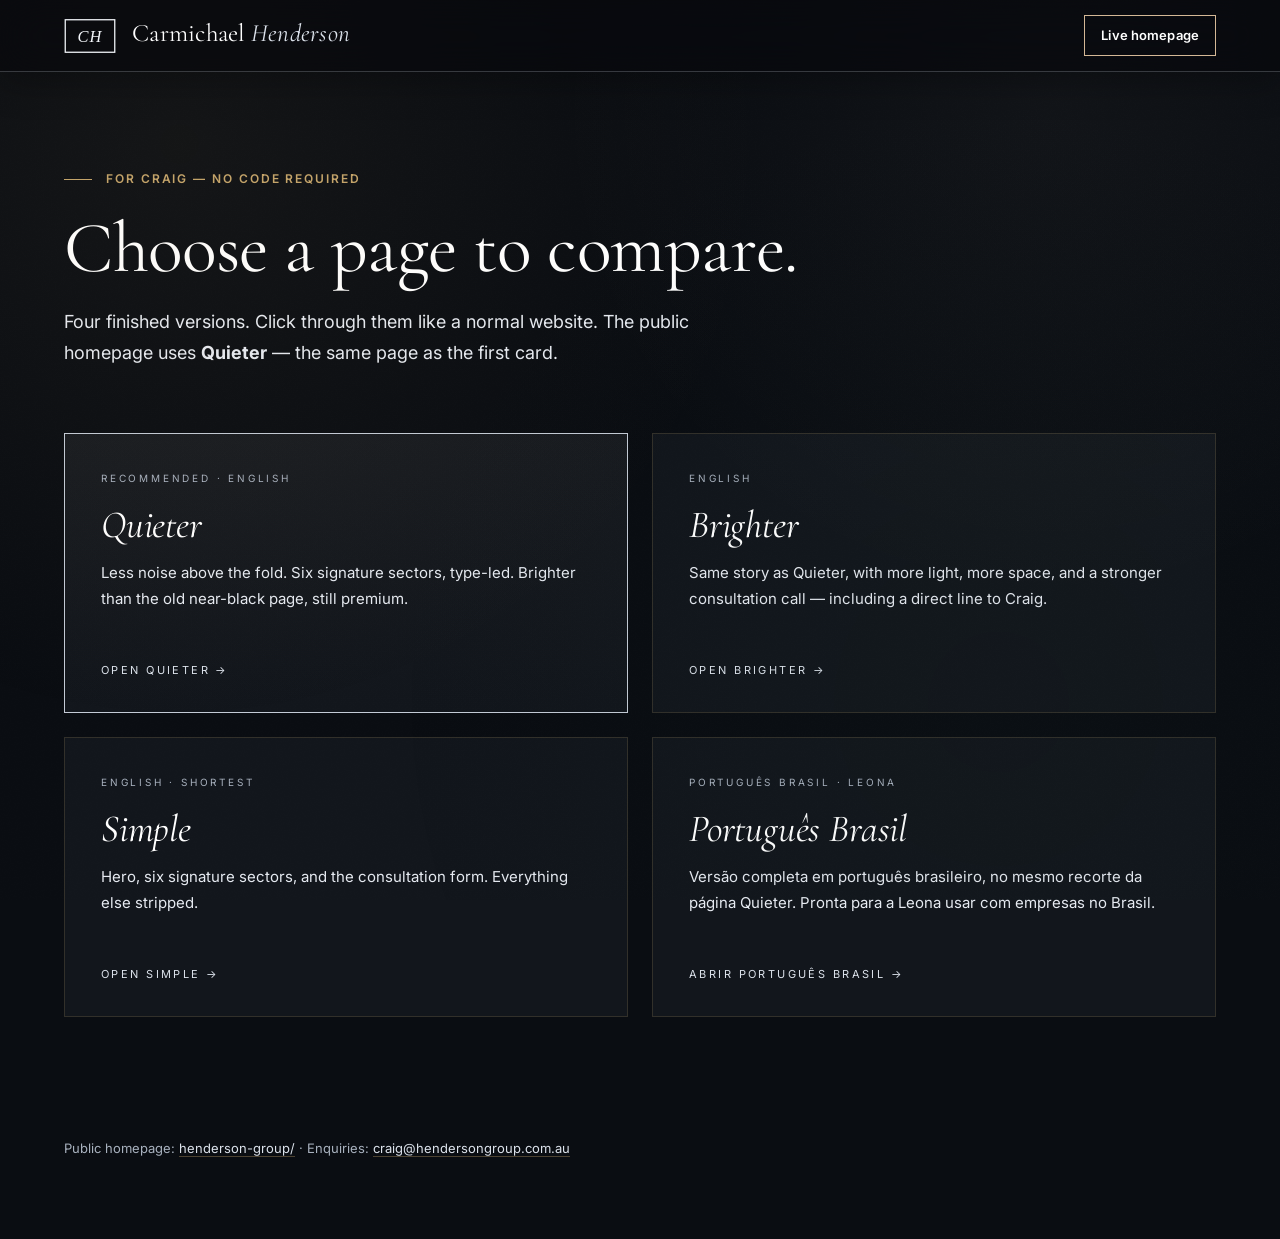
==== commit c04b6344: "Polish the live hero to the Imagine night-skyline still. Keep exclusive-lead-book copy, approach not" ====
--- a/variants/index.html
+++ b/variants/index.html
@@ -23,8 +23,8 @@
 <link rel="preconnect" href="https://fonts.googleapis.com">
 <link rel="preconnect" href="https://fonts.gstatic.com" crossorigin>
 <link rel="stylesheet" href="https://fonts.googleapis.com/css2?family=Cormorant+Garamond:ital,wght@0,400;0,500;0,600;1,400;1,500&family=Inter:wght@400;500;600&family=JetBrains+Mono:wght@400;500&display=swap">
-<link rel="stylesheet" href="../css/styles.css?v=ch-grok3">
-<link rel="stylesheet" href="../css/variants.css?v=ch-grok3">
+<link rel="stylesheet" href="../css/styles.css?v=ch-imagine1">
+<link rel="stylesheet" href="../css/variants.css?v=ch-imagine1">
 <script type="application/ld+json">
 {
   "@context": "https://schema.org",
--- a/css/styles.css
+++ b/css/styles.css
@@ -220,27 +220,24 @@
   display: flex;
   align-items: center;
   justify-content: space-between;
-  gap: 12px;
   transition: padding 0.3s ease, background 0.3s ease, border-color 0.3s ease, min-height 0.3s ease;
-  background: linear-gradient(180deg, rgba(7, 8, 11, 0.88) 0%, rgba(7, 8, 11, 0.72) 70%, rgba(7, 8, 11, 0.42) 100%);
-  backdrop-filter: blur(18px) saturate(150%);
-  -webkit-backdrop-filter: blur(18px) saturate(150%);
-  border-bottom: 1px solid rgba(196, 164, 106, 0.28);
+  background: transparent;
+  backdrop-filter: blur(0px);
+  border-bottom: 1px solid transparent;
 }
 .nav.scrolled {
   padding: 8px var(--pad-x);
   min-height: 72px;
-  background: rgba(7, 8, 11, 0.9);
+  background: rgba(7, 8, 11, 0.62);
   backdrop-filter: blur(22px) saturate(160%);
   -webkit-backdrop-filter: blur(22px) saturate(160%);
-  border-bottom-color: rgba(196, 164, 106, 0.32);
+  border-bottom-color: rgba(220, 226, 236, 0.22);
   box-shadow: 0 10px 36px rgba(0, 0, 0, 0.28);
 }
 .brand {
   display: flex;
   align-items: center;
   gap: 16px;
-  min-width: 0;
 }
 .brand-mark {
   width: 58px;
@@ -282,10 +279,10 @@
 }
 .nav-links a {
   font-size: 14px;
-  font-weight: 600;
+  font-weight: 500;
   letter-spacing: 0.01em;
   text-transform: none;
-  color: #ffffff;
+  color: var(--plat-100);
   transition: color 0.3s;
   position: relative;
 }
@@ -341,13 +338,15 @@
   position: relative;
   min-height: 100vh;
   display: flex;
-  align-items: flex-end;
-  padding: 0 var(--pad-x) clamp(80px, 12vh, 140px);
+  align-items: center;
+  padding: clamp(108px, 16vh, 140px) var(--pad-x) clamp(64px, 10vh, 120px);
   overflow: hidden;
+  background: #000;
 }
 .hero-bg {
   position: absolute; inset: 0;
   z-index: 0;
+  background: #000;
 }
 .hero-still,
 .hero-video {
@@ -359,37 +358,18 @@
 .hero-video {
   width: 100%; height: 100%;
   object-fit: cover;
-  object-position: 28% 42%;
-  transform: scale(1.06);
+  object-position: 78% 42%;
+  transform: scale(1.04);
   will-change: transform;
-  filter: grayscale(0.08) contrast(1.08) brightness(0.78) saturate(0.86);
+  filter: grayscale(0.68) contrast(1.16) brightness(1.06) saturate(0.22);
 }
 .hero-still-primary { z-index: 0; }
 .hero-still-alt {
-  z-index: 0;
-  opacity: 0;
-  animation: hero-still-crossfade 28s ease-in-out infinite;
-}
-.hero-still-alt img { object-position: 62% 40%; }
+  display: none;
+}
 .hero-video {
-  z-index: 1;
-  opacity: 0;
+  display: none;
   pointer-events: none;
-}
-.hero-video-alt { object-position: 62% 40%; }
-.hero-bg.has-video .hero-video-primary { opacity: 1; }
-.hero-bg.has-video .hero-video-alt {
-  animation: hero-still-crossfade 28s ease-in-out infinite;
-}
-.hero-bg.has-video .hero-still-primary,
-.hero-bg.has-video .hero-still-alt {
-  animation: none;
-  opacity: 0;
-}
-@keyframes hero-still-crossfade {
-  0%, 40% { opacity: 0; }
-  48%, 88% { opacity: 1; }
-  100% { opacity: 0; }
 }
 .hero-mesh,
 .hero-leaks {
@@ -400,45 +380,40 @@
 }
 .hero-mesh {
   background:
-    linear-gradient(180deg, rgba(10, 16, 28, 0.28) 0%, transparent 38%),
-    radial-gradient(ellipse 58% 48% at 16% 26%, rgba(196, 164, 106, 0.16), transparent 60%),
-    radial-gradient(ellipse 48% 40% at 78% 22%, rgba(40, 72, 110, 0.22), transparent 56%),
-    radial-gradient(ellipse 52% 42% at 64% 72%, rgba(20, 40, 70, 0.18), transparent 62%);
-  mix-blend-mode: screen;
-  opacity: 0.7;
-  animation: hero-mesh-drift 32s ease-in-out infinite alternate;
+    linear-gradient(90deg, rgba(0, 0, 0, 0.46) 0%, rgba(0, 0, 0, 0.14) 36%, transparent 58%),
+    linear-gradient(180deg, rgba(0, 0, 0, 0.16) 0%, transparent 30%, rgba(0, 0, 0, 0.18) 72%, rgba(0, 0, 0, 0.58) 100%);
+  mix-blend-mode: normal;
+  opacity: 1;
 }
 .hero-leaks {
   background:
-    linear-gradient(180deg, rgba(12, 18, 28, 0.22) 0%, transparent 36%),
-    radial-gradient(ellipse 36% 28% at 88% 12%, rgba(196, 164, 106, 0.12), transparent 70%),
-    radial-gradient(ellipse 28% 22% at 10% 64%, rgba(31, 61, 50, 0.14), transparent 68%);
+    radial-gradient(ellipse 26% 20% at 84% 40%, rgba(255, 255, 255, 0.045), transparent 72%);
   mix-blend-mode: screen;
-}
-@keyframes hero-mesh-drift {
-  from { transform: scale(1) translate3d(0, 0, 0); }
-  to { transform: scale(1.07) translate3d(-1.8%, 1.2%, 0); }
 }
 .hero-bg::after {
   content: "";
   position: absolute; inset: 0;
   z-index: 2;
   background:
-    linear-gradient(90deg, rgba(7,8,11,0.58) 0%, rgba(7,8,11,0.22) 32%, transparent 62%),
-    linear-gradient(180deg, rgba(10,13,18,0.18) 0%, transparent 34%, rgba(10,13,18,0.2) 68%, rgba(7,8,11,0.78) 100%);
+    linear-gradient(90deg, rgba(0, 0, 0, 0.22) 0%, transparent 48%),
+    linear-gradient(180deg, rgba(0, 0, 0, 0.1) 0%, transparent 38%, rgba(0, 0, 0, 0.48) 100%);
+}
+.hero-frame {
+  position: absolute;
+  inset: 18px;
+  z-index: 2;
+  border: 1px solid rgba(243, 246, 250, 0.22);
+  pointer-events: none;
 }
 .hero-content {
   position: relative;
   z-index: 3;
   max-width: 36rem;
-  padding: 36px 40px 32px 32px;
-  border: 1px solid var(--glass-border);
-  border-left: 2px solid var(--brass);
-  background: rgba(7, 8, 11, 0.52);
-  backdrop-filter: blur(22px) saturate(150%);
-  -webkit-backdrop-filter: blur(22px) saturate(150%);
-  box-shadow: var(--glass-shadow);
-  text-shadow: 0 1px 18px rgba(0, 0, 0, 0.7);
+  padding: 40px 44px 36px 36px;
+  border: 1px solid rgba(243, 246, 250, 0.28);
+  background: transparent;
+  box-shadow: none;
+  text-shadow: 0 2px 28px rgba(0, 0, 0, 0.88);
 }
 .hero-brand {
   font-family: var(--serif);
@@ -468,8 +443,9 @@
   line-height: 1.06;
 }
 .hero-headline .accent {
-  color: var(--accent);
+  color: #d4b896;
   font-style: italic;
+  font-weight: 400;
   white-space: nowrap;
 }
 .hero-desc {
@@ -503,14 +479,14 @@
 .hero-cta {
   display: inline-flex;
   align-items: center;
-  padding: 14px 26px;
-  border: 1px solid var(--paper);
+  padding: 13px 24px;
+  border: 1px solid #ffffff;
   color: var(--ink-000);
   font-size: 14px;
   font-weight: 600;
-  letter-spacing: 0.02em;
-  background: var(--paper);
-  box-shadow: 0 0 0 1px rgba(243, 246, 250, 0.18), 0 12px 32px rgba(0, 0, 0, 0.36);
+  letter-spacing: 0.01em;
+  background: #ffffff;
+  box-shadow: none;
   transition: color 0.35s ease, border-color 0.35s ease, background 0.35s ease;
 }
 .hero-cta:hover {
@@ -2580,37 +2556,31 @@
   }
   .nav-mobile-toggle {
     display: inline-flex;
-    align-items: center;
-    justify-content: center;
-    flex-shrink: 0;
     background: transparent;
-    border: 1px solid var(--plat-200);
-    color: #ffffff;
+    border: 1px solid var(--plat-400);
+    color: var(--paper);
     font-size: 12px;
-    font-weight: 600;
+    font-weight: 500;
     letter-spacing: 0.08em;
     text-transform: uppercase;
     padding: 10px 14px;
     font-family: var(--sans);
-    white-space: nowrap;
-  }
-  .nav-cta { display: inline-flex; flex-shrink: 0; }
+  }
+  .nav-cta { display: inline-flex; }
   .mobile-consult-bar {
-    display: none;
+    display: flex;
     align-items: center;
     justify-content: center;
     position: fixed;
-    left: 16px;
-    right: 16px;
-    bottom: calc(12px + env(safe-area-inset-bottom, 0px));
+    left: 0; right: 0; bottom: 0;
     z-index: 90;
-    min-height: 44px;
-    padding: 10px 16px;
+    min-height: calc(56px + env(safe-area-inset-bottom, 0px));
+    padding: 14px var(--pad-x) calc(14px + env(safe-area-inset-bottom, 0px));
     background: rgba(7, 8, 11, 0.94);
     backdrop-filter: blur(16px) saturate(140%);
-    border: 1px solid rgba(196, 164, 106, 0.36);
+    border-top: 1px solid var(--hair-strong);
     color: var(--paper);
-    font-size: 13px;
+    font-size: 14px;
     font-weight: 600;
     letter-spacing: 0.02em;
   }
@@ -2618,15 +2588,16 @@
   .mobile-consult-bar:focus-visible {
     color: var(--plat-100);
   }
-  body.consult-near .mobile-consult-bar {
-    display: flex;
+  body.has-mobile-consult {
+    padding-bottom: calc(56px + env(safe-area-inset-bottom, 0px));
   }
   body.consult-in-view .mobile-consult-bar,
   body.nav-open .mobile-consult-bar {
     display: none;
   }
-  body.consult-near:not(.consult-in-view):not(.nav-open) {
-    padding-bottom: calc(64px + env(safe-area-inset-bottom, 0px));
+  body.consult-in-view,
+  body.nav-open {
+    padding-bottom: 0;
   }
   .standard-lead,
   .section-head,
@@ -2696,53 +2667,30 @@
 }
 
 @media (max-width: 720px) {
-  .nav {
-    padding: 10px 14px;
-    min-height: 64px;
-    gap: 8px;
-  }
-  .nav.scrolled {
-    padding: 8px 14px;
-    min-height: 58px;
-  }
-  .nav-end {
-    gap: 6px;
-    margin-left: auto;
-  }
   .nav-cta {
-    padding: 8px 10px;
+    padding: 8px 12px;
     font-size: 12px;
   }
   .nav-cta .cta-long { display: none; }
   .nav-cta .cta-short { display: inline; }
-  .nav-mobile-toggle {
-    padding: 8px 10px;
-    letter-spacing: 0.04em;
-  }
-  .brand { gap: 8px; }
-  .brand-name {
-    font-size: clamp(15px, 4.1vw, 18px);
-    overflow: hidden;
-    text-overflow: ellipsis;
-  }
-  .nav.scrolled .brand-name { font-size: clamp(14px, 3.9vw, 17px); }
+  .brand-name { font-size: 20px; }
+  .nav.scrolled .brand-name { font-size: 19px; }
   .brand-mark,
   .brand-mark svg {
-    width: 40px;
-    height: 27px;
+    width: 48px;
+    height: 32px;
   }
   .nav.scrolled .brand-mark,
   .nav.scrolled .brand-mark svg {
-    width: 36px;
-    height: 24px;
+    width: 44px;
+    height: 29px;
   }
   .hero-content {
     max-width: 100%;
-    padding: 28px 18px 24px 16px;
-    background: rgba(3, 3, 4, 0.78);
-    backdrop-filter: blur(14px) saturate(140%);
-    -webkit-backdrop-filter: blur(14px) saturate(140%);
-  }
+    padding: 26px 18px 22px 16px;
+    background: rgba(0, 0, 0, 0.28);
+  }
+  .hero-frame { inset: 10px; }
   .hero-meta {
     color: #ffffff;
     text-shadow:
@@ -2753,15 +2701,13 @@
   .hero-desc { max-width: 38ch; }
   .hero-bg img,
   .hero-video {
-    object-position: 58% 48%;
-    filter: grayscale(0.06) contrast(1.06) brightness(0.72) saturate(0.86);
-  }
-  .hero-still-alt img,
-  .hero-video-alt { object-position: 80% 40%; }
+    object-position: 84% 40%;
+    filter: grayscale(0.62) contrast(1.14) brightness(1.08) saturate(0.24);
+  }
   .hero-bg::after {
     background:
-      linear-gradient(180deg, rgba(7,8,11,0.22) 0%, transparent 36%, rgba(7,8,11,0.28) 72%, rgba(7,8,11,0.82) 100%),
-      linear-gradient(90deg, rgba(3,3,4,0.16) 0%, transparent 58%);
+      linear-gradient(180deg, rgba(0,0,0,0.16) 0%, transparent 36%, rgba(0,0,0,0.22) 72%, rgba(0,0,0,0.62) 100%),
+      linear-gradient(90deg, rgba(0,0,0,0.22) 0%, transparent 58%);
   }
   .radio-tile, .pill, .nav-cta, .hero-cta, .mobile-consult-bar {
     min-height: 44px;
@@ -2843,14 +2789,6 @@
   .whisper-body { font-size: 15px; }
 }
 
-@media (max-width: 420px) {
-  .nav-cta { display: none; }
-  .nav-mobile-toggle {
-    min-width: 64px;
-    min-height: 40px;
-  }
-}
-
 @media (prefers-reduced-motion: reduce) {
   html { scroll-behavior: auto; }
   .reveal { opacity: 1; transform: none; transition: none; }
@@ -2951,7 +2889,6 @@
 }
 
 @supports not ((backdrop-filter: blur(1px)) or (-webkit-backdrop-filter: blur(1px))) {
-  .hero-content,
   .define-plate,
   .pillar,
   .whisper-inner,
@@ -3569,10 +3506,13 @@
   object-position: 52% 48%;
   filter: grayscale(0.15) contrast(1.1) saturate(0.85);
 }
-.nav-cta,
+.nav-cta {
+  border-color: var(--brass-soft);
+}
 .hero-cta {
-  border-color: var(--brass-soft);
+  border-color: #ffffff;
+  background: #ffffff;
 }
 .hero-headline .accent {
-  color: var(--brass-soft);
-}
+  color: #d4b896;
+}
--- a/css/variants.css
+++ b/css/variants.css
@@ -40,7 +40,7 @@
 }
 
 .theme-bright .hero-bg img {
-  filter: grayscale(0.08) contrast(1.24) brightness(0.84) saturate(0.68);
+  filter: grayscale(0.62) contrast(1.16) brightness(1.06) saturate(0.22);
 }
 
 .theme-bright .hero-bg::after {
@@ -57,7 +57,7 @@
 }
 
 .theme-bright .standard,
-.theme-bright .industries-archive,
+.theme-bright .verticals,
 .theme-bright .approach,
 .theme-bright .infra,
 .theme-bright .results {
@@ -98,7 +98,7 @@
 }
 
 .theme-simple .hero-bg img {
-  filter: grayscale(0.1) contrast(1.22) brightness(0.8) saturate(0.64);
+  filter: grayscale(0.62) contrast(1.16) brightness(1.06) saturate(0.22);
 }
 
 .theme-simple .section {
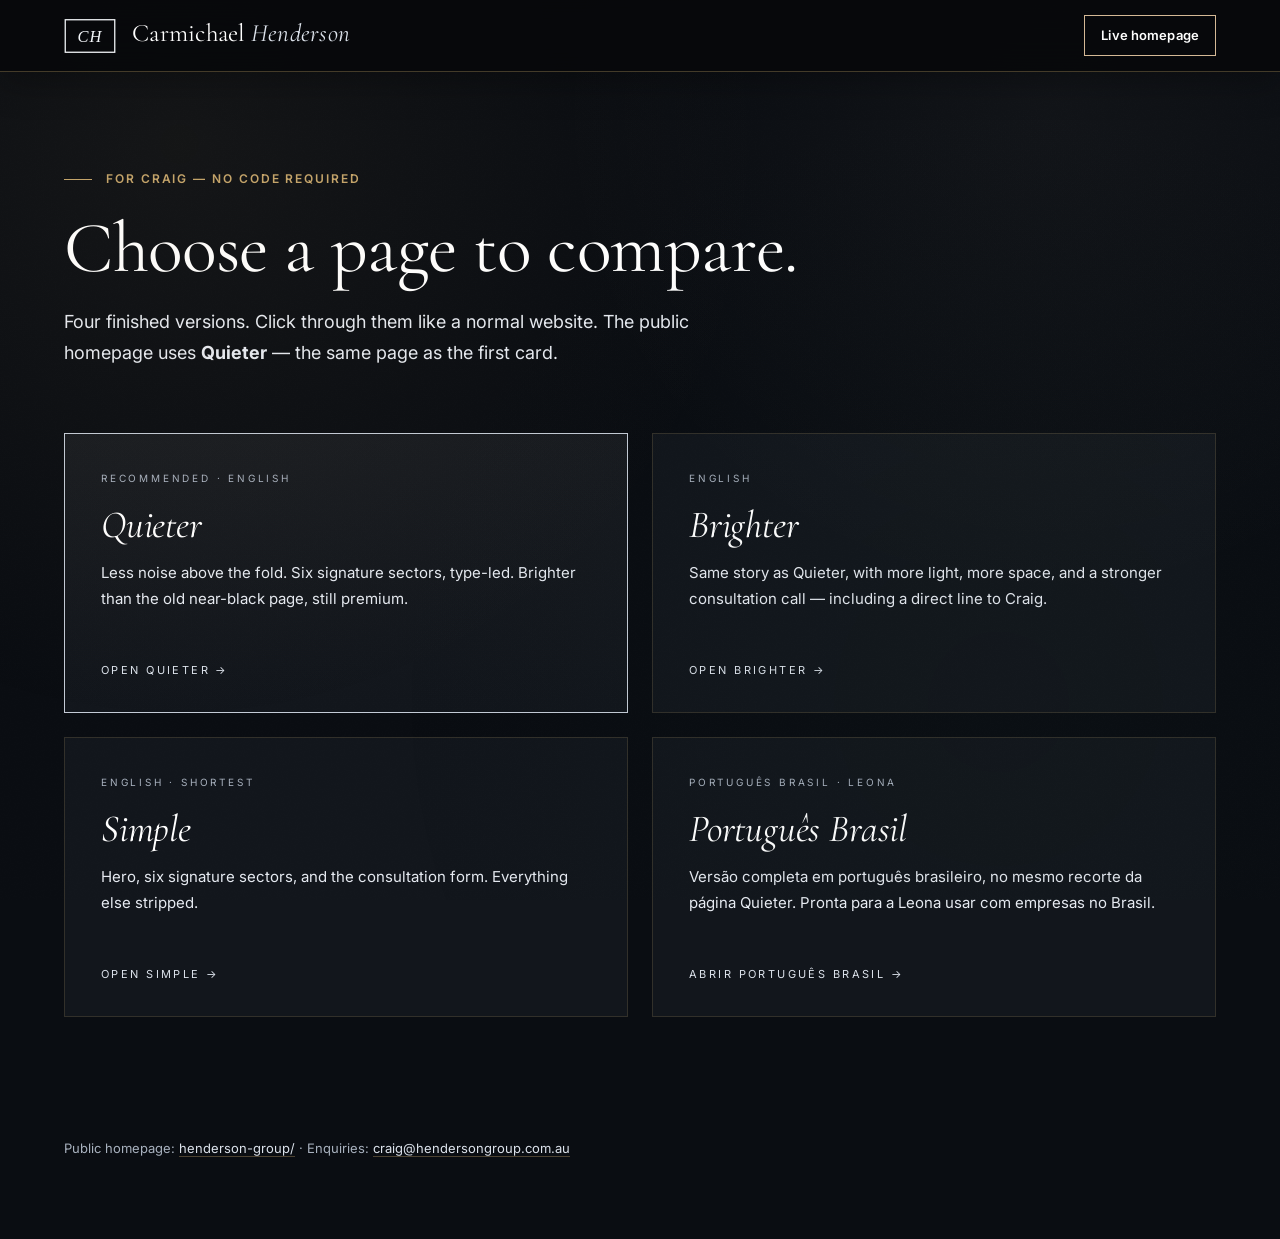
==== commit cb82bd8d: "Fix mobile header, hero crop, contrast, copy, and first-load weight Visitor-facing sparkle pass on t" ====
--- a/variants/index.html
+++ b/variants/index.html
@@ -23,8 +23,8 @@
 <link rel="preconnect" href="https://fonts.googleapis.com">
 <link rel="preconnect" href="https://fonts.gstatic.com" crossorigin>
 <link rel="stylesheet" href="https://fonts.googleapis.com/css2?family=Cormorant+Garamond:ital,wght@0,400;0,500;0,600;1,400;1,500&family=Inter:wght@400;500;600&family=JetBrains+Mono:wght@400;500&display=swap">
-<link rel="stylesheet" href="../css/styles.css?v=ch-imagine1">
-<link rel="stylesheet" href="../css/variants.css?v=ch-imagine1">
+<link rel="stylesheet" href="../css/styles.css?v=ch-grok3">
+<link rel="stylesheet" href="../css/variants.css?v=ch-grok3">
 <script type="application/ld+json">
 {
   "@context": "https://schema.org",
--- a/css/styles.css
+++ b/css/styles.css
@@ -220,24 +220,27 @@
   display: flex;
   align-items: center;
   justify-content: space-between;
+  gap: 12px;
   transition: padding 0.3s ease, background 0.3s ease, border-color 0.3s ease, min-height 0.3s ease;
-  background: transparent;
-  backdrop-filter: blur(0px);
-  border-bottom: 1px solid transparent;
+  background: linear-gradient(180deg, rgba(7, 8, 11, 0.88) 0%, rgba(7, 8, 11, 0.72) 70%, rgba(7, 8, 11, 0.42) 100%);
+  backdrop-filter: blur(18px) saturate(150%);
+  -webkit-backdrop-filter: blur(18px) saturate(150%);
+  border-bottom: 1px solid rgba(196, 164, 106, 0.28);
 }
 .nav.scrolled {
   padding: 8px var(--pad-x);
   min-height: 72px;
-  background: rgba(7, 8, 11, 0.62);
+  background: rgba(7, 8, 11, 0.9);
   backdrop-filter: blur(22px) saturate(160%);
   -webkit-backdrop-filter: blur(22px) saturate(160%);
-  border-bottom-color: rgba(220, 226, 236, 0.22);
+  border-bottom-color: rgba(196, 164, 106, 0.32);
   box-shadow: 0 10px 36px rgba(0, 0, 0, 0.28);
 }
 .brand {
   display: flex;
   align-items: center;
   gap: 16px;
+  min-width: 0;
 }
 .brand-mark {
   width: 58px;
@@ -279,10 +282,10 @@
 }
 .nav-links a {
   font-size: 14px;
-  font-weight: 500;
+  font-weight: 600;
   letter-spacing: 0.01em;
   text-transform: none;
-  color: var(--plat-100);
+  color: #ffffff;
   transition: color 0.3s;
   position: relative;
 }
@@ -1033,7 +1036,7 @@
 .approach-bg::after {
   content: "";
   position: absolute; inset: 0;
-  background: linear-gradient(180deg, rgba(10,11,14,0.82) 0%, rgba(10,11,14,0.58) 48%, rgba(10,11,14,0.88) 100%);
+  background: linear-gradient(180deg, rgba(10,11,14,0.42) 0%, rgba(10,11,14,0.22) 48%, rgba(10,11,14,0.5) 100%);
 }
 .approach .container { z-index: 2; }
 
@@ -1472,17 +1475,11 @@
 .leader-photo-frame img.leader-photo-square,
 .leader-photo-frame img.leader-photo-leona {
   object-position: center 16%;
-  filter: grayscale(0.18) contrast(1.1) brightness(0.78) saturate(0.7);
+  filter: grayscale(0.04) contrast(1.04) brightness(1.02) saturate(0.94);
 }
 .leader-photo-frame:has(.leader-photo-leona)::before,
 .leader-photo-frame:has(.leader-photo-square)::before {
-  content: "";
-  position: absolute;
-  inset: 0;
-  background: rgba(3, 3, 4, 0.18);
-  z-index: 1;
-  pointer-events: none;
-  mix-blend-mode: multiply;
+  content: none;
 }
 .leader-photo-frame::after {
   content: "";
@@ -2556,31 +2553,37 @@
   }
   .nav-mobile-toggle {
     display: inline-flex;
+    align-items: center;
+    justify-content: center;
+    flex-shrink: 0;
     background: transparent;
-    border: 1px solid var(--plat-400);
-    color: var(--paper);
+    border: 1px solid var(--plat-200);
+    color: #ffffff;
     font-size: 12px;
-    font-weight: 500;
+    font-weight: 600;
     letter-spacing: 0.08em;
     text-transform: uppercase;
     padding: 10px 14px;
     font-family: var(--sans);
-  }
-  .nav-cta { display: inline-flex; }
+    white-space: nowrap;
+  }
+  .nav-cta { display: inline-flex; flex-shrink: 0; }
   .mobile-consult-bar {
-    display: flex;
+    display: none;
     align-items: center;
     justify-content: center;
     position: fixed;
-    left: 0; right: 0; bottom: 0;
+    left: 16px;
+    right: 16px;
+    bottom: calc(12px + env(safe-area-inset-bottom, 0px));
     z-index: 90;
-    min-height: calc(56px + env(safe-area-inset-bottom, 0px));
-    padding: 14px var(--pad-x) calc(14px + env(safe-area-inset-bottom, 0px));
+    min-height: 44px;
+    padding: 10px 16px;
     background: rgba(7, 8, 11, 0.94);
     backdrop-filter: blur(16px) saturate(140%);
-    border-top: 1px solid var(--hair-strong);
+    border: 1px solid rgba(196, 164, 106, 0.36);
     color: var(--paper);
-    font-size: 14px;
+    font-size: 13px;
     font-weight: 600;
     letter-spacing: 0.02em;
   }
@@ -2588,16 +2591,15 @@
   .mobile-consult-bar:focus-visible {
     color: var(--plat-100);
   }
-  body.has-mobile-consult {
-    padding-bottom: calc(56px + env(safe-area-inset-bottom, 0px));
+  body.consult-near .mobile-consult-bar {
+    display: flex;
   }
   body.consult-in-view .mobile-consult-bar,
   body.nav-open .mobile-consult-bar {
     display: none;
   }
-  body.consult-in-view,
-  body.nav-open {
-    padding-bottom: 0;
+  body.consult-near:not(.consult-in-view):not(.nav-open) {
+    padding-bottom: calc(64px + env(safe-area-inset-bottom, 0px));
   }
   .standard-lead,
   .section-head,
@@ -2667,28 +2669,56 @@
 }
 
 @media (max-width: 720px) {
+  .nav {
+    padding: 10px 14px;
+    min-height: 64px;
+    gap: 8px;
+  }
+  .nav.scrolled {
+    padding: 8px 14px;
+    min-height: 58px;
+  }
+  .nav-end {
+    gap: 6px;
+    margin-left: auto;
+  }
   .nav-cta {
-    padding: 8px 12px;
+    padding: 8px 10px;
     font-size: 12px;
   }
   .nav-cta .cta-long { display: none; }
   .nav-cta .cta-short { display: inline; }
-  .brand-name { font-size: 20px; }
-  .nav.scrolled .brand-name { font-size: 19px; }
+  .nav-mobile-toggle {
+    padding: 8px 10px;
+    letter-spacing: 0.04em;
+  }
+  .brand { gap: 8px; }
+  .brand-name {
+    font-size: clamp(15px, 4.1vw, 18px);
+    overflow: hidden;
+    text-overflow: ellipsis;
+  }
+  .nav.scrolled .brand-name { font-size: clamp(14px, 3.9vw, 17px); }
   .brand-mark,
   .brand-mark svg {
-    width: 48px;
-    height: 32px;
+    width: 40px;
+    height: 27px;
   }
   .nav.scrolled .brand-mark,
   .nav.scrolled .brand-mark svg {
-    width: 44px;
-    height: 29px;
+    width: 36px;
+    height: 24px;
   }
   .hero-content {
     max-width: 100%;
-    padding: 26px 18px 22px 16px;
-    background: rgba(0, 0, 0, 0.28);
+    padding: 22px 16px 18px 14px;
+    background: rgba(7, 8, 11, 0.28);
+    backdrop-filter: blur(6px) saturate(120%);
+    -webkit-backdrop-filter: blur(6px) saturate(120%);
+  }
+  .hero-headline {
+    font-size: clamp(36px, 11vw, 48px);
+    margin-bottom: 18px;
   }
   .hero-frame { inset: 10px; }
   .hero-meta {
@@ -2701,13 +2731,13 @@
   .hero-desc { max-width: 38ch; }
   .hero-bg img,
   .hero-video {
-    object-position: 84% 40%;
-    filter: grayscale(0.62) contrast(1.14) brightness(1.08) saturate(0.24);
+    object-position: 88% 42%;
+    filter: grayscale(0.5) contrast(1.16) brightness(1.12) saturate(0.28);
   }
   .hero-bg::after {
     background:
-      linear-gradient(180deg, rgba(0,0,0,0.16) 0%, transparent 36%, rgba(0,0,0,0.22) 72%, rgba(0,0,0,0.62) 100%),
-      linear-gradient(90deg, rgba(0,0,0,0.22) 0%, transparent 58%);
+      linear-gradient(180deg, rgba(0,0,0,0.22) 0%, transparent 32%, rgba(0,0,0,0.12) 68%, rgba(0,0,0,0.48) 100%),
+      linear-gradient(90deg, rgba(0,0,0,0.08) 0%, transparent 58%);
   }
   .radio-tile, .pill, .nav-cta, .hero-cta, .mobile-consult-bar {
     min-height: 44px;
@@ -2789,6 +2819,14 @@
   .whisper-body { font-size: 15px; }
 }
 
+@media (max-width: 420px) {
+  .nav-cta { display: none; }
+  .nav-mobile-toggle {
+    min-width: 64px;
+    min-height: 40px;
+  }
+}
+
 @media (prefers-reduced-motion: reduce) {
   html { scroll-behavior: auto; }
   .reveal { opacity: 1; transform: none; transition: none; }
@@ -2921,7 +2959,7 @@
   .atmosphere-nyc .atmosphere-screen::after {
     background: linear-gradient(180deg, rgba(7, 8, 11, 0.86) 0%, rgba(7, 8, 11, 0.74) 48%, rgba(7, 8, 11, 0.92) 100%);
   }
-  .hero-mesh { opacity: 0.55; }
+  .hero-mesh { opacity: 0.32; }
   .define-plate,
   .pillar,
   .whisper-inner,
@@ -3407,26 +3445,26 @@
   width: 100%;
   height: 100%;
   object-fit: cover;
-  filter: grayscale(0.12) contrast(1.06) brightness(0.55) saturate(0.78);
+  filter: grayscale(0.08) contrast(1.06) brightness(0.78) saturate(0.86);
 }
 .atmosphere-photo::after {
   content: "";
   position: absolute;
   inset: 0;
-  background: linear-gradient(180deg, rgba(10,13,18,0.72) 0%, rgba(10,13,18,0.58) 46%, rgba(10,13,18,0.86) 100%);
+  background: linear-gradient(180deg, rgba(10,13,18,0.46) 0%, rgba(10,13,18,0.28) 46%, rgba(10,13,18,0.58) 100%);
 }
 
 .atmosphere-courtyard .atmosphere-photo img {
   object-position: 50% 28%;
-  filter: grayscale(0.05) contrast(1.08) brightness(0.62) saturate(0.9);
+  filter: grayscale(0.02) contrast(1.06) brightness(0.92) saturate(0.95);
 }
 .atmosphere-courtyard .atmosphere-screen::before {
   background:
-    radial-gradient(ellipse 60% 40% at 80% 12%, rgba(196, 164, 106, 0.18), transparent 58%),
-    radial-gradient(ellipse 50% 36% at 18% 88%, rgba(31, 61, 50, 0.22), transparent 56%);
+    radial-gradient(ellipse 60% 40% at 80% 12%, rgba(196, 164, 106, 0.14), transparent 58%),
+    radial-gradient(ellipse 50% 36% at 18% 88%, rgba(31, 61, 50, 0.14), transparent 56%);
 }
 .atmosphere-courtyard .atmosphere-screen::after {
-  background: linear-gradient(180deg, rgba(10,13,18,0.42) 0%, rgba(10,13,18,0.28) 48%, rgba(10,13,18,0.7) 100%);
+  background: linear-gradient(180deg, rgba(10,13,18,0.22) 0%, rgba(10,13,18,0.12) 48%, rgba(10,13,18,0.4) 100%);
 }
 
 .atmosphere-lobby .atmosphere-photo img {
@@ -3436,7 +3474,7 @@
 .atmosphere-plaza .approach-bg img,
 .approach-bg img {
   object-position: 50% 28%;
-  filter: grayscale(0.08) contrast(1.08) brightness(0.48) saturate(0.72);
+  filter: grayscale(0.04) contrast(1.06) brightness(0.78) saturate(0.82);
 }
 .atmosphere-villa .atmosphere-photo img {
   object-position: 58% 42%;
@@ -3455,13 +3493,13 @@
   opacity: 0.45;
 }
 .band-light.approach .approach-bg {
-  opacity: 0.22;
+  opacity: 0.42;
 }
 .band-light.approach .approach-bg img {
-  filter: grayscale(0.15) contrast(1.08) brightness(0.7) saturate(0.55);
+  filter: grayscale(0.06) contrast(1.06) brightness(1.02) saturate(0.7);
 }
 .band-light.approach .approach-bg::after {
-  background: linear-gradient(180deg, rgba(243,238,228,0.82) 0%, rgba(243,238,228,0.7) 48%, rgba(243,238,228,0.9) 100%);
+  background: linear-gradient(180deg, rgba(243,238,228,0.58) 0%, rgba(243,238,228,0.42) 48%, rgba(243,238,228,0.68) 100%);
 }
 
 .define-plate,
